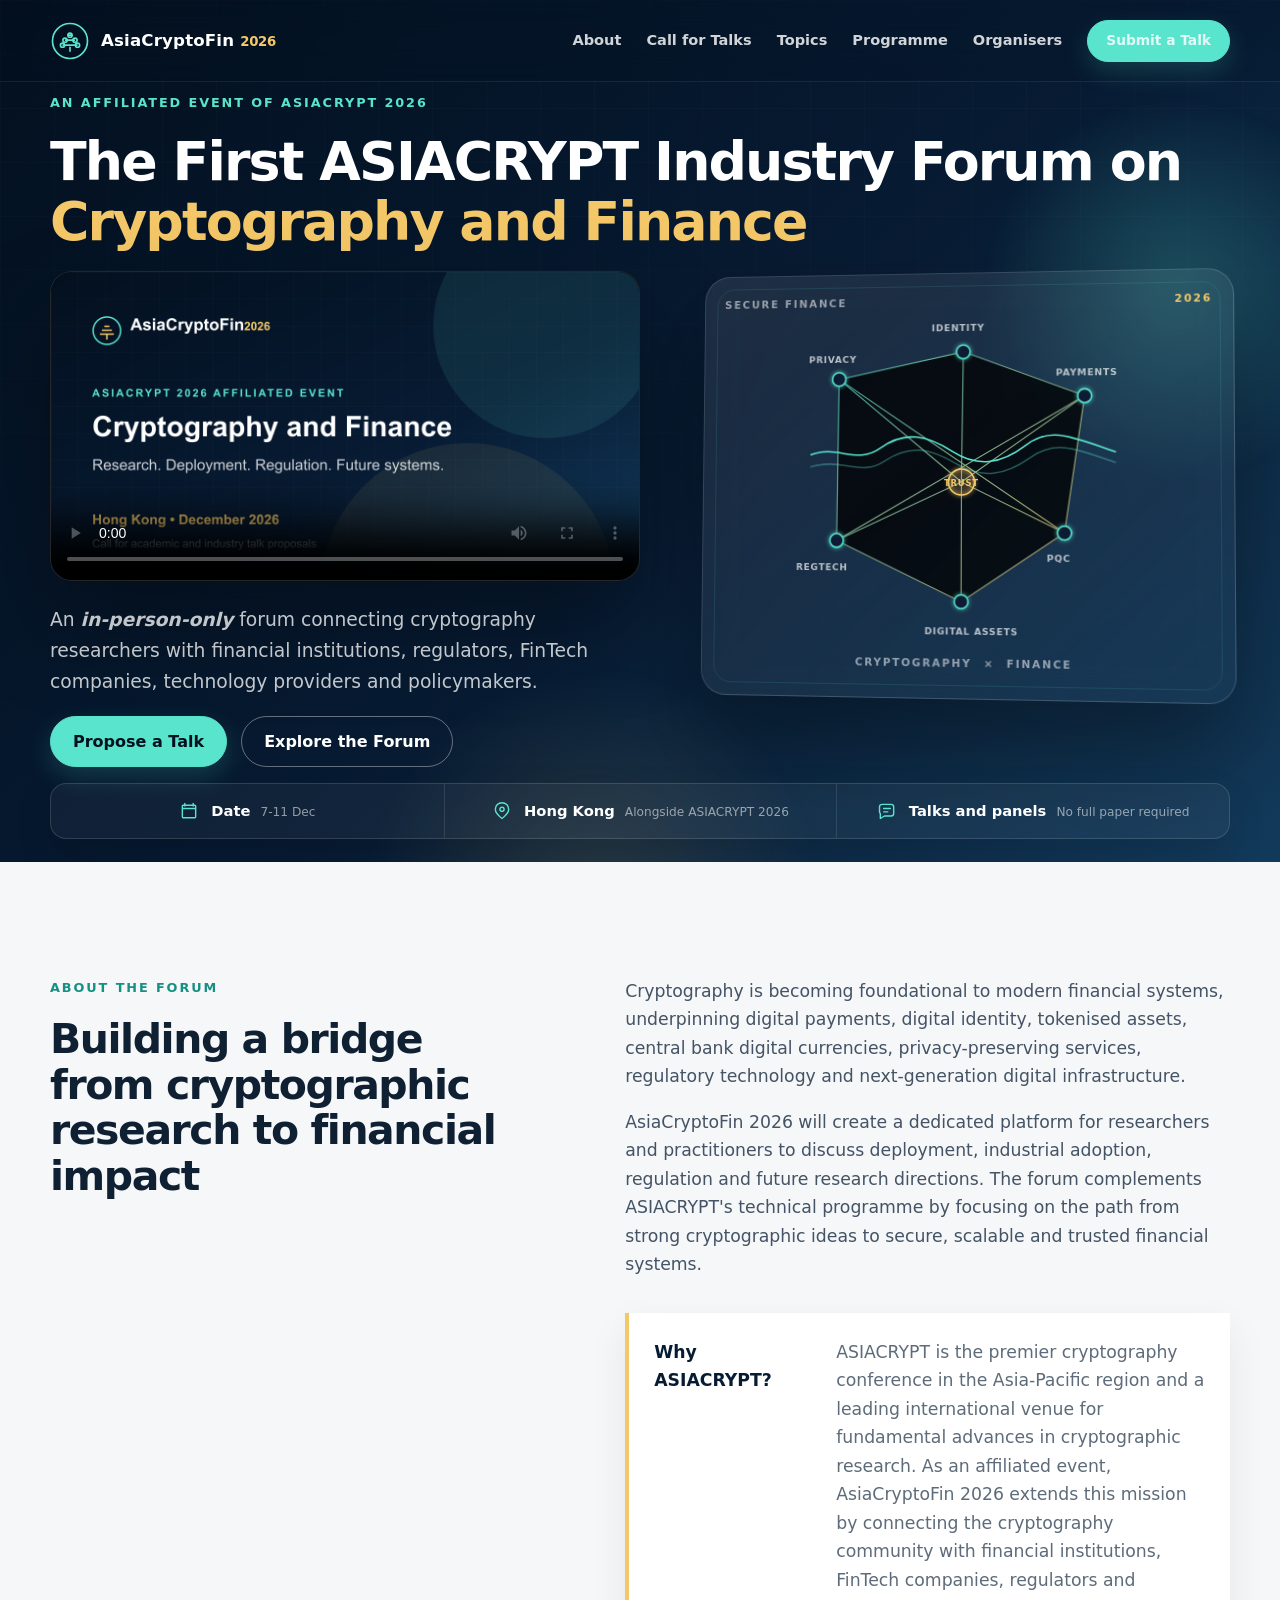
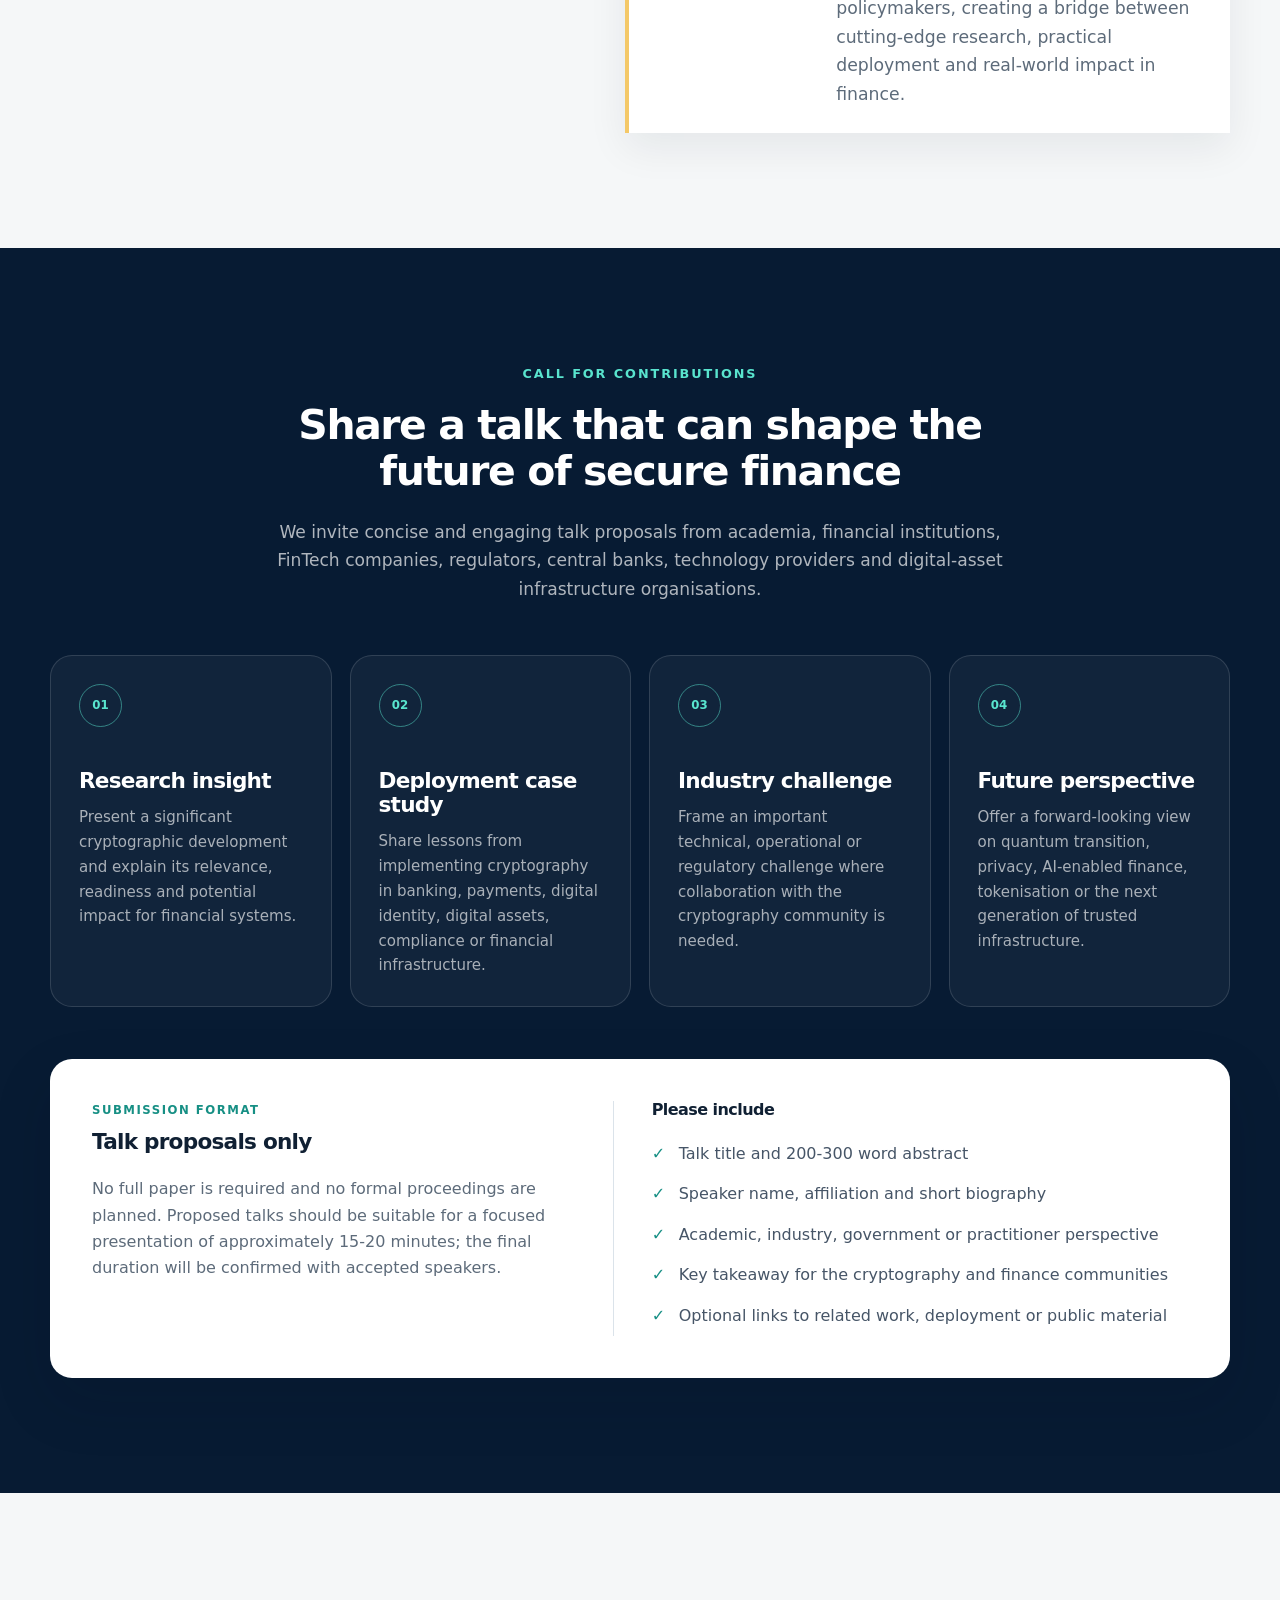
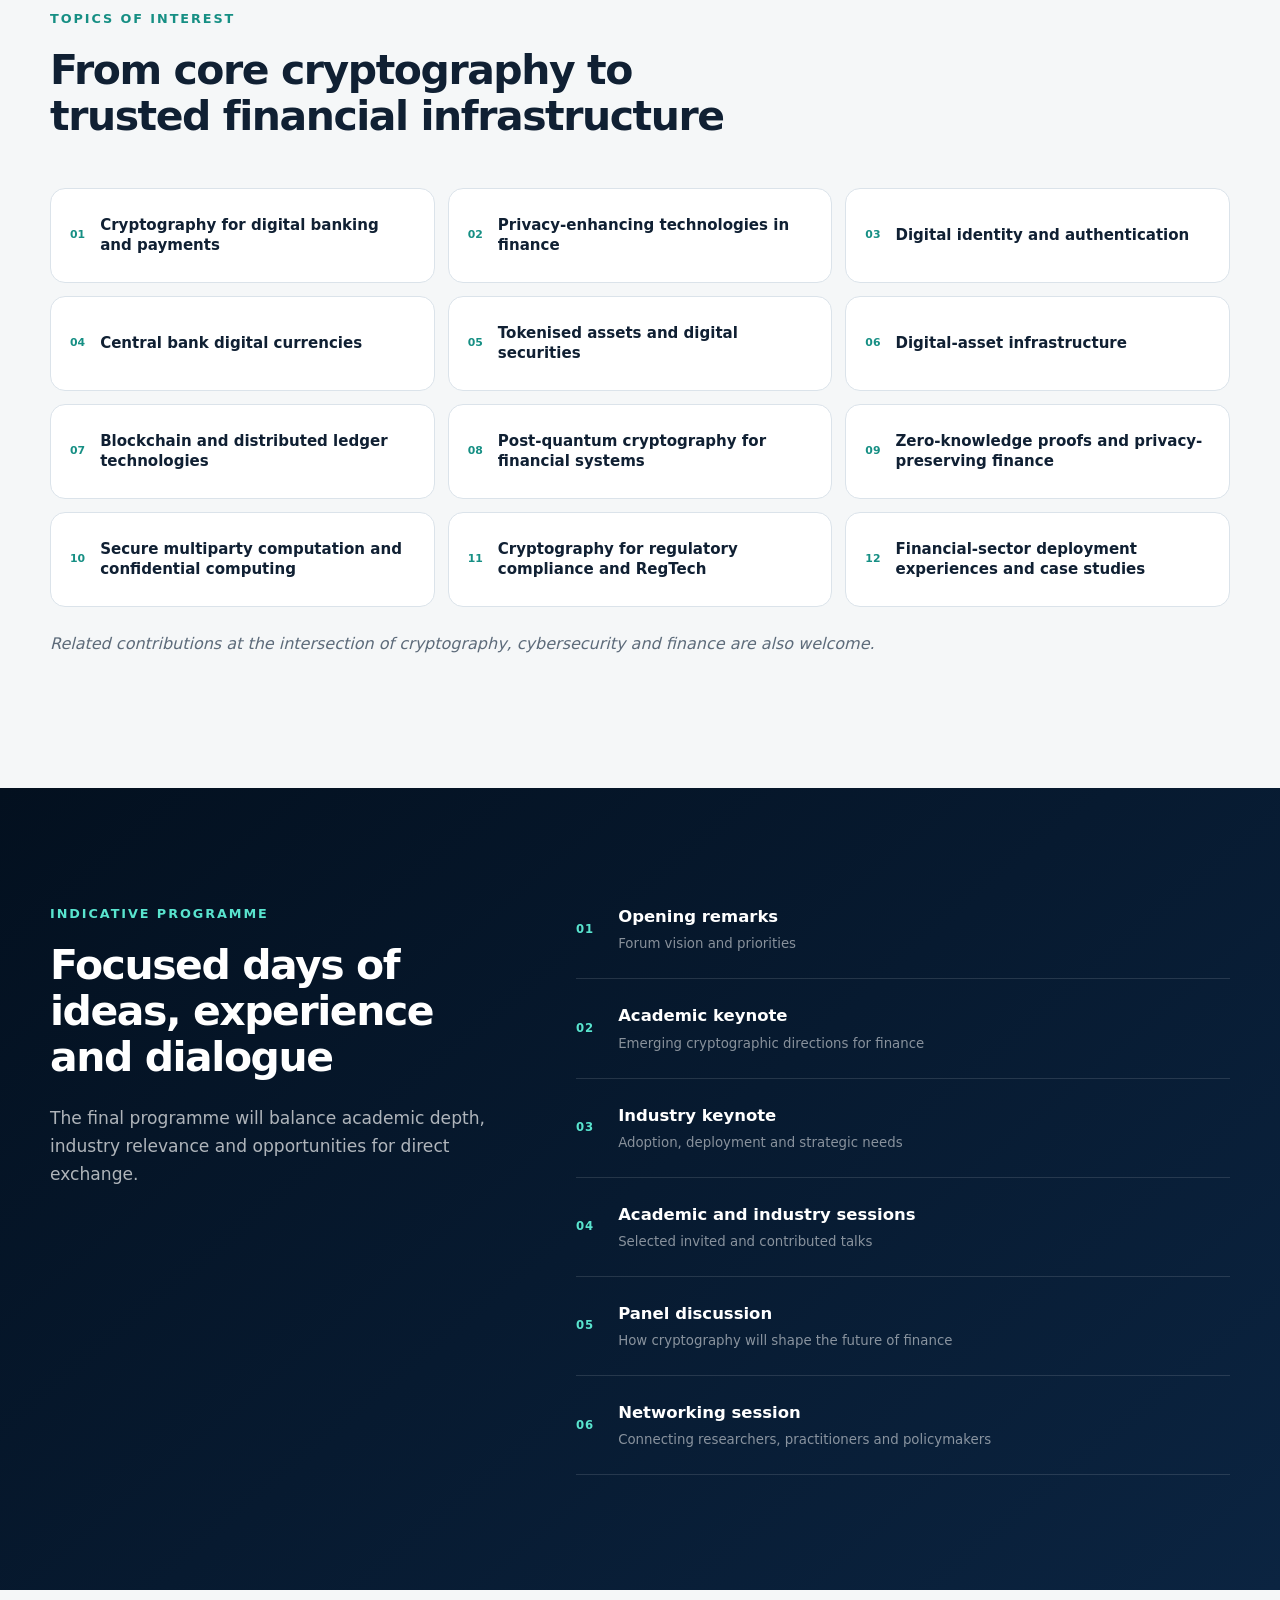
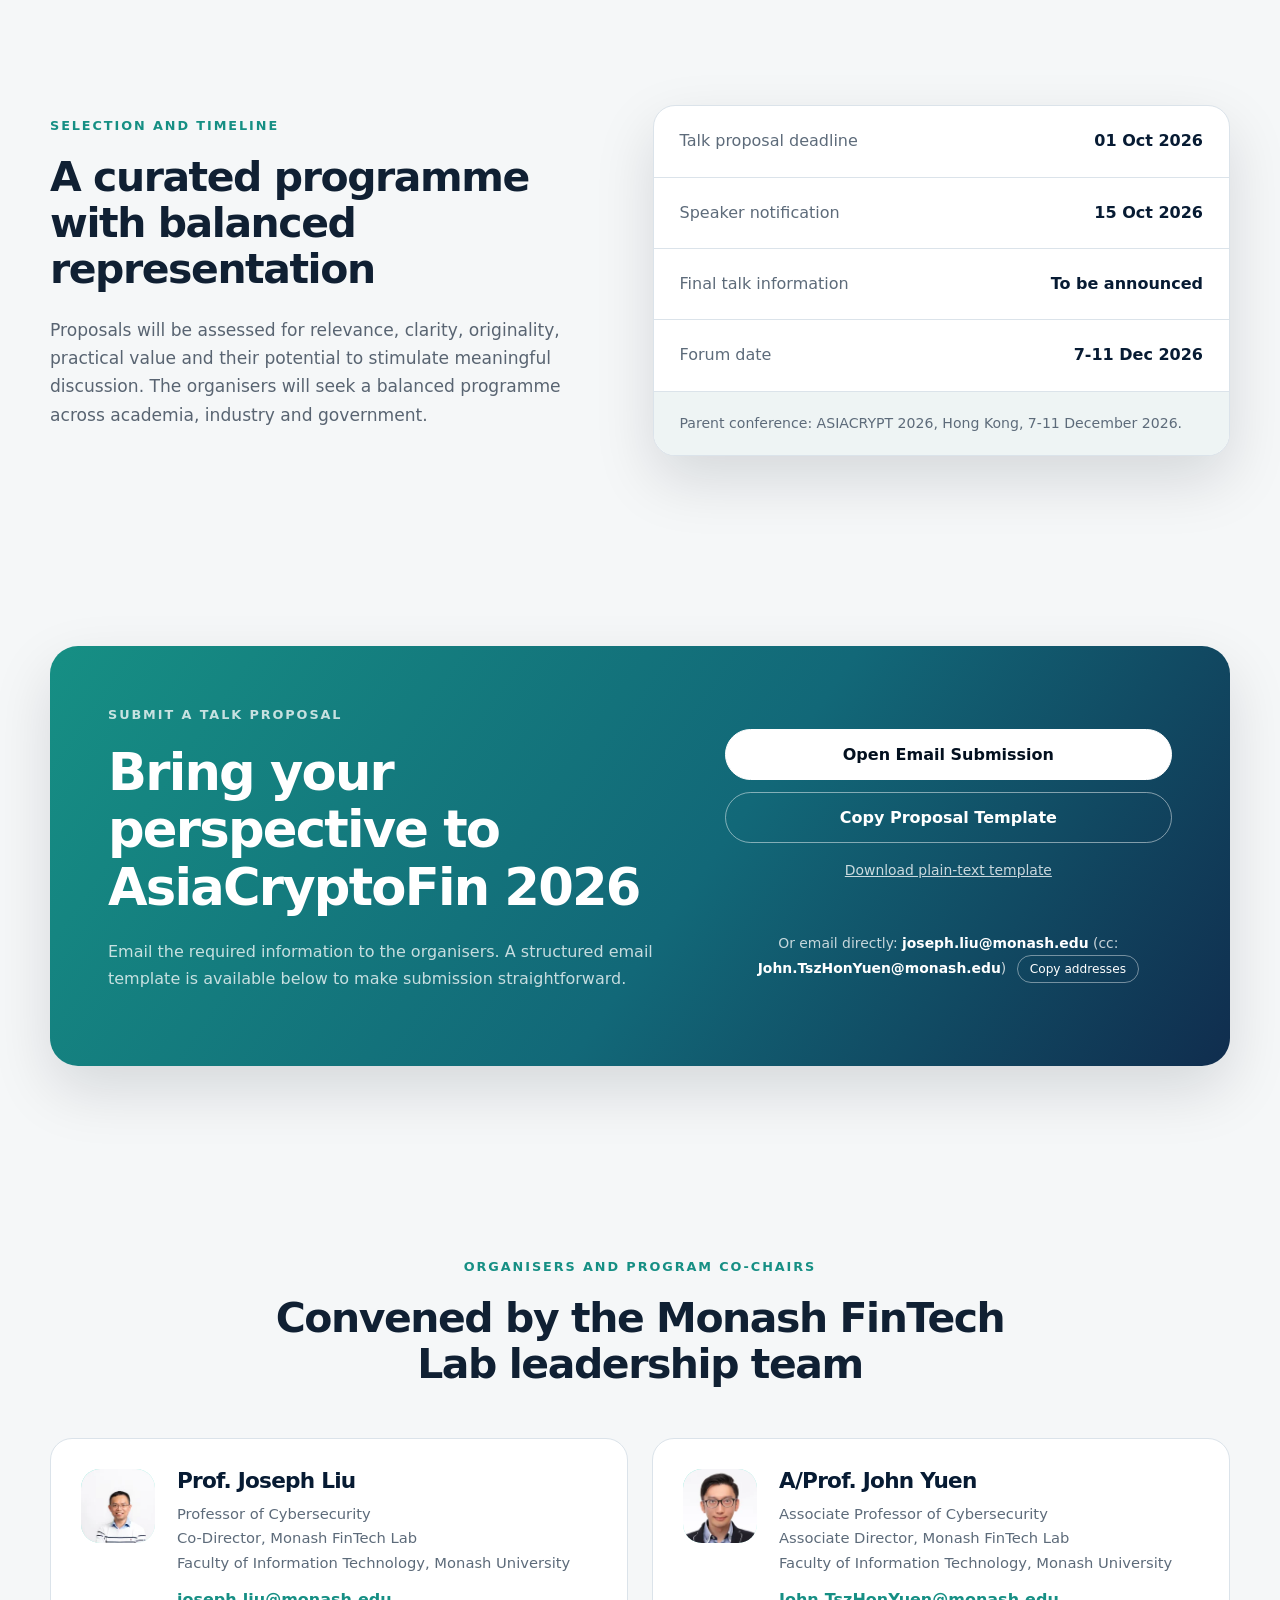
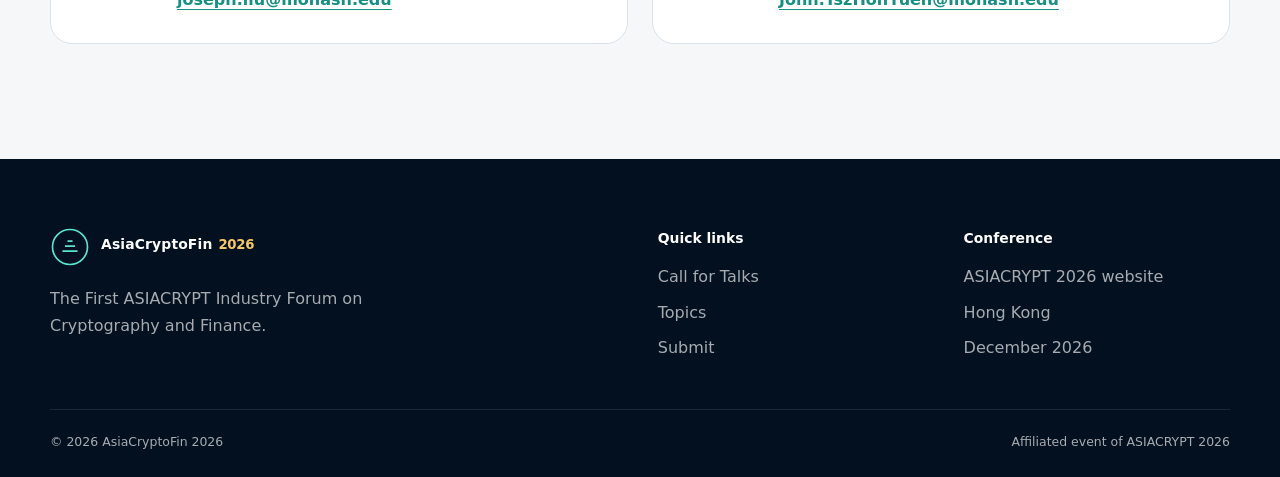
==== index.html @ 9b98428a "update Program" ====
<!doctype html>
<html lang="en">
<head>
  <meta charset="utf-8">
  <meta name="viewport" content="width=device-width, initial-scale=1">
  <meta name="description" content="AsiaCryptoFin 2026 - The First ASIACRYPT Industry Forum on Cryptography and Finance. Call for talk contributions from academia, industry, government and the financial sector.">
  <meta name="theme-color" content="#071b33">
  <meta name="robots" content="index, follow">
  <link rel="canonical" href="https://asiacryptofin.github.io/">
  <meta property="og:site_name" content="AsiaCryptoFin 2026">
  <meta property="og:title" content="AsiaCryptoFin 2026">
  <meta property="og:description" content="The First ASIACRYPT Industry Forum on Cryptography and Finance - Hong Kong, December 2026.">
  <meta property="og:type" content="website">
  <meta property="og:url" content="https://asiacryptofin.github.io/">
  <meta property="og:locale" content="en_US">
  <meta property="og:image" content="https://asiacryptofin.github.io/assets/social-card.png">
  <meta property="og:image:type" content="image/png">
  <meta property="og:image:width" content="1200">
  <meta property="og:image:height" content="630">
  <meta property="og:image:alt" content="AsiaCryptoFin 2026 - ASIACRYPT Industry Forum on Cryptography and Finance, Hong Kong, December 2026">
  <meta name="twitter:card" content="summary_large_image">
  <meta name="twitter:title" content="AsiaCryptoFin 2026">
  <meta name="twitter:description" content="The First ASIACRYPT Industry Forum on Cryptography and Finance - Hong Kong, December 2026.">
  <meta name="twitter:image" content="https://asiacryptofin.github.io/assets/social-card.png">
  <title>AsiaCryptoFin 2026 | ASIACRYPT Industry Forum on Cryptography and Finance</title>
  <link rel="icon" href="assets/favicon.svg" type="image/svg+xml">
  <script>document.documentElement.classList.add('js');</script>
  <link rel="stylesheet" href="assets/styles.css">
  <script defer src="assets/script.js"></script>
  <script type="application/ld+json">
  {
    "@context": "https://schema.org",
    "@type": "Event",
    "name": "The First ASIACRYPT Industry Forum on Cryptography and Finance (AsiaCryptoFin 2026)",
    "description": "A one-day ASIACRYPT 2026 affiliated forum connecting cryptography researchers with financial institutions, regulators, FinTech companies, technology providers and policymakers. Call for talk proposals from academia, industry and government.",
    "startDate": "2026-12-07",
    "endDate": "2026-12-07",
    "eventStatus": "https://schema.org/EventScheduled",
    "eventAttendanceMode": "https://schema.org/OfflineEventAttendanceMode",
    "url": "https://asiacryptofin.github.io/",
    "image": "https://asiacryptofin.github.io/assets/social-card.png",
    "location": {
      "@type": "Place",
      "name": "Hong Kong",
      "address": {
        "@type": "PostalAddress",
        "addressLocality": "Hong Kong",
        "addressCountry": "HK"
      }
    },
    "organizer": [
      {
        "@type": "Person",
        "name": "Prof. Joseph Liu",
        "url": "https://asiacryptofin.github.io/#organisers",
        "email": "joseph.liu@monash.edu",
        "affiliation": {
          "@type": "Organization",
          "name": "Monash FinTech Lab, Monash University"
        }
      },
      {
        "@type": "Person",
        "name": "A/Prof. John Yuen",
        "url": "https://asiacryptofin.github.io/#organisers",
        "email": "John.TszHonYuen@monash.edu",
        "affiliation": {
          "@type": "Organization",
          "name": "Monash FinTech Lab, Monash University"
        }
      }
    ],
    "superEvent": {
      "@type": "Event",
      "name": "ASIACRYPT 2026",
      "description": "The premier cryptography conference in the Asia-Pacific region and a leading international venue for advances in cryptographic research, organized by the International Association for Cryptologic Research (IACR).",
      "startDate": "2026-12-07",
      "endDate": "2026-12-11",
      "eventStatus": "https://schema.org/EventScheduled",
      "eventAttendanceMode": "https://schema.org/OfflineEventAttendanceMode",
      "url": "https://asiacrypt.iacr.org/2026/",
      "organizer": {
        "@type": "Organization",
        "name": "International Association for Cryptologic Research (IACR)",
        "url": "https://iacr.org/"
      },
      "location": {
        "@type": "Place",
        "name": "Hong Kong",
        "address": {
          "@type": "PostalAddress",
          "addressLocality": "Hong Kong",
          "addressCountry": "HK"
        }
      }
    }
  }
  </script>
</head>
<body>
  <a class="skip-link" href="#main">Skip to main content</a>

  <header class="site-header" data-header>
    <div class="container header-inner">
      <a class="brand" href="#top" aria-label="AsiaCryptoFin 2026 home">
        <svg class="brand-mark" viewBox="0 0 48 48" aria-hidden="true">
          <circle cx="24" cy="24" r="21"></circle>
          <path d="M15 29h18M18 23h12M21 17h6"></path>
          <circle cx="15" cy="29" r="2.5"></circle>
          <circle cx="33" cy="29" r="2.5"></circle>
          <circle cx="18" cy="23" r="2.5"></circle>
          <circle cx="30" cy="23" r="2.5"></circle>
          <circle cx="24" cy="17" r="2.5"></circle>
          <path d="M24 31v6"></path>
        </svg>
        <span>
          <strong>AsiaCryptoFin</strong>
          <small>2026</small>
        </span>
      </a>

      <button class="nav-toggle" type="button" aria-expanded="false" aria-controls="primary-nav" data-nav-toggle>
        <span class="sr-only">Toggle navigation</span>
        <span></span><span></span><span></span>
      </button>

      <nav id="primary-nav" class="primary-nav" aria-label="Primary navigation" data-nav>
        <a href="#about">About</a>
        <a href="#call">Call for Talks</a>
        <a href="#topics">Topics</a>
        <a href="#programme">Programme</a>
        <a href="#organisers">Organisers</a>
        <a class="button button-small" href="#submit">Submit a Talk</a>
      </nav>
    </div>
  </header>

  <main id="main">
    <section class="hero" id="top">
      <div class="hero-grid" aria-hidden="true"></div>
      <div class="hero-orb hero-orb-one" aria-hidden="true"></div>
      <div class="hero-orb hero-orb-two" aria-hidden="true"></div>
      <div class="container hero-inner">
        <div class="hero-copy reveal">
          <p class="eyebrow">An affiliated event of ASIACRYPT 2026</p>
          <h1>The First ASIACRYPT Industry Forum on <span>Cryptography and Finance</span></h1>
        </div>

        <div class="hero-columns">
          <div class="hero-main">
            <div class="hero-video reveal">
              <video controls playsinline preload="metadata" poster="assets/social-card.png" aria-label="AsiaCryptoFin 2026 - Where Cryptography Meets the Future of Finance">
                <source src="assets/asiacryptofin-2026-promo.mp4" type="video/mp4">
                Your browser does not support HTML video. You can <a href="assets/asiacryptofin-2026-promo.mp4" download>download the video</a> instead.
              </video>
            </div>
            <div class="hero-copy reveal">
              <p class="hero-lead">An <strong><em>in-person-only</em></strong> forum connecting cryptography researchers with financial institutions, regulators, FinTech companies, technology providers and policymakers.</p>
            </div>
          </div>

          <div class="hero-visual reveal" aria-label="Abstract visual representing cryptography and finance">
            <div class="visual-card">
              <div class="visual-topline">
                <span>SECURE FINANCE</span>
                <span class="live-dot">2026</span>
              </div>
              <svg viewBox="0 0 520 450" role="img" aria-label="Network linking cryptography, finance, privacy and digital assets">
                <defs>
                  <linearGradient id="lineGradient" x1="0" y1="0" x2="1" y2="1">
                    <stop offset="0" stop-color="#59e4ce"></stop>
                    <stop offset="1" stop-color="#f4c868"></stop>
                  </linearGradient>
                  <filter id="glow">
                    <feGaussianBlur stdDeviation="3" result="blur"></feGaussianBlur>
                    <feMerge><feMergeNode in="blur"></feMergeNode><feMergeNode in="SourceGraphic"></feMergeNode></feMerge>
                  </filter>
                </defs>
                <g class="network-lines" stroke="url(#lineGradient)" stroke-width="1.4" opacity=".75">
                  <path d="M95 90L260 55L418 114L392 292L258 382L93 303Z"></path>
                  <path d="M95 90L258 226L418 114M93 303L258 226L392 292M260 55L258 226L258 382"></path>
                  <path d="M95 90L392 292M418 114L93 303"></path>
                </g>
                <g class="network-nodes" filter="url(#glow)">
                  <circle cx="95" cy="90" r="9"></circle><circle cx="260" cy="55" r="9"></circle>
                  <circle cx="418" cy="114" r="9"></circle><circle cx="392" cy="292" r="9"></circle>
                  <circle cx="258" cy="382" r="9"></circle><circle cx="93" cy="303" r="9"></circle>
                  <circle class="core-node" cx="258" cy="226" r="17"></circle>
                </g>
                <g class="node-labels">
                  <text x="54" y="68">PRIVACY</text>
                  <text x="218" y="28">IDENTITY</text>
                  <text x="381" y="87">PAYMENTS</text>
                  <text x="369" y="329">PQC</text>
                  <text x="210" y="425">DIGITAL ASSETS</text>
                  <text x="39" y="342">REGTECH</text>
                  <text class="core-label" x="258" y="231" text-anchor="middle">TRUST</text>
                </g>
                <g class="finance-wave" fill="none" stroke="#59e4ce" stroke-width="2">
                  <path d="M57 190C95 176 118 204 151 181S213 165 246 186 309 203 342 178 402 168 458 187"></path>
                  <path d="M57 206C101 193 124 220 157 198S217 182 251 202 314 218 348 194 409 184 458 201" opacity=".35"></path>
                </g>
              </svg>
              <div class="visual-footer"><span>CRYPTOGRAPHY</span><span>×</span><span>FINANCE</span></div>
            </div>
          </div>
        </div>

        <div class="hero-actions reveal">
          <a class="button" href="#submit">Propose a Talk</a>
          <a class="button button-ghost" href="#about">Explore the Forum</a>
        </div>
        <div class="hero-meta reveal" aria-label="Event summary">
          <div>
            <svg class="meta-icon" viewBox="0 0 24 24" aria-hidden="true" focusable="false">
              <path d="M7 3v3M17 3v3M4 9h16M5 5h14a1 1 0 0 1 1 1v13a1 1 0 0 1-1 1H5a1 1 0 0 1-1-1V6a1 1 0 0 1 1-1Z"></path>
            </svg>
            <span class="meta-copy"><strong>Date</strong><small>7-11 Dec</small></span>
          </div>
          <div>
            <svg class="meta-icon" viewBox="0 0 24 24" aria-hidden="true" focusable="false">
              <path d="M20 10c0 5-8 11-8 11S4 15 4 10a8 8 0 1 1 16 0Z"></path>
              <circle cx="12" cy="10" r="2.5"></circle>
            </svg>
            <span class="meta-copy"><strong>Hong Kong</strong><small>Alongside ASIACRYPT 2026</small></span>
          </div>
          <div>
            <svg class="meta-icon" viewBox="0 0 24 24" aria-hidden="true" focusable="false">
              <path d="M20 15a3 3 0 0 1-3 3H9l-5 3v-6a3 3 0 0 1-1-2.2V7a3 3 0 0 1 3-3h11a3 3 0 0 1 3 3Z"></path>
              <path d="M8 9h8M8 13h5"></path>
            </svg>
            <span class="meta-copy"><strong>Talks and panels</strong><small>No full paper required</small></span>
          </div>
        </div>
      </div>
    </section>

    <section class="section section-light" id="about">
      <div class="container split-layout">
        <div class="section-heading reveal">
          <p class="eyebrow eyebrow-dark">About the forum</p>
          <h2>Building a bridge from cryptographic research to financial impact</h2>
        </div>
        <div class="prose reveal">
          <p>Cryptography is becoming foundational to modern financial systems, underpinning digital payments, digital identity, tokenised assets, central bank digital currencies, privacy-preserving services, regulatory technology and next-generation digital infrastructure.</p>
          <p>AsiaCryptoFin 2026 will create a dedicated platform for researchers and practitioners to discuss deployment, industrial adoption, regulation and future research directions. The forum complements ASIACRYPT's technical programme by focusing on the path from strong cryptographic ideas to secure, scalable and trusted financial systems.</p>
          <div class="highlight-box">
            <strong>Why ASIACRYPT?</strong>
            <span>ASIACRYPT is the premier cryptography conference in the Asia-Pacific region and a leading international venue for fundamental advances in cryptographic research. As an affiliated event, AsiaCryptoFin 2026 extends this mission by connecting the cryptography community with financial institutions, FinTech companies, regulators and policymakers, creating a bridge between cutting-edge research, practical deployment and real-world impact in finance.</span>
          </div>
        </div>
      </div>
    </section>

    <section class="section section-call" id="call">
      <div class="container">
        <div class="section-heading centred reveal">
          <p class="eyebrow">Call for contributions</p>
          <h2>Share a talk that can shape the future of secure finance</h2>
          <p>We invite concise and engaging talk proposals from academia, financial institutions, FinTech companies, regulators, central banks, technology providers and digital-asset infrastructure organisations.</p>
        </div>

        <div class="call-grid">
          <article class="call-card reveal">
            <span class="card-number">01</span>
            <h3>Research insight</h3>
            <p>Present a significant cryptographic development and explain its relevance, readiness and potential impact for financial systems.</p>
          </article>
          <article class="call-card reveal">
            <span class="card-number">02</span>
            <h3>Deployment case study</h3>
            <p>Share lessons from implementing cryptography in banking, payments, digital identity, digital assets, compliance or financial infrastructure.</p>
          </article>
          <article class="call-card reveal">
            <span class="card-number">03</span>
            <h3>Industry challenge</h3>
            <p>Frame an important technical, operational or regulatory challenge where collaboration with the cryptography community is needed.</p>
          </article>
          <article class="call-card reveal">
            <span class="card-number">04</span>
            <h3>Future perspective</h3>
            <p>Offer a forward-looking view on quantum transition, privacy, AI-enabled finance, tokenisation or the next generation of trusted infrastructure.</p>
          </article>
        </div>

        <div class="submission-summary reveal">
          <div>
            <p class="mini-label">Submission format</p>
            <h3>Talk proposals only</h3>
            <p>No full paper is required and no formal proceedings are planned. Proposed talks should be suitable for a focused presentation of approximately 15-20 minutes; the final duration will be confirmed with accepted speakers.</p>
          </div>
          <div class="submission-checklist">
            <h4>Please include</h4>
            <ul>
              <li>Talk title and 200-300 word abstract</li>
              <li>Speaker name, affiliation and short biography</li>
              <li>Academic, industry, government or practitioner perspective</li>
              <li>Key takeaway for the cryptography and finance communities</li>
              <li>Optional links to related work, deployment or public material</li>
            </ul>
          </div>
        </div>
      </div>
    </section>

    <section class="section section-light" id="topics">
      <div class="container">
        <div class="section-heading reveal">
          <p class="eyebrow eyebrow-dark">Topics of interest</p>
          <h2>From core cryptography to trusted financial infrastructure</h2>
        </div>
        <div class="topic-grid">
          <div class="topic reveal"><span>01</span><p>Cryptography for digital banking and payments</p></div>
          <div class="topic reveal"><span>02</span><p>Privacy-enhancing technologies in finance</p></div>
          <div class="topic reveal"><span>03</span><p>Digital identity and authentication</p></div>
          <div class="topic reveal"><span>04</span><p>Central bank digital currencies</p></div>
          <div class="topic reveal"><span>05</span><p>Tokenised assets and digital securities</p></div>
          <div class="topic reveal"><span>06</span><p>Digital-asset infrastructure</p></div>
          <div class="topic reveal"><span>07</span><p>Blockchain and distributed ledger technologies</p></div>
          <div class="topic reveal"><span>08</span><p>Post-quantum cryptography for financial systems</p></div>
          <div class="topic reveal"><span>09</span><p>Zero-knowledge proofs and privacy-preserving finance</p></div>
          <div class="topic reveal"><span>10</span><p>Secure multiparty computation and confidential computing</p></div>
          <div class="topic reveal"><span>11</span><p>Cryptography for regulatory compliance and RegTech</p></div>
          <div class="topic reveal"><span>12</span><p>Financial-sector deployment experiences and case studies</p></div>
        </div>
        <p class="topics-note reveal">Related contributions at the intersection of cryptography, cybersecurity and finance are also welcome.</p>
      </div>
    </section>

    <section class="section section-dark" id="programme">
      <div class="container programme-layout">
        <div class="section-heading reveal">
          <p class="eyebrow">Indicative programme</p>
          <h2>Focused days of ideas, experience and dialogue</h2>
          <p>The final programme will balance academic depth, industry relevance and opportunities for direct exchange.</p>
        </div>
        <ol class="programme-list reveal">
          <li><span>01</span><div><strong>Opening remarks</strong><small>Forum vision and priorities</small></div></li>
          <li><span>02</span><div><strong>Academic keynote</strong><small>Emerging cryptographic directions for finance</small></div></li>
          <li><span>03</span><div><strong>Industry keynote</strong><small>Adoption, deployment and strategic needs</small></div></li>
          <li><span>04</span><div><strong>Academic and industry sessions</strong><small>Selected invited and contributed talks</small></div></li>
          <li><span>05</span><div><strong>Panel discussion</strong><small>How cryptography will shape the future of finance</small></div></li>
          <li><span>06</span><div><strong>Networking session</strong><small>Connecting researchers, practitioners and policymakers</small></div></li>
        </ol>
      </div>
    </section>

    <section class="section section-light" id="selection">
      <div class="container selection-grid">
        <div class="section-heading reveal">
          <p class="eyebrow eyebrow-dark">Selection and timeline</p>
          <h2>A curated programme with balanced representation</h2>
          <p>Proposals will be assessed for relevance, clarity, originality, practical value and their potential to stimulate meaningful discussion. The organisers will seek a balanced programme across academia, industry and government.</p>
        </div>
        <div class="timeline-card reveal">
          <div><span>Talk proposal deadline</span><strong>01 Oct 2026</strong></div>
          <div><span>Speaker notification</span><strong>15 Oct 2026</strong></div>
          <div><span>Final talk information</span><strong>To be announced</strong></div>
          <div><span>Forum date</span><strong>7-11 Dec 2026</strong></div>
          <p>Parent conference: ASIACRYPT 2026, Hong Kong, 7-11 December 2026.</p>
        </div>
      </div>
    </section>

    <section class="section section-submit" id="submit">
      <div class="container submit-panel reveal">
        <div>
          <p class="eyebrow">Submit a talk proposal</p>
          <h2>Bring your perspective to AsiaCryptoFin 2026</h2>
          <p>Email the required information to the organisers. A structured email template is available below to make submission straightforward.</p>
        </div>
        <div class="submit-actions">
          <a class="button button-light" data-mailto href="mailto:joseph.liu@monash.edu?cc=John.TszHonYuen@monash.edu&amp;subject=AsiaCryptoFin%202026%20Talk%20Proposal">Open Email Submission</a>
          <button class="button button-outline-light" type="button" data-copy-template>Copy Proposal Template</button>
          <a class="text-link-light" href="assets/talk-proposal-template.txt" download>Download plain-text template</a>
          <p class="copy-status" aria-live="polite" data-copy-status></p>
          <p class="submit-direct">Or email directly: <strong>joseph.liu@monash.edu</strong> (cc: <strong>John.TszHonYuen@monash.edu</strong>) <button class="copy-address" type="button" data-copy-email>Copy addresses</button></p>
          <div class="mailto-fallback" data-mailto-fallback hidden>
            <p><strong>Email app didn't open?</strong> Your device may not have a mail client configured. Copy the addresses and send manually, or compose in webmail:</p>
            <div class="fallback-actions">
              <button class="button button-outline-light" type="button" data-copy-email>Copy addresses</button>
              <a class="button button-outline-light" data-gmail-compose href="https://mail.google.com/mail/?view=cm&amp;fs=1&amp;to=joseph.liu@monash.edu&amp;cc=John.TszHonYuen@monash.edu&amp;su=AsiaCryptoFin%202026%20Talk%20Proposal" target="_blank" rel="noopener">Open in Gmail</a>
            </div>
          </div>
        </div>
      </div>
    </section>

    <section class="section section-light" id="organisers">
      <div class="container">
        <div class="section-heading centred reveal">
          <p class="eyebrow eyebrow-dark">Organisers and Program Co-Chairs</p>
          <h2>Convened by the Monash FinTech Lab leadership team</h2>
        </div>
        <div class="organiser-grid">
          <article class="organiser-card reveal">
            <div class="organiser-avatar"><img src="assets/joseph-liu.png" alt="Portrait of Prof. Joseph Liu"></div>
            <div>
              <h3>Prof. Joseph Liu</h3>
              <p>Professor of Cybersecurity<br>Co-Director, Monash FinTech Lab<br>Faculty of Information Technology, Monash University</p>
              <a href="mailto:joseph.liu@monash.edu">joseph.liu@monash.edu</a>
            </div>
          </article>
          <article class="organiser-card reveal">
            <div class="organiser-avatar"><img src="assets/john-yuen.png" alt="Portrait of A/Prof. John Yuen"></div>
            <div>
              <h3>A/Prof. John Yuen</h3>
              <p>Associate Professor of Cybersecurity<br>Associate Director, Monash FinTech Lab<br>Faculty of Information Technology, Monash University</p>
              <a href="mailto:John.TszHonYuen@monash.edu">John.TszHonYuen@monash.edu</a>
            </div>
          </article>
        </div>
      </div>
    </section>
  </main>

  <footer class="site-footer">
    <div class="container footer-grid">
      <div>
        <a class="brand brand-footer" href="#top" aria-label="AsiaCryptoFin 2026 home">
          <svg class="brand-mark" viewBox="0 0 48 48" aria-hidden="true">
            <circle cx="24" cy="24" r="21"></circle><path d="M15 29h18M18 23h12M21 17h6"></path>
          </svg>
          <span><strong>AsiaCryptoFin</strong><small>2026</small></span>
        </a>
        <p>The First ASIACRYPT Industry Forum on Cryptography and Finance.</p>
      </div>
      <div>
        <strong>Quick links</strong>
        <a href="#call">Call for Talks</a>
        <a href="#topics">Topics</a>
        <a href="#submit">Submit</a>
      </div>
      <div>
        <strong>Conference</strong>
        <a href="https://asiacrypt.iacr.org/2026/" target="_blank" rel="noopener">ASIACRYPT 2026 website</a>
        <span>Hong Kong</span>
        <span>December 2026</span>
      </div>
    </div>
    <div class="container footer-bottom">
      <span>© <span data-year></span> AsiaCryptoFin 2026</span>
      <span>Affiliated event of ASIACRYPT 2026</span>
    </div>
  </footer>

  <noscript><div class="noscript">This website works without JavaScript; interactive copy and mobile-menu enhancements will be unavailable.</div></noscript>
</body>
</html>
---- assets/styles.css ----
:root {
  --navy-950: #03101f;
  --navy-900: #071b33;
  --navy-850: #0b2441;
  --navy-800: #102d4e;
  --ink: #102033;
  --muted: #5d6b7a;
  --line: #dbe3ea;
  --paper: #f5f7f8;
  --white: #ffffff;
  --teal: #59e4ce;
  --teal-dark: #168f84;
  --gold: #f4c868;
  --shadow: 0 24px 60px rgba(3, 16, 31, .13);
  --radius: 22px;
  --container: 1180px;
}

* { box-sizing: border-box; }
html { scroll-behavior: smooth; }
body {
  margin: 0;
  color: var(--ink);
  background: var(--paper);
  font-family: Inter, ui-sans-serif, system-ui, -apple-system, BlinkMacSystemFont, "Segoe UI", sans-serif;
  line-height: 1.65;
  -webkit-font-smoothing: antialiased;
}
body.nav-open { overflow: hidden; }
a { color: inherit; }
img, svg { display: block; max-width: 100%; }
button, input, textarea { font: inherit; }
button { cursor: pointer; }
.container { width: min(calc(100% - 40px), var(--container)); margin-inline: auto; }
.sr-only { position: absolute; width: 1px; height: 1px; padding: 0; margin: -1px; overflow: hidden; clip: rect(0, 0, 0, 0); white-space: nowrap; border: 0; }
.skip-link { position: fixed; z-index: 1000; left: 16px; top: -60px; padding: 10px 16px; color: var(--navy-950); background: var(--teal); border-radius: 8px; font-weight: 800; transition: top .2s; }
.skip-link:focus { top: 16px; }

.site-header {
  position: fixed;
  z-index: 100;
  inset: 0 0 auto;
  height: 82px;
  color: var(--white);
  background: rgba(3, 16, 31, .15);
  border-bottom: 1px solid rgba(255, 255, 255, .08);
  backdrop-filter: blur(16px);
  transition: background .25s, box-shadow .25s;
}
.site-header.scrolled { background: rgba(3, 16, 31, .96); box-shadow: 0 10px 32px rgba(0, 0, 0, .18); }
.header-inner { height: 100%; display: flex; align-items: center; justify-content: space-between; gap: 28px; }
.brand { display: inline-flex; align-items: center; gap: 11px; text-decoration: none; letter-spacing: -.02em; }
.brand-mark { width: 40px; height: 40px; fill: none; stroke: var(--teal); stroke-width: 2; }
.brand span { display: flex; align-items: baseline; gap: 6px; }
.brand strong { font-size: 1.04rem; letter-spacing: .01em; }
.brand small { color: var(--gold); font-size: .83rem; font-weight: 800; }
.primary-nav { display: flex; align-items: center; gap: 25px; }
.primary-nav a { position: relative; color: rgba(255,255,255,.82); font-size: .91rem; font-weight: 650; text-decoration: none; }
.primary-nav > a:not(.button)::after { content: ""; position: absolute; left: 0; right: 100%; bottom: -7px; height: 2px; background: var(--teal); transition: right .2s; }
.primary-nav > a:not(.button):hover::after, .primary-nav > a:not(.button):focus-visible::after { right: 0; }
.primary-nav a:hover, .primary-nav a:focus-visible { color: var(--white); }
.nav-toggle { display: none; width: 44px; height: 44px; padding: 11px; border: 1px solid rgba(255,255,255,.22); border-radius: 12px; background: transparent; }
.nav-toggle span:not(.sr-only) { display: block; height: 2px; margin: 5px 0; background: var(--white); transition: .2s; }

.button { display: inline-flex; align-items: center; justify-content: center; min-height: 51px; padding: 0 22px; border: 1px solid var(--teal); border-radius: 999px; color: var(--navy-950); background: var(--teal); box-shadow: 0 10px 26px rgba(89, 228, 206, .18); font-weight: 800; line-height: 1.1; text-decoration: none; transition: transform .2s, box-shadow .2s, background .2s; }
.button:hover, .button:focus-visible { transform: translateY(-2px); box-shadow: 0 14px 34px rgba(89, 228, 206, .26); }
.button-small { min-height: 42px; padding-inline: 18px; font-size: .86rem !important; }
.button-ghost { color: var(--white); background: transparent; border-color: rgba(255,255,255,.38); box-shadow: none; }
.button-ghost:hover { border-color: var(--teal); background: rgba(89,228,206,.08); box-shadow: none; }
.button-light { color: var(--navy-950); background: var(--white); border-color: var(--white); box-shadow: none; }
.button-outline-light { color: var(--white); background: transparent; border-color: rgba(255,255,255,.48); box-shadow: none; }
.button-outline-light:hover { background: rgba(255,255,255,.08); box-shadow: none; }

.hero { position: relative; padding: clamp(92px, 10vh, 124px) 0 clamp(22px, 2.5vh, 34px); overflow: hidden; color: var(--white); background: linear-gradient(135deg, var(--navy-950) 0%, var(--navy-900) 55%, #123a5b 100%); }
.hero-grid { position: absolute; inset: 0; opacity: .16; background-image: linear-gradient(rgba(255,255,255,.12) 1px, transparent 1px), linear-gradient(90deg, rgba(255,255,255,.12) 1px, transparent 1px); background-size: 54px 54px; mask-image: linear-gradient(to bottom, black 0%, transparent 92%); }
.hero-orb { position: absolute; border-radius: 50%; filter: blur(4px); pointer-events: none; }
.hero-orb-one { width: 390px; height: 390px; right: -90px; top: 95px; background: radial-gradient(circle, rgba(89,228,206,.23), rgba(89,228,206,0) 70%); }
.hero-orb-two { width: 470px; height: 470px; left: 28%; bottom: -270px; background: radial-gradient(circle, rgba(244,200,104,.13), rgba(244,200,104,0) 70%); }
.hero-inner { position: relative; }
.eyebrow { margin: 0 0 19px; color: var(--teal); font-size: clamp(.8rem, .95vw, .95rem); font-weight: 900; letter-spacing: .15em; text-transform: uppercase; }
.eyebrow-dark { color: var(--teal-dark); }
h1, h2, h3, h4 { margin-top: 0; line-height: 1.12; letter-spacing: -.035em; }
h1 { margin-bottom: 18px; font-size: clamp(2.4rem, 4.2vw, 3.4rem); font-weight: 800; }
h1 span { color: var(--gold); }
h2 { margin-bottom: 23px; font-size: clamp(2.05rem, 3.2vw, 3.1rem); font-weight: 790; }
h3 { font-size: 1.35rem; }
.hero-lead { max-width: 720px; margin: 0; color: rgba(255,255,255,.76); font-size: 1.17rem; }
.hero-actions { display: flex; flex-wrap: wrap; gap: 14px; margin-top: clamp(16px, 2vh, 24px); }
.hero-meta { display: grid; grid-template-columns: repeat(3, 1fr); gap: 0; margin-top: clamp(14px, 1.8vh, 22px); overflow: hidden; border: 1px solid rgba(255,255,255,.13); border-radius: 16px; background: rgba(255,255,255,.045); box-shadow: 0 16px 38px rgba(0,0,0,.12); }
.hero-meta > div { display: flex; align-items: center; justify-content: center; gap: 12px; min-width: 0; min-height: 54px; padding: 7px 18px; text-align: center; }
.hero-meta > div + div { border-left: 1px solid rgba(255,255,255,.11); }
.meta-icon { flex: 0 0 auto; width: 20px; height: 20px; color: var(--teal); fill: none; stroke: currentColor; stroke-width: 1.7; stroke-linecap: round; stroke-linejoin: round; }
.meta-copy { display: flex; flex-wrap: wrap; align-items: baseline; justify-content: center; gap: 2px 10px; min-width: 0; }
.hero-meta strong, .hero-meta small { display: inline; }
.hero-meta strong { margin: 0; font-size: .92rem; line-height: 1.35; }
.hero-meta small { color: rgba(255,255,255,.55); font-size: .76rem; line-height: 1.4; }
.hero-meta .meta-note { margin-top: 7px; color: rgba(255,255,255,.4); font-size: .68rem; }
.hero-columns { display: grid; grid-template-columns: 1.05fr .95fr; gap: 56px; align-items: stretch; }
.hero-main { display: grid; gap: 24px; align-content: start; }
.hero-video { overflow: hidden; border: 1px solid rgba(255,255,255,.15); border-radius: 22px; background: #000; box-shadow: 0 45px 90px rgba(0,0,0,.35); }
.hero-video video { display: block; width: 100%; height: auto; }
.hero-visual { position: relative; }
.visual-card { position: absolute; inset: 0; display: flex; flex-direction: column; padding: 20px; border: 1px solid rgba(255,255,255,.15); border-radius: 26px; background: linear-gradient(145deg, rgba(255,255,255,.09), rgba(255,255,255,.025)); box-shadow: 0 45px 90px rgba(0,0,0,.35); backdrop-filter: blur(16px); transform: perspective(1000px) rotateY(-5deg) rotateX(2deg); }
.visual-card::before { content: ""; position: absolute; inset: 12px; border: 1px solid rgba(89,228,206,.12); border-radius: 18px; pointer-events: none; }
.visual-topline, .visual-footer { position: relative; z-index: 1; display: flex; justify-content: space-between; color: rgba(255,255,255,.55); font-size: .66rem; font-weight: 900; letter-spacing: .17em; }
.visual-footer { justify-content: center; gap: 12px; padding-bottom: 6px; }
.live-dot { color: var(--gold); }
.visual-card svg { width: 100%; flex: 1 1 auto; min-height: 0; }
.network-nodes circle { fill: var(--navy-900); stroke: var(--teal); stroke-width: 2; }
.network-nodes .core-node { fill: rgba(244,200,104,.12); stroke: var(--gold); }
.node-labels text { fill: rgba(255,255,255,.7); font-size: 12px; font-weight: 800; letter-spacing: 1px; }
.node-labels .core-label { fill: var(--gold); font-size: 11px; }

.section { padding: 115px 0; }
.section-light { background: var(--paper); }
.section-dark { color: var(--white); background: linear-gradient(140deg, var(--navy-950), var(--navy-850)); }
.section-call { color: var(--white); background: var(--navy-900); }
.section-heading { max-width: 730px; }
.section-heading.centred { margin-inline: auto; text-align: center; }
.section-heading > p:last-child { color: inherit; opacity: .68; font-size: 1.07rem; }
.split-layout { display: grid; grid-template-columns: .88fr 1.12fr; gap: 100px; align-items: start; }
.prose { font-size: 1.08rem; }
.prose p { margin-top: 0; color: #445365; }
.highlight-box { display: grid; grid-template-columns: 160px 1fr; gap: 22px; margin-top: 34px; padding: 25px; border-left: 4px solid var(--gold); background: var(--white); box-shadow: 0 15px 38px rgba(8, 28, 49, .07); }
.highlight-box strong { color: var(--navy-900); }
.highlight-box span { color: var(--muted); }

.call-grid { display: grid; grid-template-columns: repeat(4, 1fr); gap: 18px; margin-top: 52px; }
.call-card { min-height: 286px; padding: 28px; border: 1px solid rgba(255,255,255,.13); border-radius: var(--radius); background: rgba(255,255,255,.045); transition: transform .25s, border-color .25s, background .25s; }
.call-card:hover { transform: translateY(-6px); border-color: rgba(89,228,206,.5); background: rgba(255,255,255,.065); }
.card-number { display: inline-grid; place-items: center; width: 43px; height: 43px; margin-bottom: 42px; border: 1px solid rgba(89,228,206,.5); border-radius: 50%; color: var(--teal); font-size: .74rem; font-weight: 900; }
.call-card h3 { margin-bottom: 12px; }
.call-card p { margin: 0; color: rgba(255,255,255,.64); font-size: .94rem; }
.submission-summary { display: grid; grid-template-columns: .9fr 1.1fr; gap: 50px; margin-top: 52px; padding: 42px; border-radius: var(--radius); color: var(--ink); background: var(--white); box-shadow: var(--shadow); }
.mini-label { margin: 0 0 10px !important; color: var(--teal-dark) !important; font-size: .73rem !important; font-weight: 900; letter-spacing: .13em; text-transform: uppercase; }
.submission-summary p { color: var(--muted); }
.submission-checklist { padding-left: 38px; border-left: 1px solid var(--line); }
.submission-checklist h4 { margin-bottom: 15px; font-size: 1rem; }
.submission-checklist ul { margin: 0; padding: 0; list-style: none; }
.submission-checklist li { position: relative; padding: 7px 0 7px 27px; color: #465567; }
.submission-checklist li::before { content: "✓"; position: absolute; left: 0; color: var(--teal-dark); font-weight: 900; }

.topic-grid { display: grid; grid-template-columns: repeat(3, 1fr); gap: 13px; margin-top: 48px; }
.topic { display: flex; gap: 15px; align-items: center; min-height: 95px; padding: 19px; border: 1px solid var(--line); border-radius: 15px; background: var(--white); transition: border-color .2s, transform .2s, box-shadow .2s; }
.topic:hover { transform: translateY(-3px); border-color: #a9d9d1; box-shadow: 0 12px 28px rgba(8, 28, 49, .08); }
.topic span { flex: 0 0 auto; color: var(--teal-dark); font-size: .68rem; font-weight: 900; }
.topic p { margin: 0; font-size: .94rem; font-weight: 700; line-height: 1.35; }
.topics-note { margin-top: 24px; color: var(--muted); font-style: italic; }

.programme-layout { display: grid; grid-template-columns: .8fr 1.2fr; gap: 90px; align-items: start; }
.programme-list { margin: 0; padding: 0; list-style: none; }
.programme-list li { display: flex; gap: 24px; align-items: center; padding: 23px 0; border-bottom: 1px solid rgba(255,255,255,.12); }
.programme-list > li:first-child { padding-top: 0; }
.programme-list li > span { color: var(--teal); font-size: .73rem; font-weight: 900; letter-spacing: .08em; }
.programme-list strong, .programme-list small { display: block; }
.programme-list strong { font-size: 1.03rem; }
.programme-list small { margin-top: 3px; color: rgba(255,255,255,.52); }

.selection-grid { display: grid; grid-template-columns: .95fr 1.05fr; gap: 80px; align-items: center; }
.timeline-card { overflow: hidden; border: 1px solid var(--line); border-radius: var(--radius); background: var(--white); box-shadow: var(--shadow); }
.timeline-card > div { display: flex; justify-content: space-between; gap: 30px; padding: 22px 26px; border-bottom: 1px solid var(--line); }
.timeline-card span { color: var(--muted); }
.timeline-card strong { color: var(--navy-900); text-align: right; }
.timeline-card p { margin: 0; padding: 20px 26px; color: var(--muted); background: #eef4f4; font-size: .88rem; }

.section-submit { padding: 75px 0; background: var(--paper); }
.submit-panel { display: grid; grid-template-columns: 1.1fr .9fr; gap: 70px; align-items: center; padding: 58px; border-radius: 28px; color: var(--white); background: linear-gradient(125deg, var(--teal-dark), #126878 55%, var(--navy-800)); box-shadow: var(--shadow); }
.submit-panel h2 { max-width: 680px; font-size: clamp(2.25rem, 4vw, 3.6rem); }
.submit-panel p { color: rgba(255,255,255,.76); }
.submit-actions { display: flex; flex-direction: column; align-items: stretch; gap: 12px; }
.text-link-light { margin-top: 4px; color: rgba(255,255,255,.78); text-align: center; font-size: .87rem; }
.copy-status { min-height: 24px; margin: 0 !important; text-align: center; font-size: .82rem; }
.submit-direct { margin: 2px 0 0; text-align: center; font-size: .87rem; }
.submit-direct strong { color: var(--white); font-weight: 700; }
.copy-address { margin-left: 6px; padding: 3px 12px; border: 1px solid rgba(255,255,255,.42); border-radius: 999px; background: transparent; color: var(--white); font: inherit; font-size: .76rem; cursor: pointer; }
.copy-address:hover { background: rgba(255,255,255,.1); }
.mailto-fallback { margin-top: 8px; padding: 16px 18px; border: 1px solid rgba(244,200,104,.5); border-radius: 14px; background: rgba(244,200,104,.1); }
.mailto-fallback p { margin: 0 0 12px; font-size: .89rem; }
.mailto-fallback strong { color: var(--gold); }
.fallback-actions { display: flex; flex-wrap: wrap; gap: 10px; }
.fallback-actions .button { padding: 10px 16px; font-size: .85rem; }

.organiser-grid { display: grid; grid-template-columns: repeat(2, 1fr); gap: 24px; margin-top: 50px; }
.organiser-card { display: grid; grid-template-columns: auto 1fr; gap: 22px; padding: 30px; border: 1px solid var(--line); border-radius: var(--radius); background: var(--white); }
.organiser-avatar { display: grid; place-items: center; width: 74px; height: 74px; border-radius: 19px; color: var(--navy-950); background: linear-gradient(145deg, var(--teal), #c4f6ee); font-size: 1.2rem; font-weight: 900; overflow: hidden; }
.organiser-avatar img { width: 100%; height: 100%; object-fit: cover; object-position: center 18%; display: block; }
.organiser-card h3 { margin-bottom: 9px; color: var(--navy-900); }
.organiser-card p { margin: 0 0 12px; color: var(--muted); font-size: .92rem; }
.organiser-card a { color: var(--teal-dark); font-weight: 800; text-decoration-thickness: 1px; text-underline-offset: 4px; }

.site-footer { padding: 68px 0 24px; color: rgba(255,255,255,.65); background: var(--navy-950); }
.footer-grid { display: grid; grid-template-columns: 1.5fr .65fr .75fr; gap: 75px; }
.brand-footer { color: var(--white); }
.footer-grid > div { display: flex; flex-direction: column; align-items: flex-start; gap: 9px; }
.footer-grid p { max-width: 390px; margin: 10px 0 0; }
.footer-grid strong { margin-bottom: 5px; color: var(--white); font-size: .87rem; }
.footer-grid a { color: rgba(255,255,255,.65); text-decoration: none; }
.footer-grid a:hover { color: var(--teal); }
.footer-bottom { display: flex; justify-content: space-between; gap: 20px; margin-top: 48px; padding-top: 22px; border-top: 1px solid rgba(255,255,255,.1); font-size: .78rem; }
.noscript { position: fixed; z-index: 999; left: 16px; right: 16px; bottom: 16px; padding: 12px 16px; color: var(--navy-950); background: var(--gold); border-radius: 10px; text-align: center; font-weight: 700; }

.reveal { opacity: 1; transform: none; }
.js .reveal { opacity: 0; transform: translateY(20px); transition: opacity .7s ease, transform .7s ease; }
.js .reveal.is-visible { opacity: 1; transform: translateY(0); }

:focus-visible { outline: 3px solid var(--gold); outline-offset: 4px; }

@media (max-width: 1040px) {
  .primary-nav { gap: 17px; }
  .primary-nav a { font-size: .84rem; }
  .hero-columns { gap: 38px; }
  .call-grid { grid-template-columns: repeat(2, 1fr); }
  .topic-grid { grid-template-columns: repeat(2, 1fr); }
}

@media (max-width: 860px) {
  .site-header { height: 72px; }
  .nav-toggle { display: block; }
  .primary-nav { position: fixed; inset: 72px 0 auto; display: flex; flex-direction: column; align-items: stretch; gap: 0; padding: 18px 20px 28px; background: rgba(3,16,31,.98); border-bottom: 1px solid rgba(255,255,255,.12); transform: translateY(-130%); visibility: hidden; transition: transform .25s, visibility .25s; }
  .primary-nav.open { transform: translateY(0); visibility: visible; }
  .primary-nav a { padding: 13px 6px; font-size: 1rem; }
  .primary-nav .button { margin-top: 10px; }
  .hero { padding-top: clamp(104px, 14vh, 140px); }
  .hero-columns, .split-layout, .programme-layout, .selection-grid, .submit-panel { grid-template-columns: 1fr; }
  .hero-inner { display: flex; flex-direction: column; }
  .hero-columns { display: contents; }
  .hero-visual { order: 5; max-width: 600px; margin: 45px auto 0; }
  .visual-card { position: relative; inset: auto; transform: none; }
  .split-layout, .programme-layout, .selection-grid, .submit-panel { gap: 45px; }
  .highlight-box { grid-template-columns: 1fr; }
  .submission-summary { grid-template-columns: 1fr; }
  .submission-checklist { padding: 28px 0 0; border-top: 1px solid var(--line); border-left: 0; }
  .organiser-grid { grid-template-columns: 1fr; }
  .footer-grid { grid-template-columns: 1fr 1fr; }
  .footer-grid > div:first-child { grid-column: 1 / -1; }
}

@media (max-width: 620px) {
  .container { width: min(calc(100% - 28px), var(--container)); }
  .section { padding: 82px 0; }
  .hero { padding: clamp(100px, 13vh, 128px) 0 clamp(44px, 6vh, 72px); }
  h1 { font-size: clamp(2.05rem, 8.6vw, 2.6rem); }
  h2 { font-size: 2.25rem; }
  .hero-actions { flex-direction: column; align-items: stretch; }
  .hero-meta { grid-template-columns: 1fr; }
  .hero-meta > div { justify-content: flex-start; min-height: 52px; padding: 8px 16px; text-align: left; }
  .meta-copy { justify-content: flex-start; }
  .hero-meta > div + div { border-top: 1px solid rgba(255,255,255,.11); border-left: 0; }
  .call-grid, .topic-grid { grid-template-columns: 1fr; }
  .call-card { min-height: 235px; }
  .submission-summary, .submit-panel { padding: 28px; }
  .timeline-card > div { flex-direction: column; gap: 5px; }
  .timeline-card strong { text-align: left; }
  .organiser-card { grid-template-columns: 1fr; }
  .footer-grid { grid-template-columns: 1fr; gap: 34px; }
  .footer-grid > div:first-child { grid-column: auto; }
  .footer-bottom { flex-direction: column; }
}

@media (prefers-reduced-motion: reduce) {
  html { scroll-behavior: auto; }
  *, *::before, *::after { animation-duration: .01ms !important; animation-iteration-count: 1 !important; transition-duration: .01ms !important; }
  .reveal { opacity: 1; transform: none; }
}

section[id] { scroll-margin-top: 92px; }
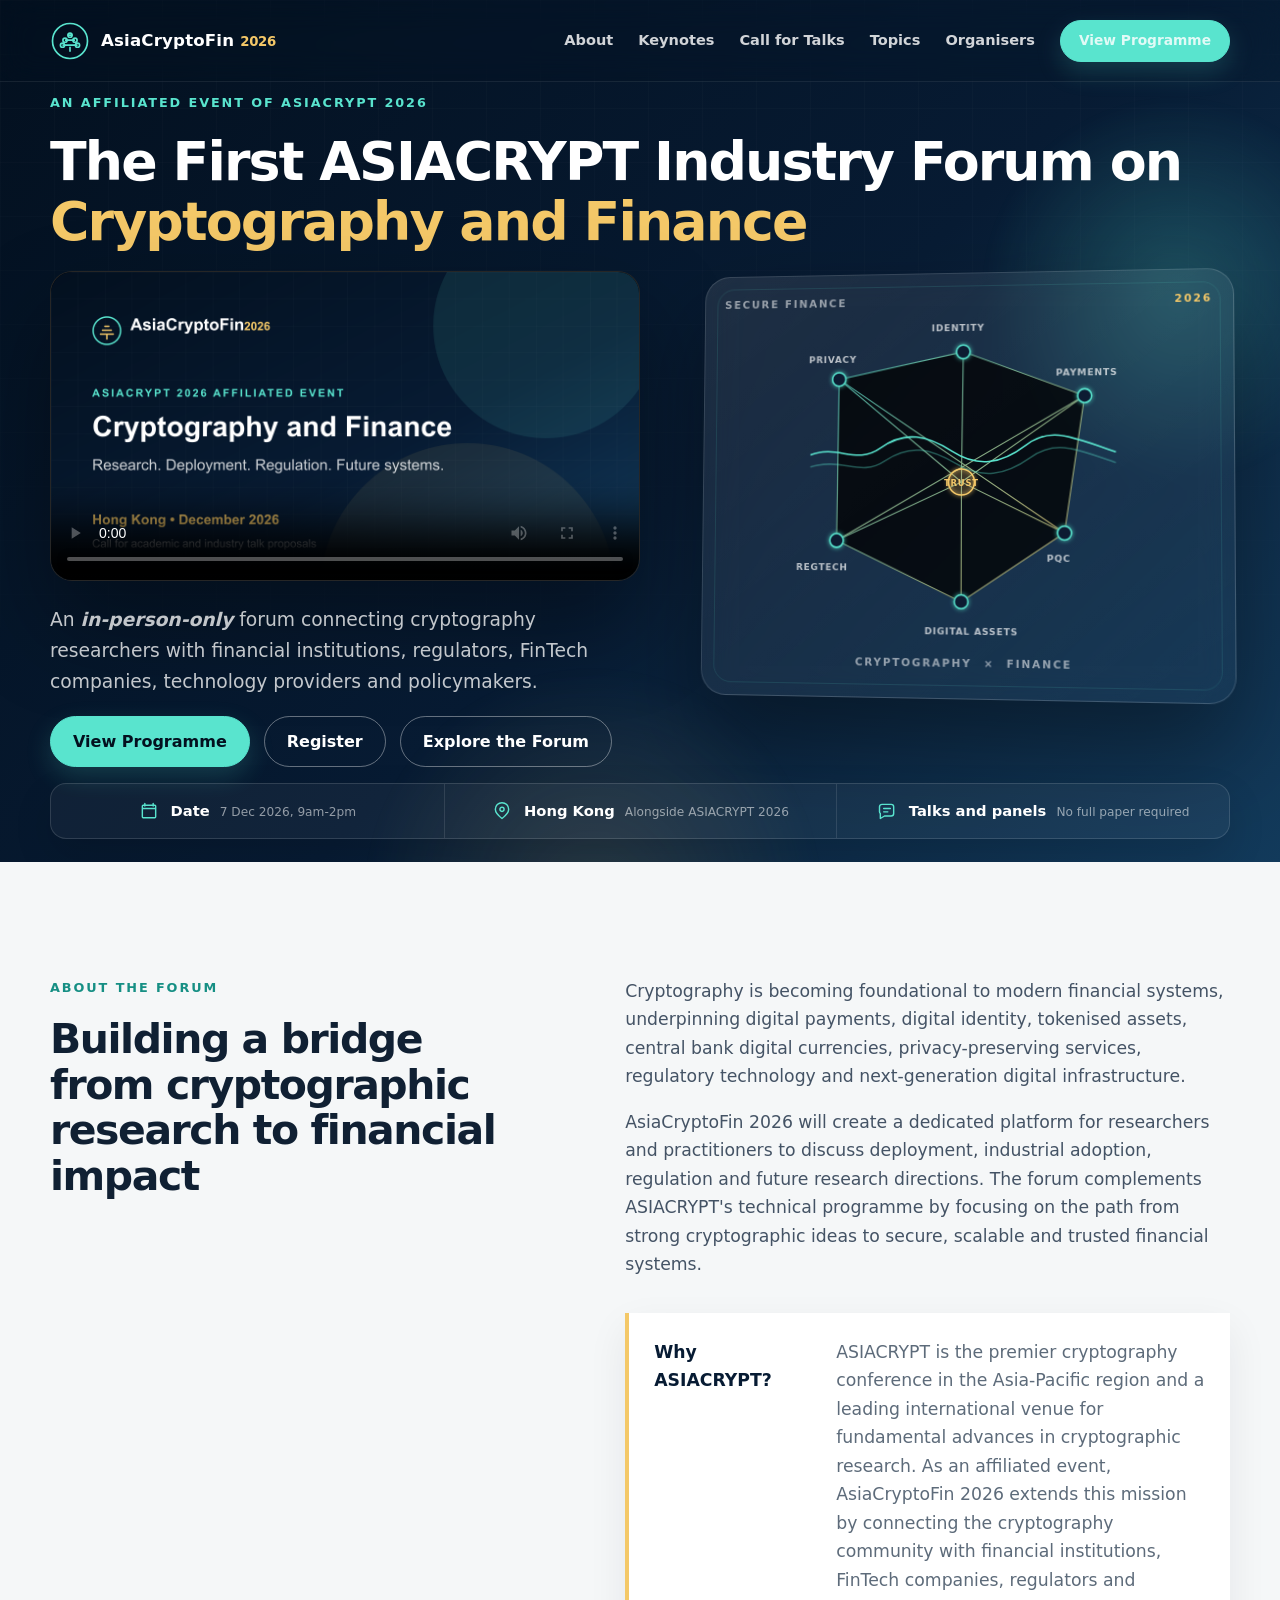
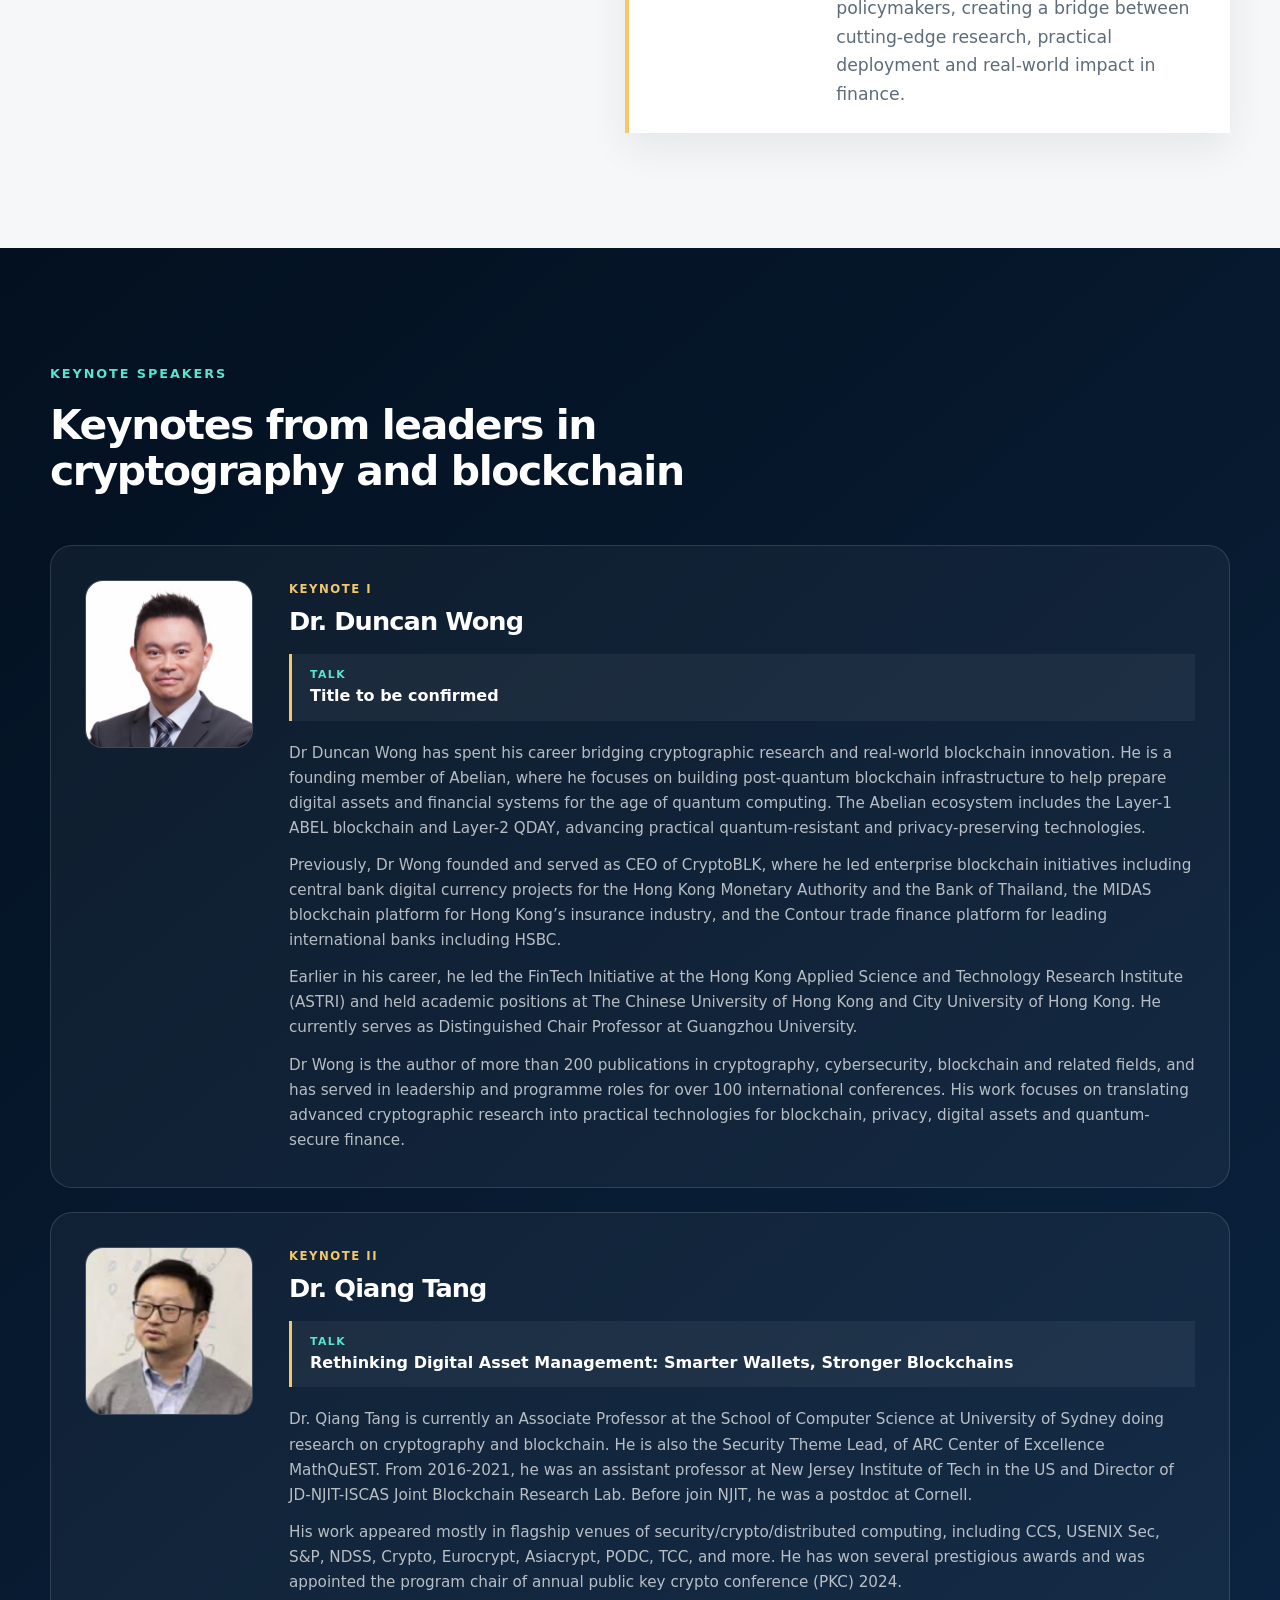
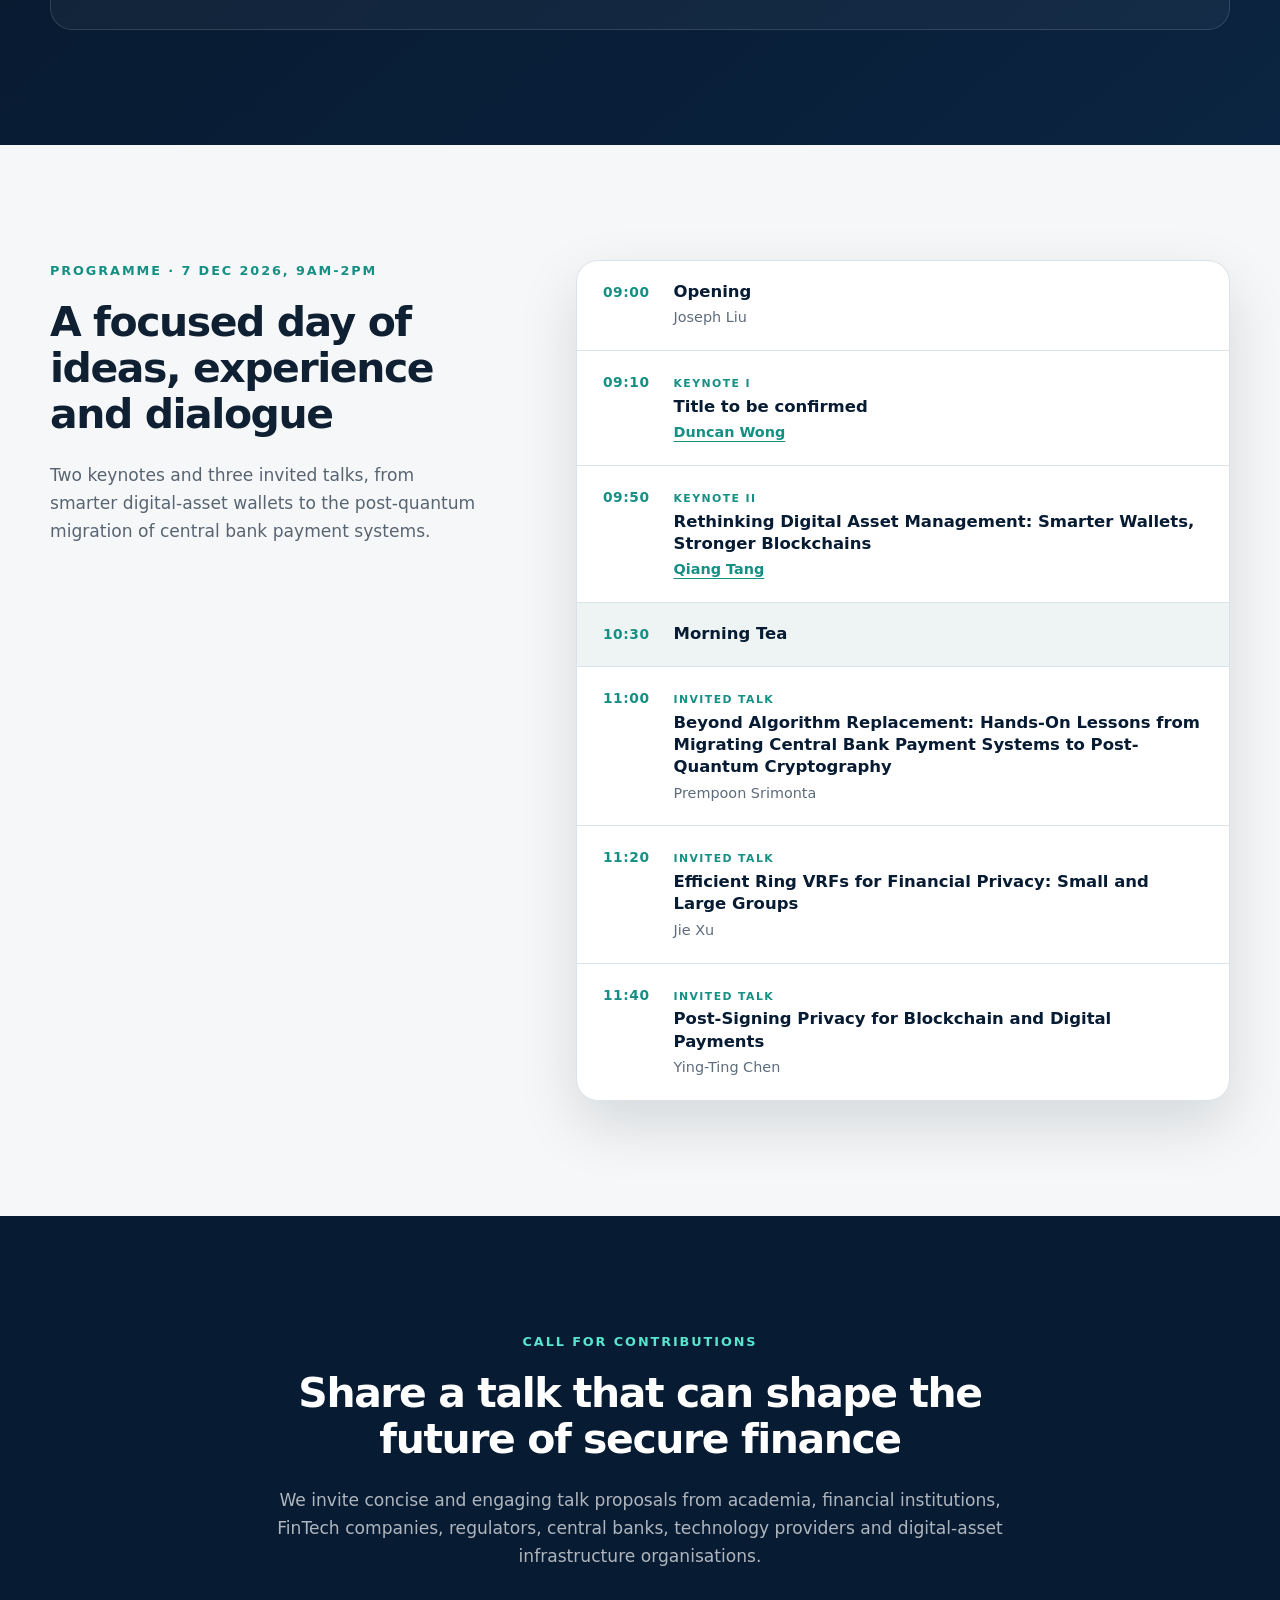
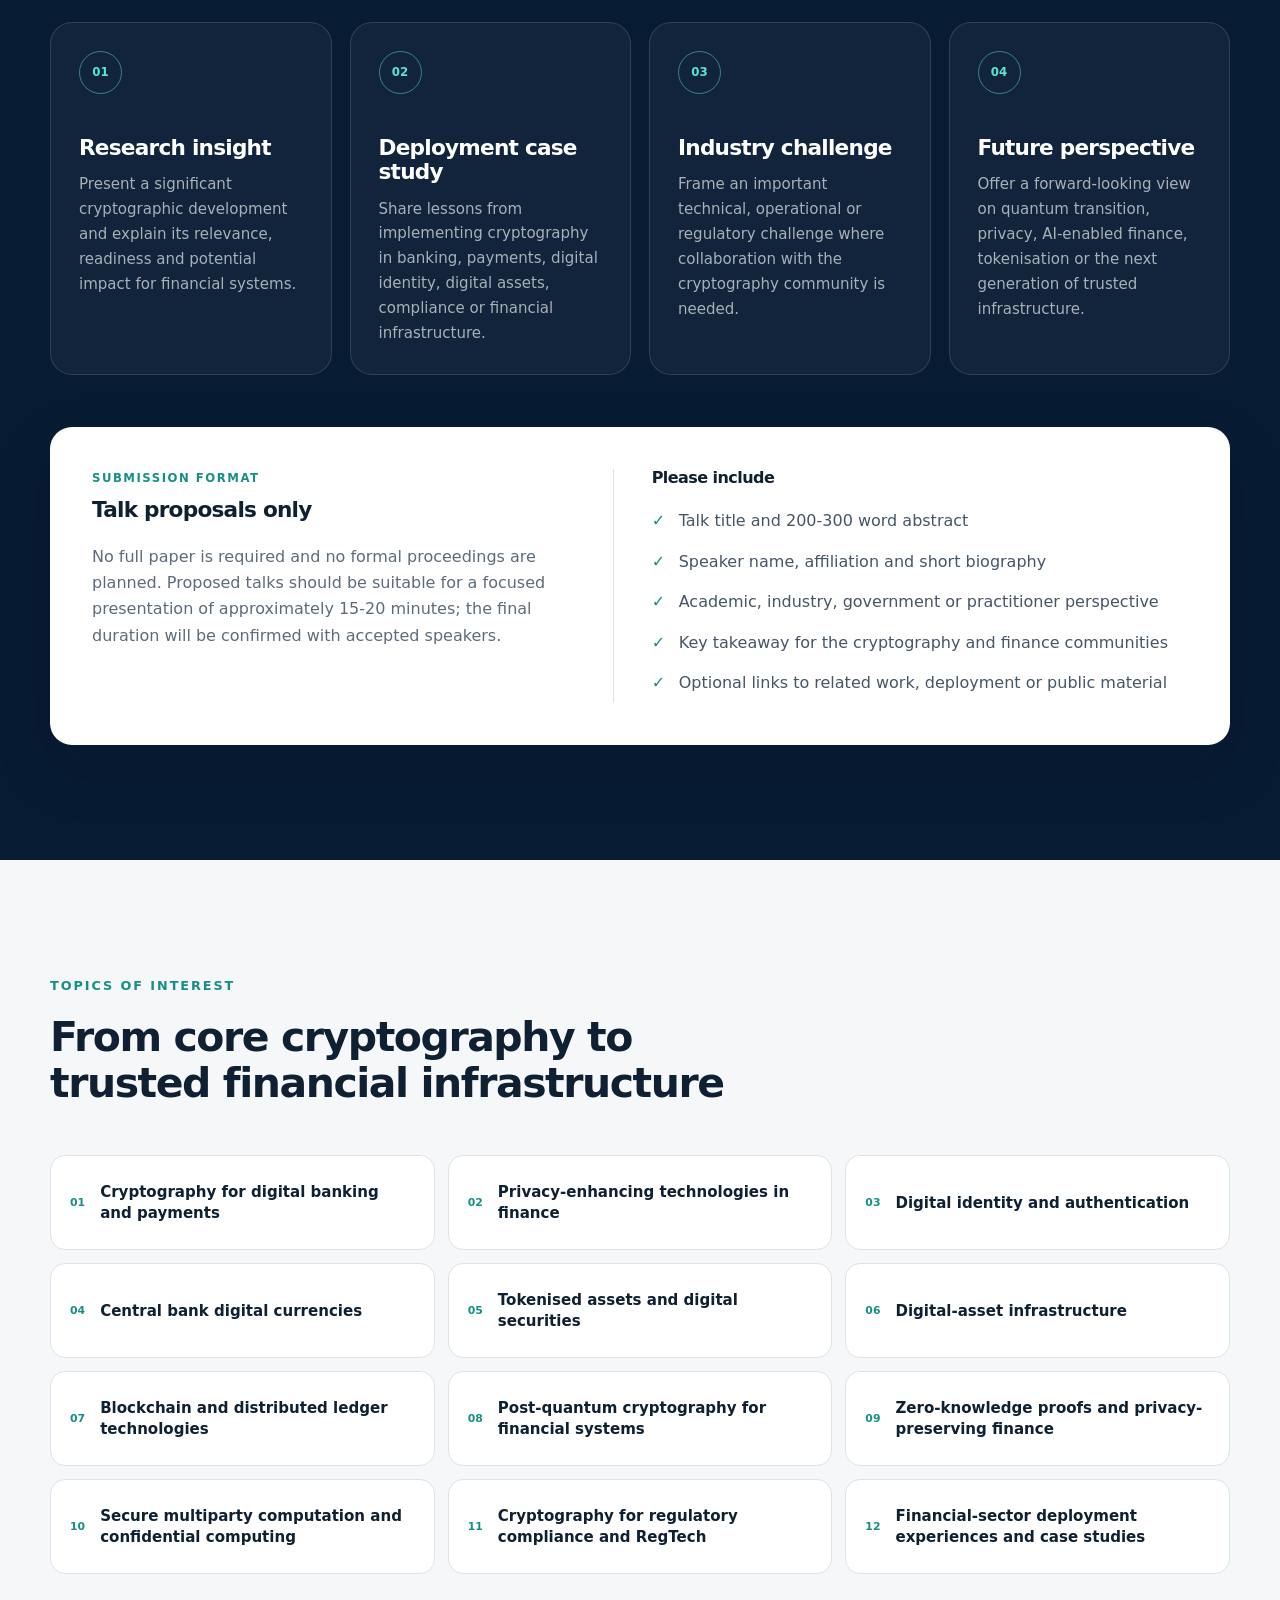
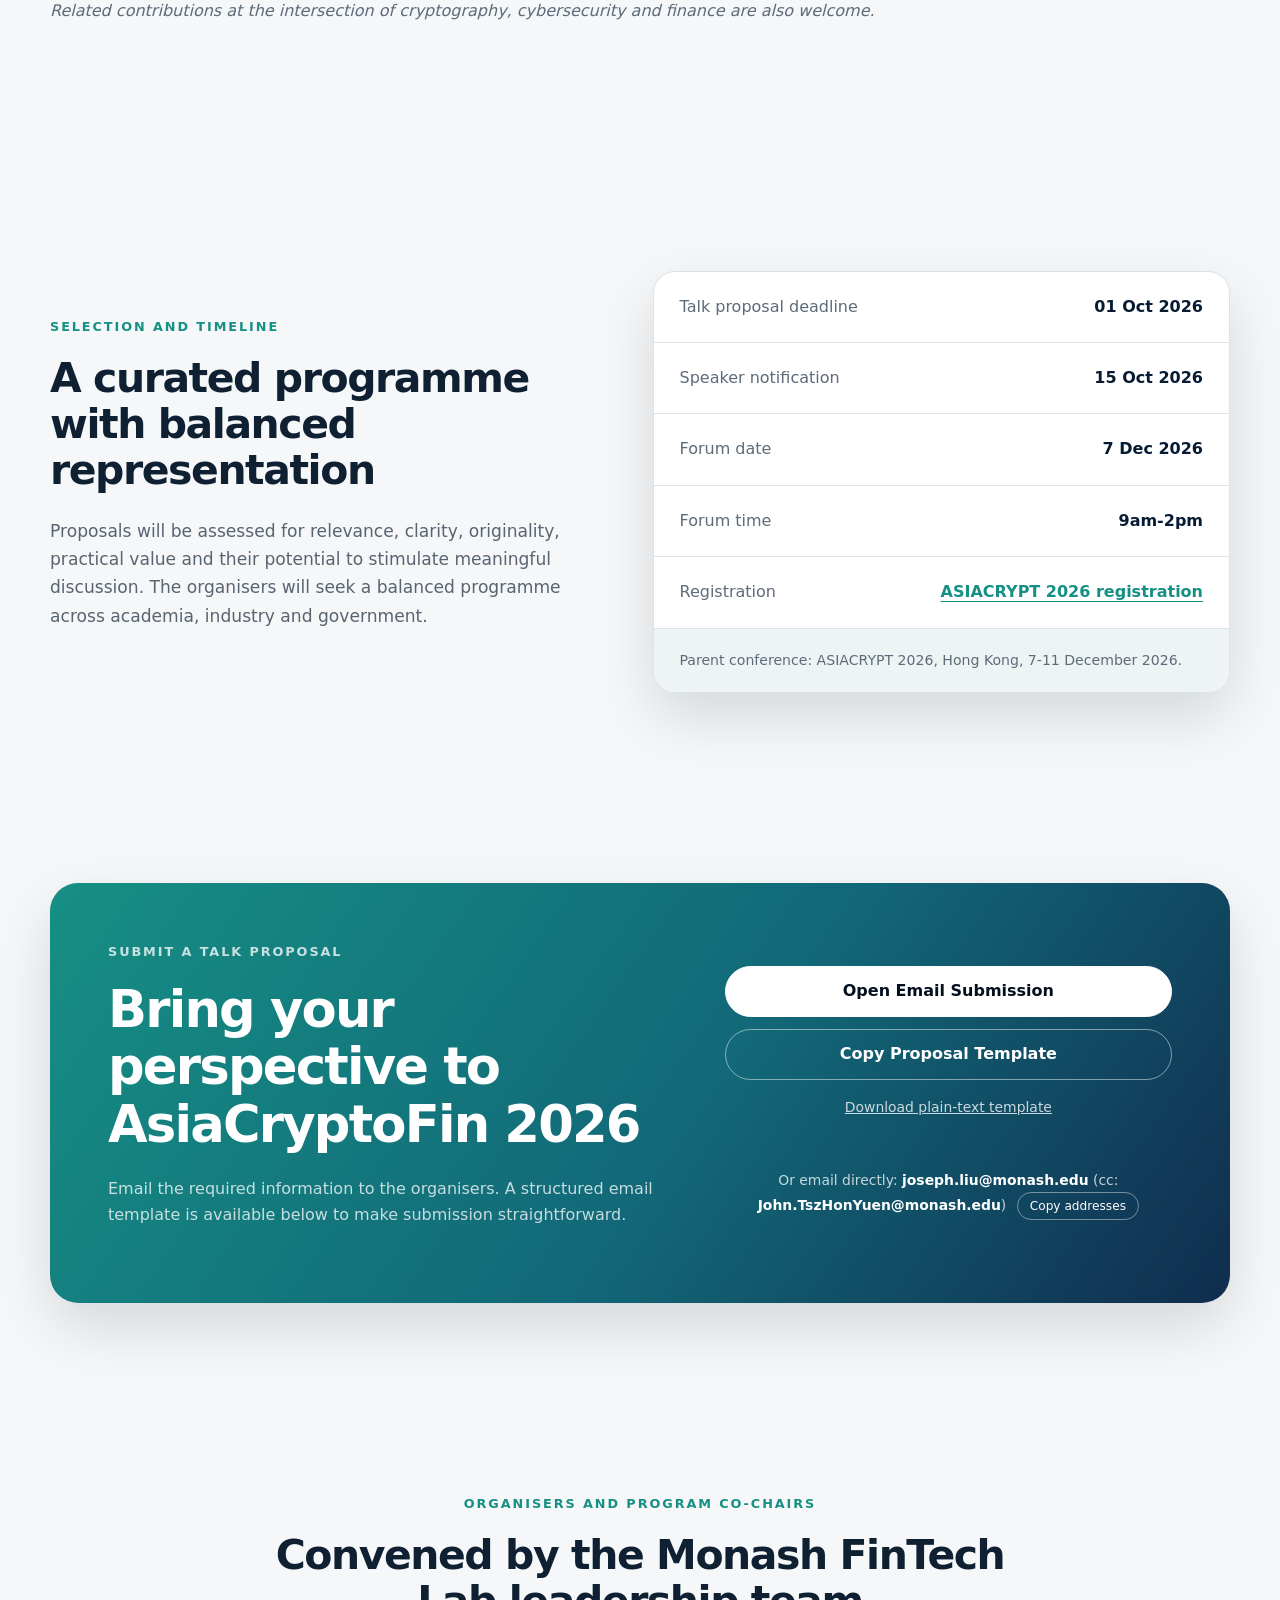
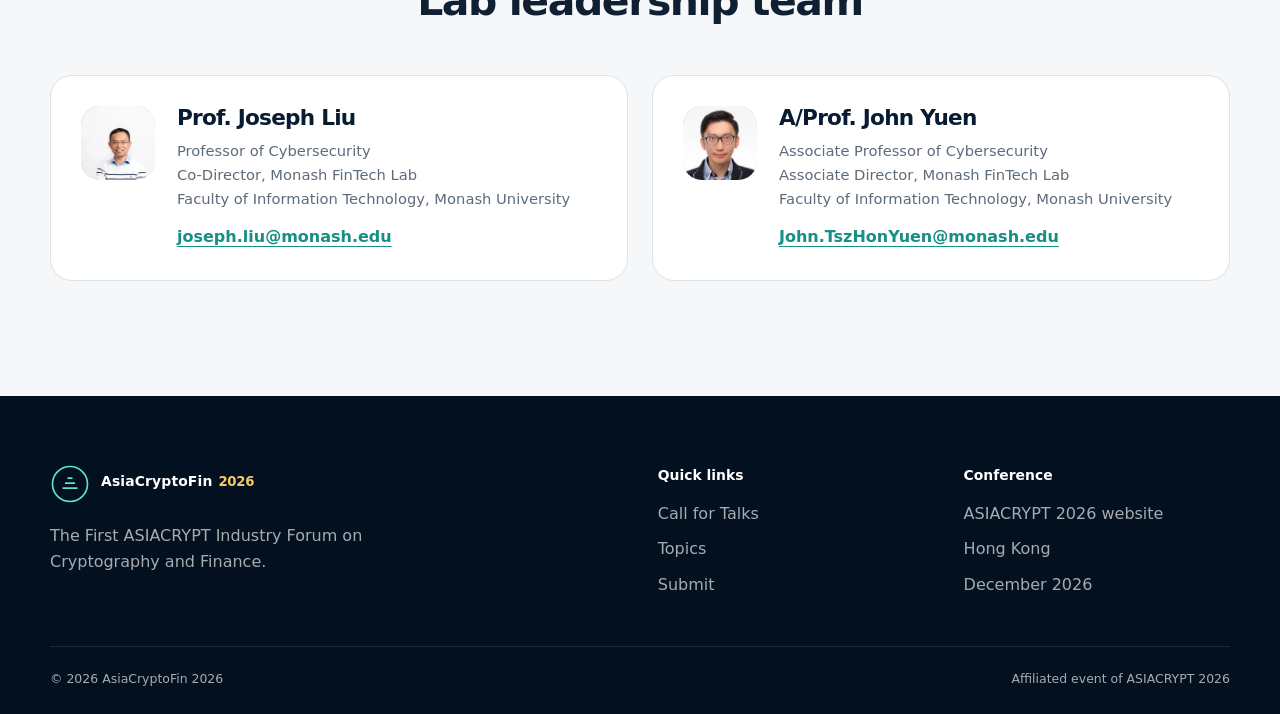
==== commit 58e1f7ad: "Add keynote speakers and programme, confirm forum date - Add Keynotes section with photos and bios f" ====
--- a/index.html
+++ b/index.html
@@ -9,7 +9,7 @@
   <link rel="canonical" href="https://asiacryptofin.github.io/">
   <meta property="og:site_name" content="AsiaCryptoFin 2026">
   <meta property="og:title" content="AsiaCryptoFin 2026">
-  <meta property="og:description" content="The First ASIACRYPT Industry Forum on Cryptography and Finance - Hong Kong, December 2026.">
+  <meta property="og:description" content="The First ASIACRYPT Industry Forum on Cryptography and Finance - Hong Kong, 7 December 2026.">
   <meta property="og:type" content="website">
   <meta property="og:url" content="https://asiacryptofin.github.io/">
   <meta property="og:locale" content="en_US">
@@ -20,7 +20,7 @@
   <meta property="og:image:alt" content="AsiaCryptoFin 2026 - ASIACRYPT Industry Forum on Cryptography and Finance, Hong Kong, December 2026">
   <meta name="twitter:card" content="summary_large_image">
   <meta name="twitter:title" content="AsiaCryptoFin 2026">
-  <meta name="twitter:description" content="The First ASIACRYPT Industry Forum on Cryptography and Finance - Hong Kong, December 2026.">
+  <meta name="twitter:description" content="The First ASIACRYPT Industry Forum on Cryptography and Finance - Hong Kong, 7 December 2026.">
   <meta name="twitter:image" content="https://asiacryptofin.github.io/assets/social-card.png">
   <title>AsiaCryptoFin 2026 | ASIACRYPT Industry Forum on Cryptography and Finance</title>
   <link rel="icon" href="assets/favicon.svg" type="image/svg+xml">
@@ -33,8 +33,8 @@
     "@type": "Event",
     "name": "The First ASIACRYPT Industry Forum on Cryptography and Finance (AsiaCryptoFin 2026)",
     "description": "A one-day ASIACRYPT 2026 affiliated forum connecting cryptography researchers with financial institutions, regulators, FinTech companies, technology providers and policymakers. Call for talk proposals from academia, industry and government.",
-    "startDate": "2026-12-07",
-    "endDate": "2026-12-07",
+    "startDate": "2026-12-07T09:00:00+08:00",
+    "endDate": "2026-12-07T14:00:00+08:00",
     "eventStatus": "https://schema.org/EventScheduled",
     "eventAttendanceMode": "https://schema.org/OfflineEventAttendanceMode",
     "url": "https://asiacryptofin.github.io/",
@@ -126,11 +126,11 @@
 
       <nav id="primary-nav" class="primary-nav" aria-label="Primary navigation" data-nav>
         <a href="#about">About</a>
+        <a href="#keynotes">Keynotes</a>
         <a href="#call">Call for Talks</a>
         <a href="#topics">Topics</a>
-        <a href="#programme">Programme</a>
         <a href="#organisers">Organisers</a>
-        <a class="button button-small" href="#submit">Submit a Talk</a>
+        <a class="button button-small" href="#programme">View Programme</a>
       </nav>
     </div>
   </header>
@@ -207,7 +207,8 @@
         </div>
 
         <div class="hero-actions reveal">
-          <a class="button" href="#submit">Propose a Talk</a>
+          <a class="button" href="#programme">View Programme</a>
+          <a class="button button-ghost" href="https://asiacrypt.iacr.org/2026/registration.php" target="_blank" rel="noopener">Register</a>
           <a class="button button-ghost" href="#about">Explore the Forum</a>
         </div>
         <div class="hero-meta reveal" aria-label="Event summary">
@@ -215,7 +216,7 @@
             <svg class="meta-icon" viewBox="0 0 24 24" aria-hidden="true" focusable="false">
               <path d="M7 3v3M17 3v3M4 9h16M5 5h14a1 1 0 0 1 1 1v13a1 1 0 0 1-1 1H5a1 1 0 0 1-1-1V6a1 1 0 0 1 1-1Z"></path>
             </svg>
-            <span class="meta-copy"><strong>Date</strong><small>7-11 Dec</small></span>
+            <span class="meta-copy"><strong>Date</strong><small>7 Dec 2026, 9am-2pm</small></span>
           </div>
           <div>
             <svg class="meta-icon" viewBox="0 0 24 24" aria-hidden="true" focusable="false">
@@ -249,6 +250,62 @@
             <span>ASIACRYPT is the premier cryptography conference in the Asia-Pacific region and a leading international venue for fundamental advances in cryptographic research. As an affiliated event, AsiaCryptoFin 2026 extends this mission by connecting the cryptography community with financial institutions, FinTech companies, regulators and policymakers, creating a bridge between cutting-edge research, practical deployment and real-world impact in finance.</span>
           </div>
         </div>
+      </div>
+    </section>
+
+    <section class="section section-dark" id="keynotes">
+      <div class="container">
+        <div class="section-heading reveal">
+          <p class="eyebrow">Keynote speakers</p>
+          <h2>Keynotes from leaders in cryptography and blockchain</h2>
+        </div>
+        <div class="keynote-list">
+          <article class="keynote-card reveal" id="keynote-duncan-wong">
+            <div class="keynote-photo"><img src="assets/duncan-wong.jpg" alt="Portrait of Dr. Duncan Wong"></div>
+            <div>
+              <p class="keynote-label">Keynote I</p>
+              <h3>Dr. Duncan Wong</h3>
+              <p class="keynote-talk"><span>Talk</span>Title to be confirmed</p>
+              <div class="keynote-bio">
+                <p>Dr Duncan Wong has spent his career bridging cryptographic research and real-world blockchain innovation. He is a founding member of Abelian, where he focuses on building post-quantum blockchain infrastructure to help prepare digital assets and financial systems for the age of quantum computing. The Abelian ecosystem includes the Layer-1 ABEL blockchain and Layer-2 QDAY, advancing practical quantum-resistant and privacy-preserving technologies.</p>
+                <p>Previously, Dr Wong founded and served as CEO of CryptoBLK, where he led enterprise blockchain initiatives including central bank digital currency projects for the Hong Kong Monetary Authority and the Bank of Thailand, the MIDAS blockchain platform for Hong Kong’s insurance industry, and the Contour trade finance platform for leading international banks including HSBC.</p>
+                <p>Earlier in his career, he led the FinTech Initiative at the Hong Kong Applied Science and Technology Research Institute (ASTRI) and held academic positions at The Chinese University of Hong Kong and City University of Hong Kong. He currently serves as Distinguished Chair Professor at Guangzhou University.</p>
+                <p>Dr Wong is the author of more than 200 publications in cryptography, cybersecurity, blockchain and related fields, and has served in leadership and programme roles for over 100 international conferences. His work focuses on translating advanced cryptographic research into practical technologies for blockchain, privacy, digital assets and quantum-secure finance.</p>
+              </div>
+            </div>
+          </article>
+          <article class="keynote-card reveal" id="keynote-qiang-tang">
+            <div class="keynote-photo"><img src="assets/qiang-tang.jpg" alt="Portrait of Dr. Qiang Tang"></div>
+            <div>
+              <p class="keynote-label">Keynote II</p>
+              <h3>Dr. Qiang Tang</h3>
+              <p class="keynote-talk"><span>Talk</span>Rethinking Digital Asset Management: Smarter Wallets, Stronger Blockchains</p>
+              <div class="keynote-bio">
+                <p>Dr. Qiang Tang is currently an Associate Professor at the School of Computer Science at University of Sydney doing research on cryptography and blockchain. He is also the Security Theme Lead, of ARC Center of Excellence MathQuEST. From 2016-2021, he was an assistant professor at New Jersey Institute of Tech in the US and Director of JD-NJIT-ISCAS Joint Blockchain Research Lab. Before join NJIT, he was a postdoc at Cornell.</p>
+                <p>His work appeared mostly in flagship venues of security/crypto/distributed computing, including CCS, USENIX Sec, S&amp;P, NDSS, Crypto, Eurocrypt, Asiacrypt, PODC, TCC, and more. He has won several prestigious awards and was appointed the program chair of annual public key crypto conference (PKC) 2024.</p>
+              </div>
+            </div>
+          </article>
+        </div>
+      </div>
+    </section>
+
+    <section class="section section-light" id="programme">
+      <div class="container programme-layout">
+        <div class="section-heading reveal">
+          <p class="eyebrow eyebrow-dark">Programme · 7 Dec 2026, 9am-2pm</p>
+          <h2>A focused day of ideas, experience and dialogue</h2>
+          <p>Two keynotes and three invited talks, from smarter digital-asset wallets to the post-quantum migration of central bank payment systems.</p>
+        </div>
+        <ol class="programme-list reveal">
+          <li><span>09:00</span><div><strong>Opening</strong><small>Joseph Liu</small></div></li>
+          <li><span>09:10</span><div><em>Keynote I</em><strong>Title to be confirmed</strong><small><a href="#keynote-duncan-wong">Duncan Wong</a></small></div></li>
+          <li><span>09:50</span><div><em>Keynote II</em><strong>Rethinking Digital Asset Management: Smarter Wallets, Stronger Blockchains</strong><small><a href="#keynote-qiang-tang">Qiang Tang</a></small></div></li>
+          <li class="programme-break"><span>10:30</span><div><strong>Morning Tea</strong></div></li>
+          <li><span>11:00</span><div><em>Invited Talk</em><strong>Beyond Algorithm Replacement: Hands-On Lessons from Migrating Central Bank Payment Systems to Post-Quantum Cryptography</strong><small>Prempoon Srimonta</small></div></li>
+          <li><span>11:20</span><div><em>Invited Talk</em><strong>Efficient Ring VRFs for Financial Privacy: Small and Large Groups</strong><small>Jie Xu</small></div></li>
+          <li><span>11:40</span><div><em>Invited Talk</em><strong>Post-Signing Privacy for Blockchain and Digital Payments</strong><small>Ying-Ting Chen</small></div></li>
+        </ol>
       </div>
     </section>
 
@@ -327,24 +384,6 @@
       </div>
     </section>
 
-    <section class="section section-dark" id="programme">
-      <div class="container programme-layout">
-        <div class="section-heading reveal">
-          <p class="eyebrow">Indicative programme</p>
-          <h2>Focused days of ideas, experience and dialogue</h2>
-          <p>The final programme will balance academic depth, industry relevance and opportunities for direct exchange.</p>
-        </div>
-        <ol class="programme-list reveal">
-          <li><span>01</span><div><strong>Opening remarks</strong><small>Forum vision and priorities</small></div></li>
-          <li><span>02</span><div><strong>Academic keynote</strong><small>Emerging cryptographic directions for finance</small></div></li>
-          <li><span>03</span><div><strong>Industry keynote</strong><small>Adoption, deployment and strategic needs</small></div></li>
-          <li><span>04</span><div><strong>Academic and industry sessions</strong><small>Selected invited and contributed talks</small></div></li>
-          <li><span>05</span><div><strong>Panel discussion</strong><small>How cryptography will shape the future of finance</small></div></li>
-          <li><span>06</span><div><strong>Networking session</strong><small>Connecting researchers, practitioners and policymakers</small></div></li>
-        </ol>
-      </div>
-    </section>
-
     <section class="section section-light" id="selection">
       <div class="container selection-grid">
         <div class="section-heading reveal">
@@ -355,8 +394,9 @@
         <div class="timeline-card reveal">
           <div><span>Talk proposal deadline</span><strong>01 Oct 2026</strong></div>
           <div><span>Speaker notification</span><strong>15 Oct 2026</strong></div>
-          <div><span>Final talk information</span><strong>To be announced</strong></div>
-          <div><span>Forum date</span><strong>7-11 Dec 2026</strong></div>
+          <div><span>Forum date</span><strong>7 Dec 2026</strong></div>
+          <div><span>Forum time</span><strong>9am-2pm</strong></div>
+          <div><span>Registration</span><strong><a href="https://asiacrypt.iacr.org/2026/registration.php" target="_blank" rel="noopener">ASIACRYPT 2026 registration</a></strong></div>
           <p>Parent conference: ASIACRYPT 2026, Hong Kong, 7-11 December 2026.</p>
         </div>
       </div>
--- a/assets/styles.css
+++ b/assets/styles.css
@@ -148,19 +148,34 @@
 .topics-note { margin-top: 24px; color: var(--muted); font-style: italic; }
 
 .programme-layout { display: grid; grid-template-columns: .8fr 1.2fr; gap: 90px; align-items: start; }
-.programme-list { margin: 0; padding: 0; list-style: none; }
-.programme-list li { display: flex; gap: 24px; align-items: center; padding: 23px 0; border-bottom: 1px solid rgba(255,255,255,.12); }
-.programme-list > li:first-child { padding-top: 0; }
-.programme-list li > span { color: var(--teal); font-size: .73rem; font-weight: 900; letter-spacing: .08em; }
-.programme-list strong, .programme-list small { display: block; }
-.programme-list strong { font-size: 1.03rem; }
-.programme-list small { margin-top: 3px; color: rgba(255,255,255,.52); }
+.programme-list { margin: 0; padding: 0; list-style: none; overflow: hidden; border: 1px solid var(--line); border-radius: var(--radius); background: var(--white); box-shadow: var(--shadow); }
+.programme-list li { display: flex; gap: 24px; align-items: baseline; padding: 20px 26px; border-bottom: 1px solid var(--line); }
+.programme-list li:last-child { border-bottom: 0; }
+.programme-list .programme-break { background: #eef4f4; }
+.programme-list li > span { flex: 0 0 auto; color: var(--teal-dark); font-size: .86rem; font-weight: 900; letter-spacing: .04em; font-variant-numeric: tabular-nums; }
+.programme-list em, .programme-list strong, .programme-list small { display: block; }
+.programme-list em { margin-bottom: 3px; color: var(--teal-dark); font-size: .68rem; font-style: normal; font-weight: 900; letter-spacing: .13em; text-transform: uppercase; }
+.programme-list strong { color: var(--navy-900); font-size: 1.03rem; line-height: 1.35; }
+.programme-list small { margin-top: 3px; color: var(--muted); font-size: .9rem; }
+.programme-list a { color: var(--teal-dark); font-weight: 700; text-decoration-thickness: 1px; text-underline-offset: 4px; }
+
+.keynote-list { display: grid; gap: 24px; margin-top: 50px; }
+.keynote-card { display: grid; grid-template-columns: 168px 1fr; gap: 36px; align-items: start; padding: 34px; border: 1px solid rgba(255,255,255,.13); border-radius: var(--radius); background: rgba(255,255,255,.045); scroll-margin-top: 104px; }
+.keynote-photo { aspect-ratio: 1; overflow: hidden; border: 1px solid rgba(255,255,255,.15); border-radius: 18px; background: rgba(255,255,255,.06); }
+.keynote-photo img { width: 100%; height: 100%; object-fit: cover; object-position: center 18%; }
+.keynote-label { margin: 0 0 8px; color: var(--gold); font-size: .73rem; font-weight: 900; letter-spacing: .13em; text-transform: uppercase; }
+.keynote-card h3 { margin-bottom: 18px; font-size: 1.6rem; }
+.keynote-talk { margin: 0 0 20px; padding: 13px 18px; border-left: 3px solid var(--gold); background: rgba(255,255,255,.05); font-weight: 700; line-height: 1.4; }
+.keynote-talk span { display: block; margin-bottom: 3px; color: var(--teal); font-size: .68rem; font-weight: 900; letter-spacing: .13em; text-transform: uppercase; }
+.keynote-bio p { margin: 0 0 12px; color: rgba(255,255,255,.7); font-size: .95rem; }
+.keynote-bio p:last-child { margin-bottom: 0; }
 
 .selection-grid { display: grid; grid-template-columns: .95fr 1.05fr; gap: 80px; align-items: center; }
 .timeline-card { overflow: hidden; border: 1px solid var(--line); border-radius: var(--radius); background: var(--white); box-shadow: var(--shadow); }
 .timeline-card > div { display: flex; justify-content: space-between; gap: 30px; padding: 22px 26px; border-bottom: 1px solid var(--line); }
 .timeline-card span { color: var(--muted); }
 .timeline-card strong { color: var(--navy-900); text-align: right; }
+.timeline-card a { color: var(--teal-dark); text-decoration-thickness: 1px; text-underline-offset: 4px; }
 .timeline-card p { margin: 0; padding: 20px 26px; color: var(--muted); background: #eef4f4; font-size: .88rem; }
 
 .section-submit { padding: 75px 0; background: var(--paper); }
@@ -252,6 +267,9 @@
   .timeline-card > div { flex-direction: column; gap: 5px; }
   .timeline-card strong { text-align: left; }
   .organiser-card { grid-template-columns: 1fr; }
+  .keynote-card { grid-template-columns: 1fr; gap: 22px; padding: 24px; }
+  .keynote-photo { width: 128px; }
+  .programme-list li { gap: 16px; padding: 18px 18px; }
   .footer-grid { grid-template-columns: 1fr; gap: 34px; }
   .footer-grid > div:first-child { grid-column: auto; }
   .footer-bottom { flex-direction: column; }
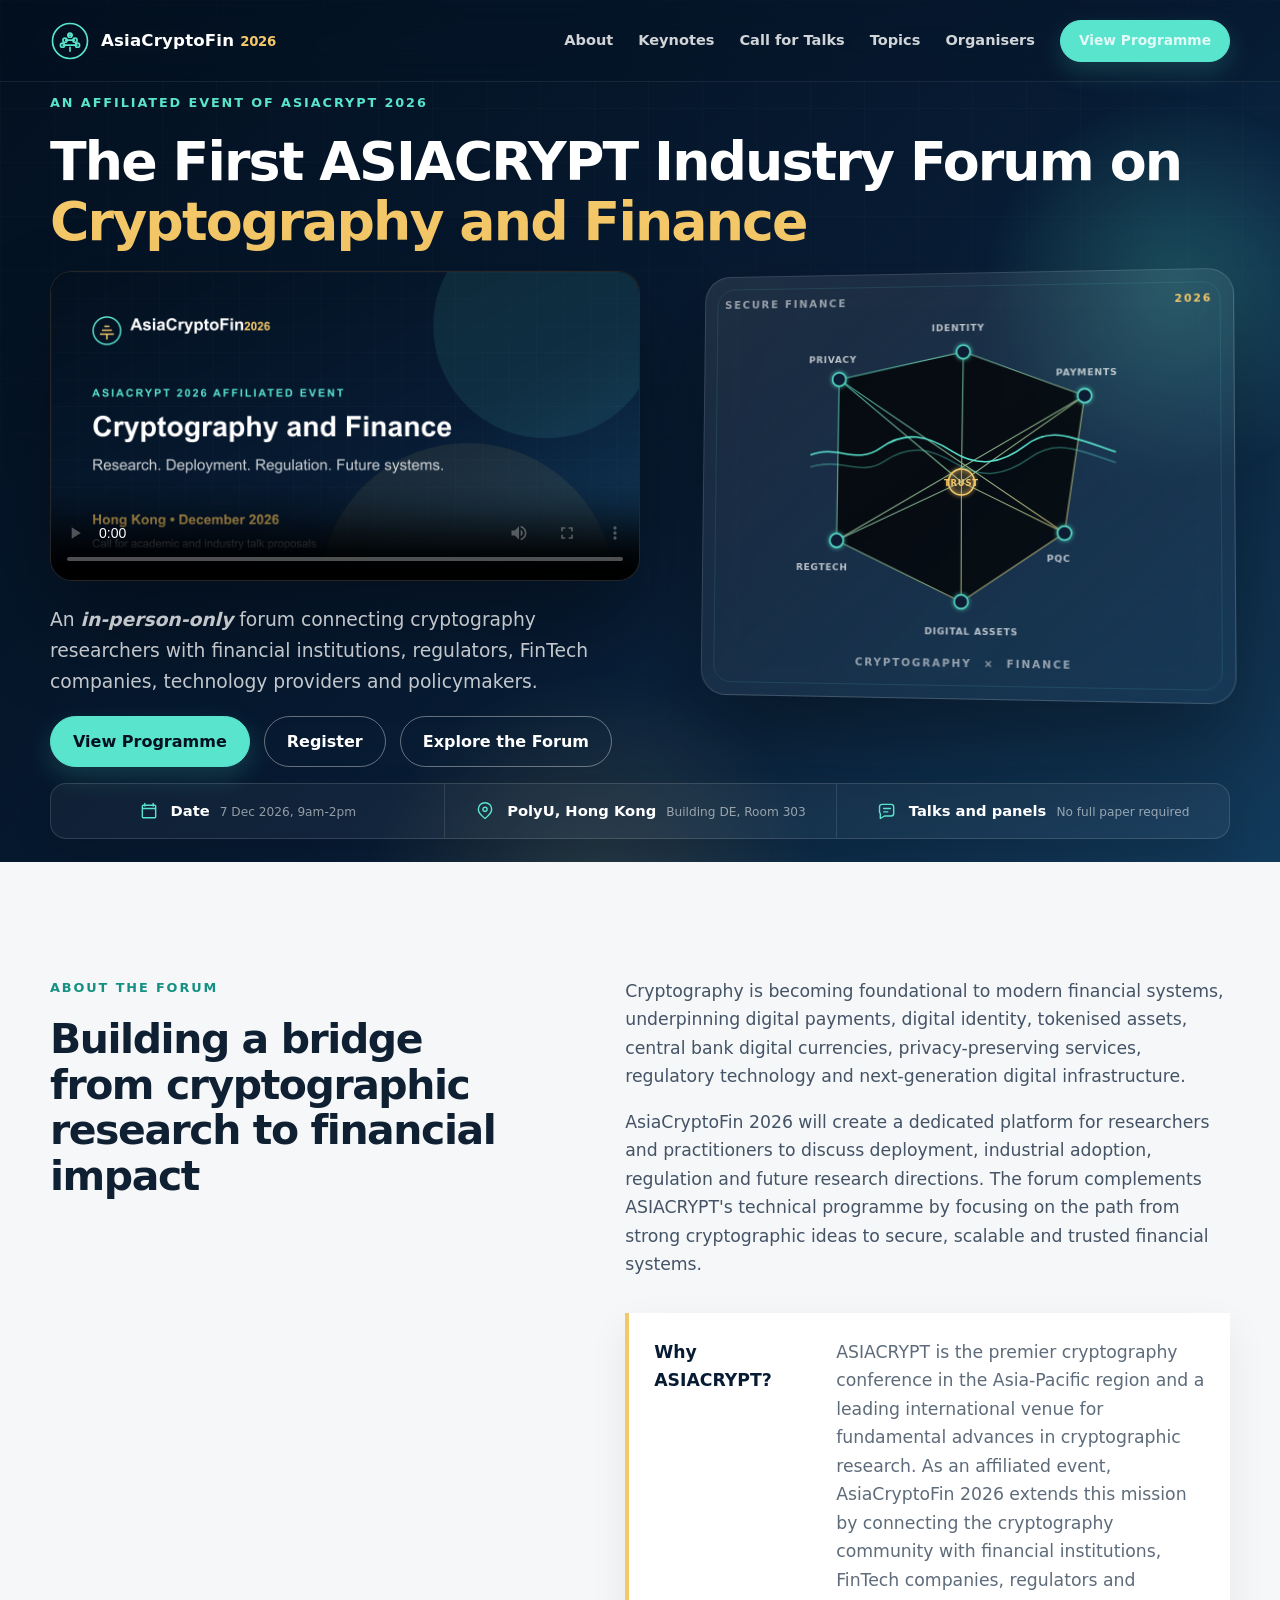
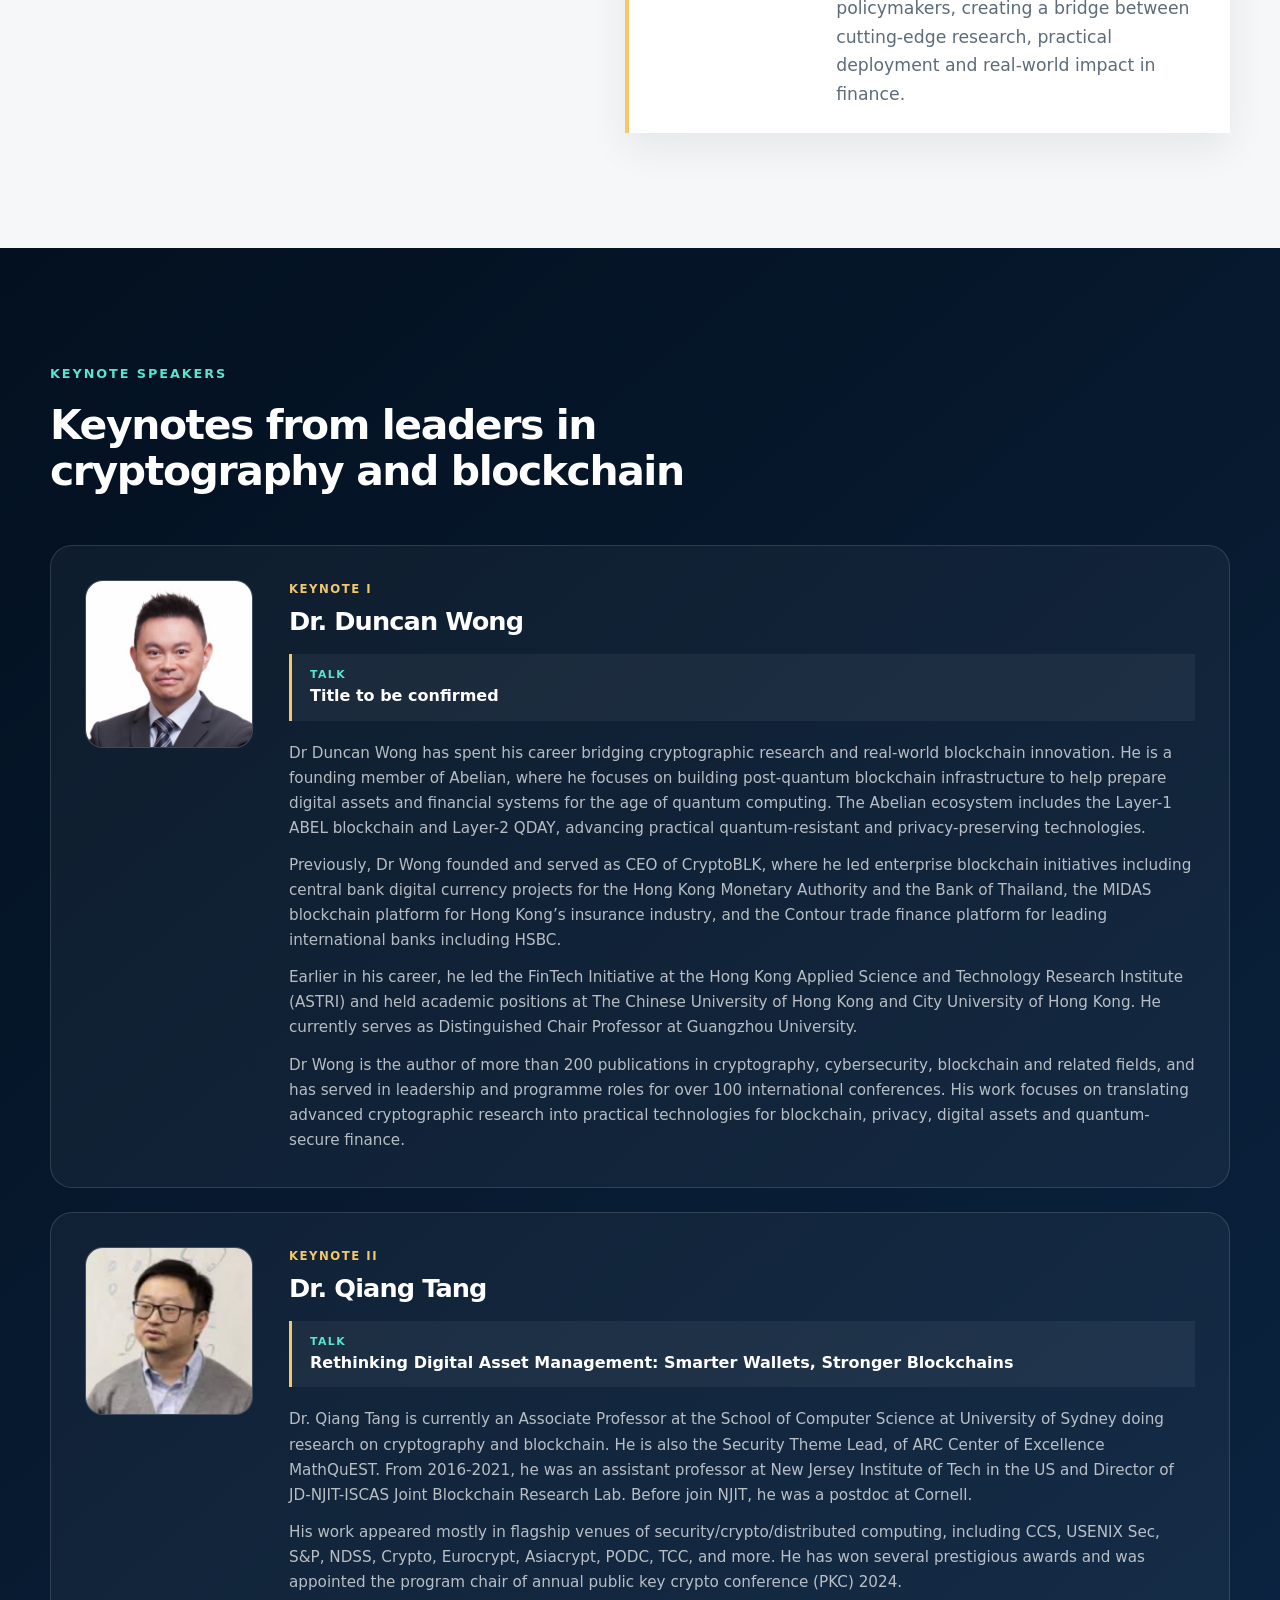
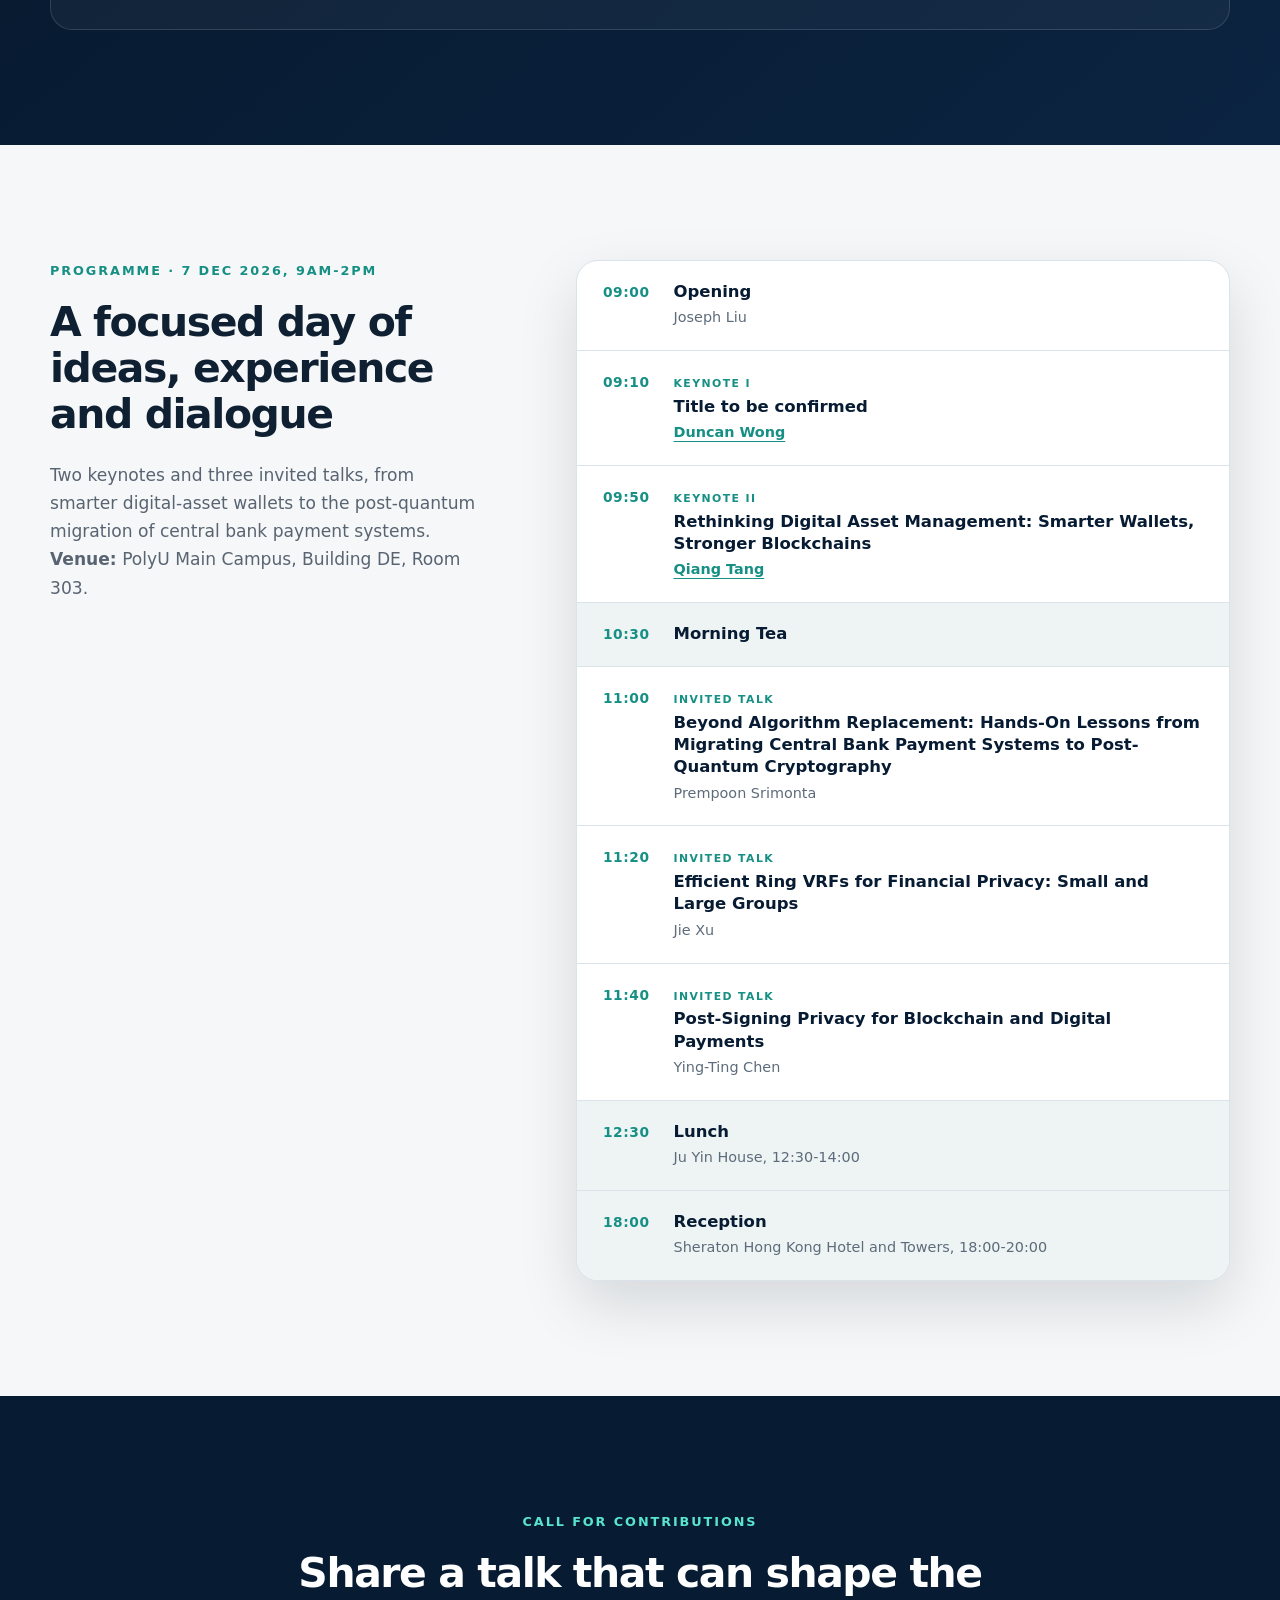
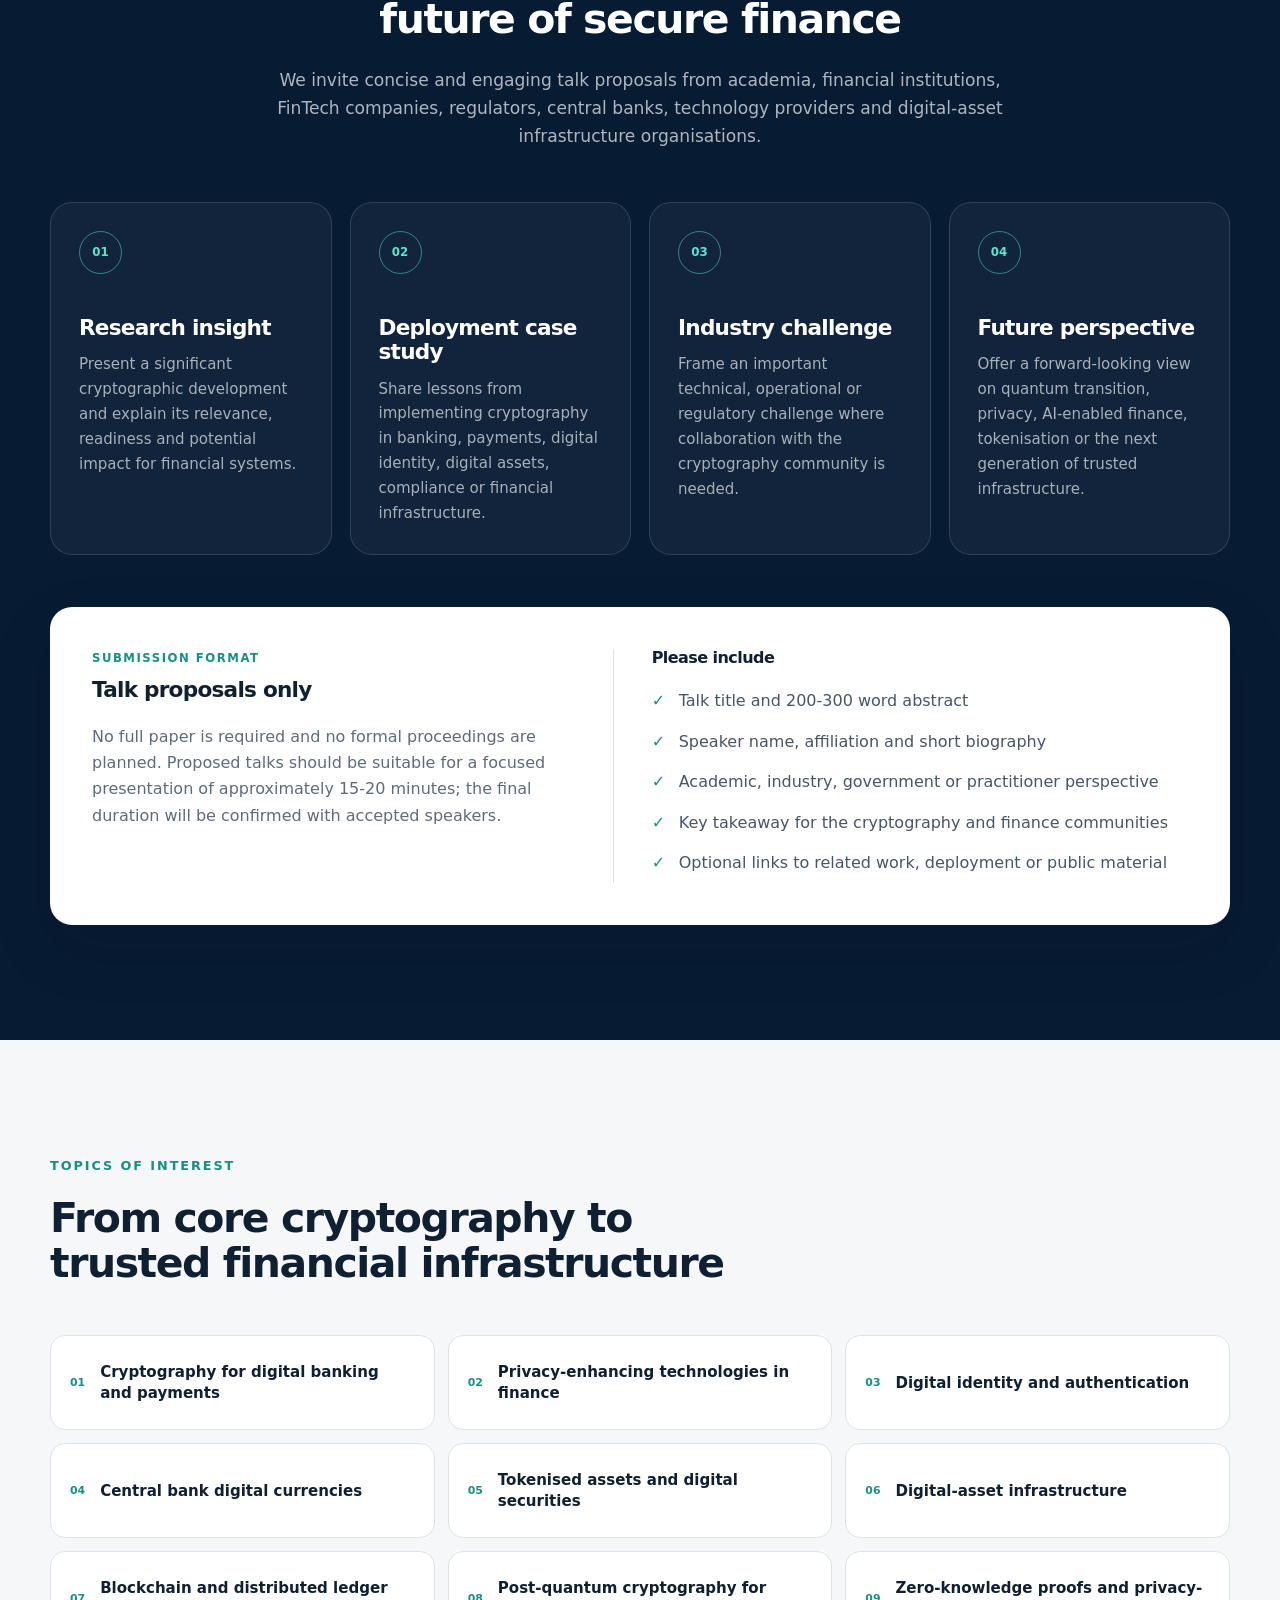
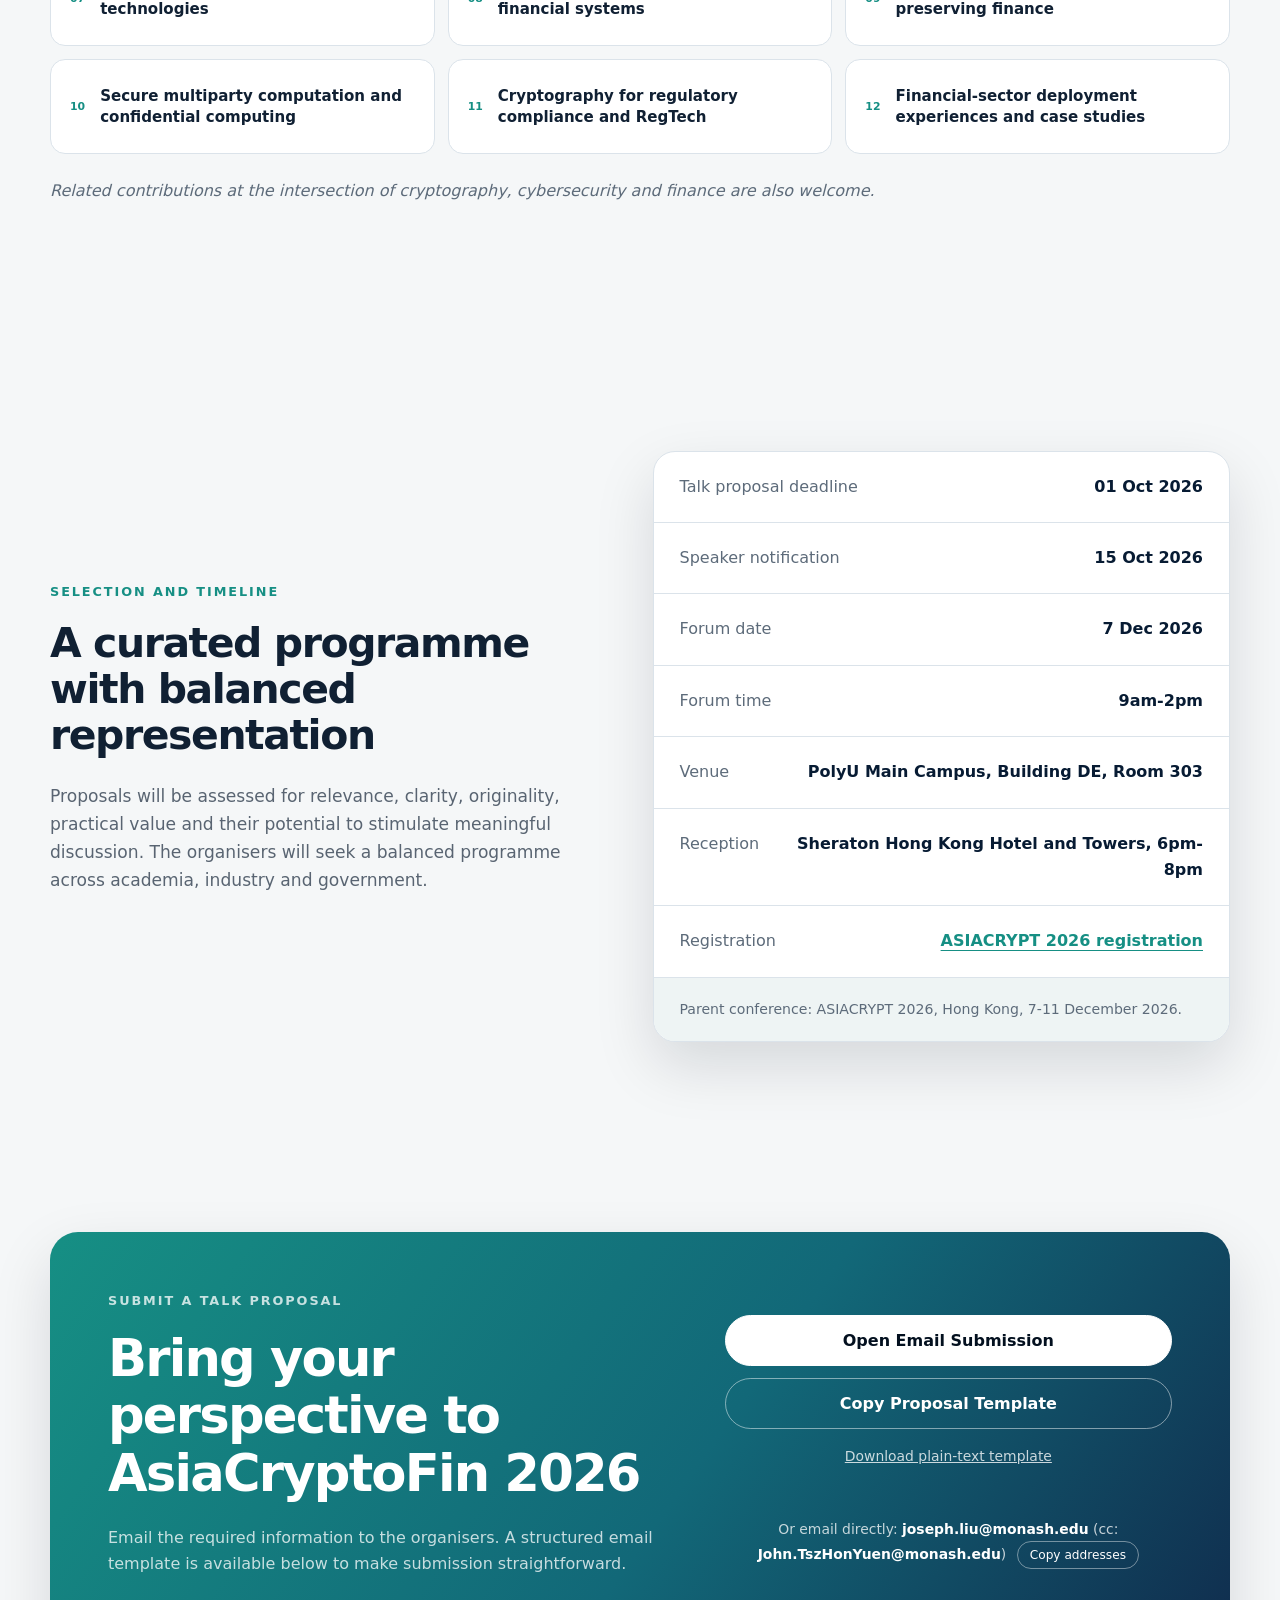
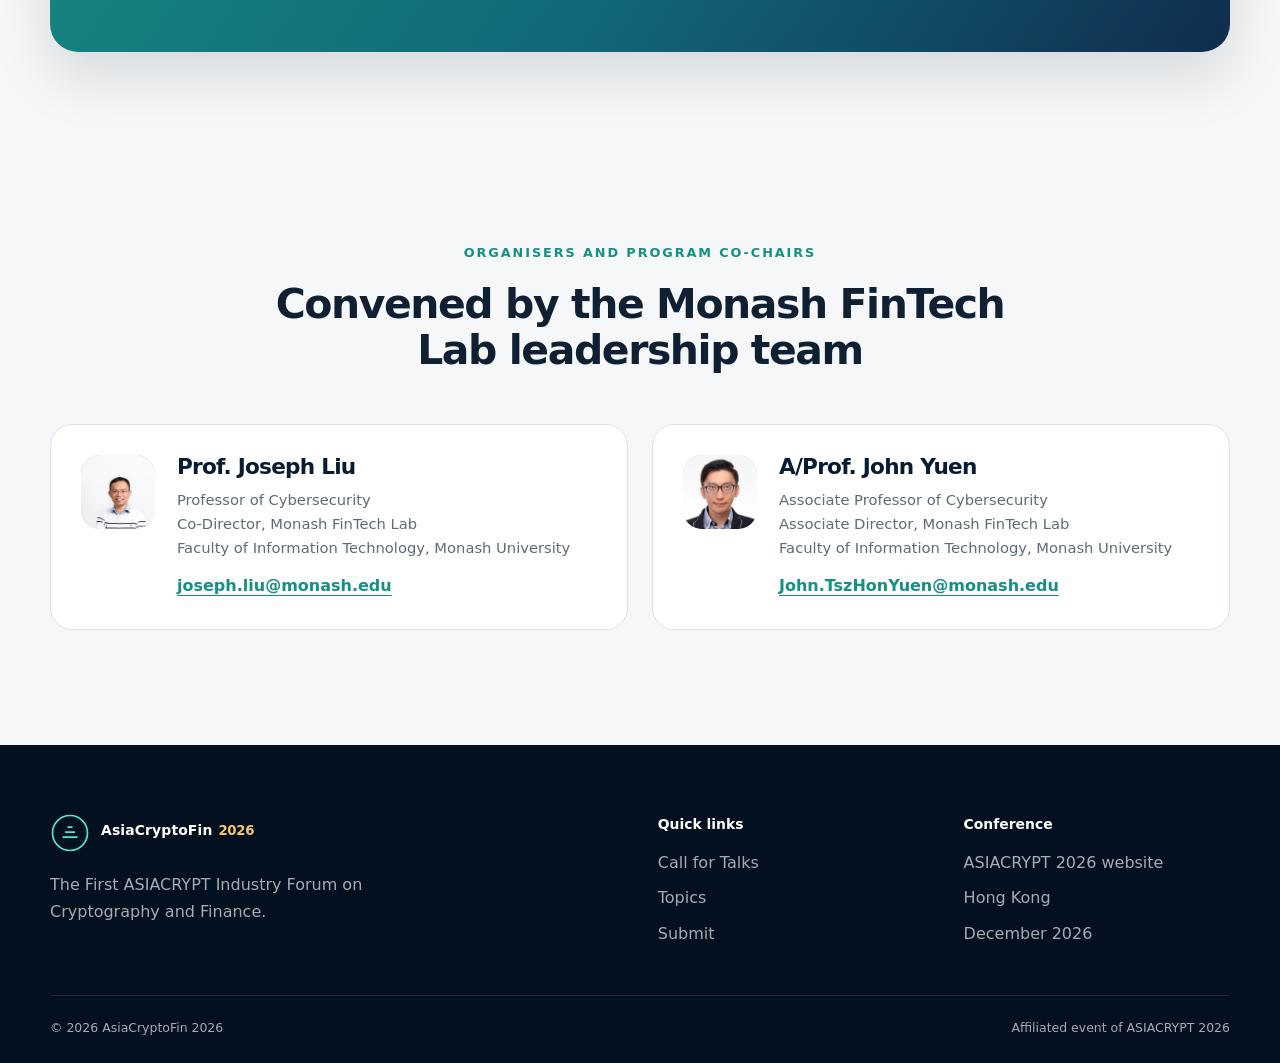
==== commit 214c8627: "Add venue, lunch and reception details - Add lunch (Ju Yin House) and reception (Sheraton Hong Kong " ====
--- a/index.html
+++ b/index.html
@@ -41,7 +41,7 @@
     "image": "https://asiacryptofin.github.io/assets/social-card.png",
     "location": {
       "@type": "Place",
-      "name": "Hong Kong",
+      "name": "PolyU Main Campus, Building DE, Room 303",
       "address": {
         "@type": "PostalAddress",
         "addressLocality": "Hong Kong",
@@ -223,7 +223,7 @@
               <path d="M20 10c0 5-8 11-8 11S4 15 4 10a8 8 0 1 1 16 0Z"></path>
               <circle cx="12" cy="10" r="2.5"></circle>
             </svg>
-            <span class="meta-copy"><strong>Hong Kong</strong><small>Alongside ASIACRYPT 2026</small></span>
+            <span class="meta-copy"><strong>PolyU, Hong Kong</strong><small>Building DE, Room 303</small></span>
           </div>
           <div>
             <svg class="meta-icon" viewBox="0 0 24 24" aria-hidden="true" focusable="false">
@@ -295,7 +295,7 @@
         <div class="section-heading reveal">
           <p class="eyebrow eyebrow-dark">Programme · 7 Dec 2026, 9am-2pm</p>
           <h2>A focused day of ideas, experience and dialogue</h2>
-          <p>Two keynotes and three invited talks, from smarter digital-asset wallets to the post-quantum migration of central bank payment systems.</p>
+          <p>Two keynotes and three invited talks, from smarter digital-asset wallets to the post-quantum migration of central bank payment systems.<br><strong>Venue:</strong> PolyU Main Campus, Building DE, Room 303.</p>
         </div>
         <ol class="programme-list reveal">
           <li><span>09:00</span><div><strong>Opening</strong><small>Joseph Liu</small></div></li>
@@ -305,6 +305,8 @@
           <li><span>11:00</span><div><em>Invited Talk</em><strong>Beyond Algorithm Replacement: Hands-On Lessons from Migrating Central Bank Payment Systems to Post-Quantum Cryptography</strong><small>Prempoon Srimonta</small></div></li>
           <li><span>11:20</span><div><em>Invited Talk</em><strong>Efficient Ring VRFs for Financial Privacy: Small and Large Groups</strong><small>Jie Xu</small></div></li>
           <li><span>11:40</span><div><em>Invited Talk</em><strong>Post-Signing Privacy for Blockchain and Digital Payments</strong><small>Ying-Ting Chen</small></div></li>
+          <li class="programme-break"><span>12:30</span><div><strong>Lunch</strong><small>Ju Yin House, 12:30-14:00</small></div></li>
+          <li class="programme-break"><span>18:00</span><div><strong>Reception</strong><small>Sheraton Hong Kong Hotel and Towers, 18:00-20:00</small></div></li>
         </ol>
       </div>
     </section>
@@ -396,6 +398,8 @@
           <div><span>Speaker notification</span><strong>15 Oct 2026</strong></div>
           <div><span>Forum date</span><strong>7 Dec 2026</strong></div>
           <div><span>Forum time</span><strong>9am-2pm</strong></div>
+          <div><span>Venue</span><strong>PolyU Main Campus, Building DE, Room 303</strong></div>
+          <div><span>Reception</span><strong>Sheraton Hong Kong Hotel and Towers, 6pm-8pm</strong></div>
           <div><span>Registration</span><strong><a href="https://asiacrypt.iacr.org/2026/registration.php" target="_blank" rel="noopener">ASIACRYPT 2026 registration</a></strong></div>
           <p>Parent conference: ASIACRYPT 2026, Hong Kong, 7-11 December 2026.</p>
         </div>
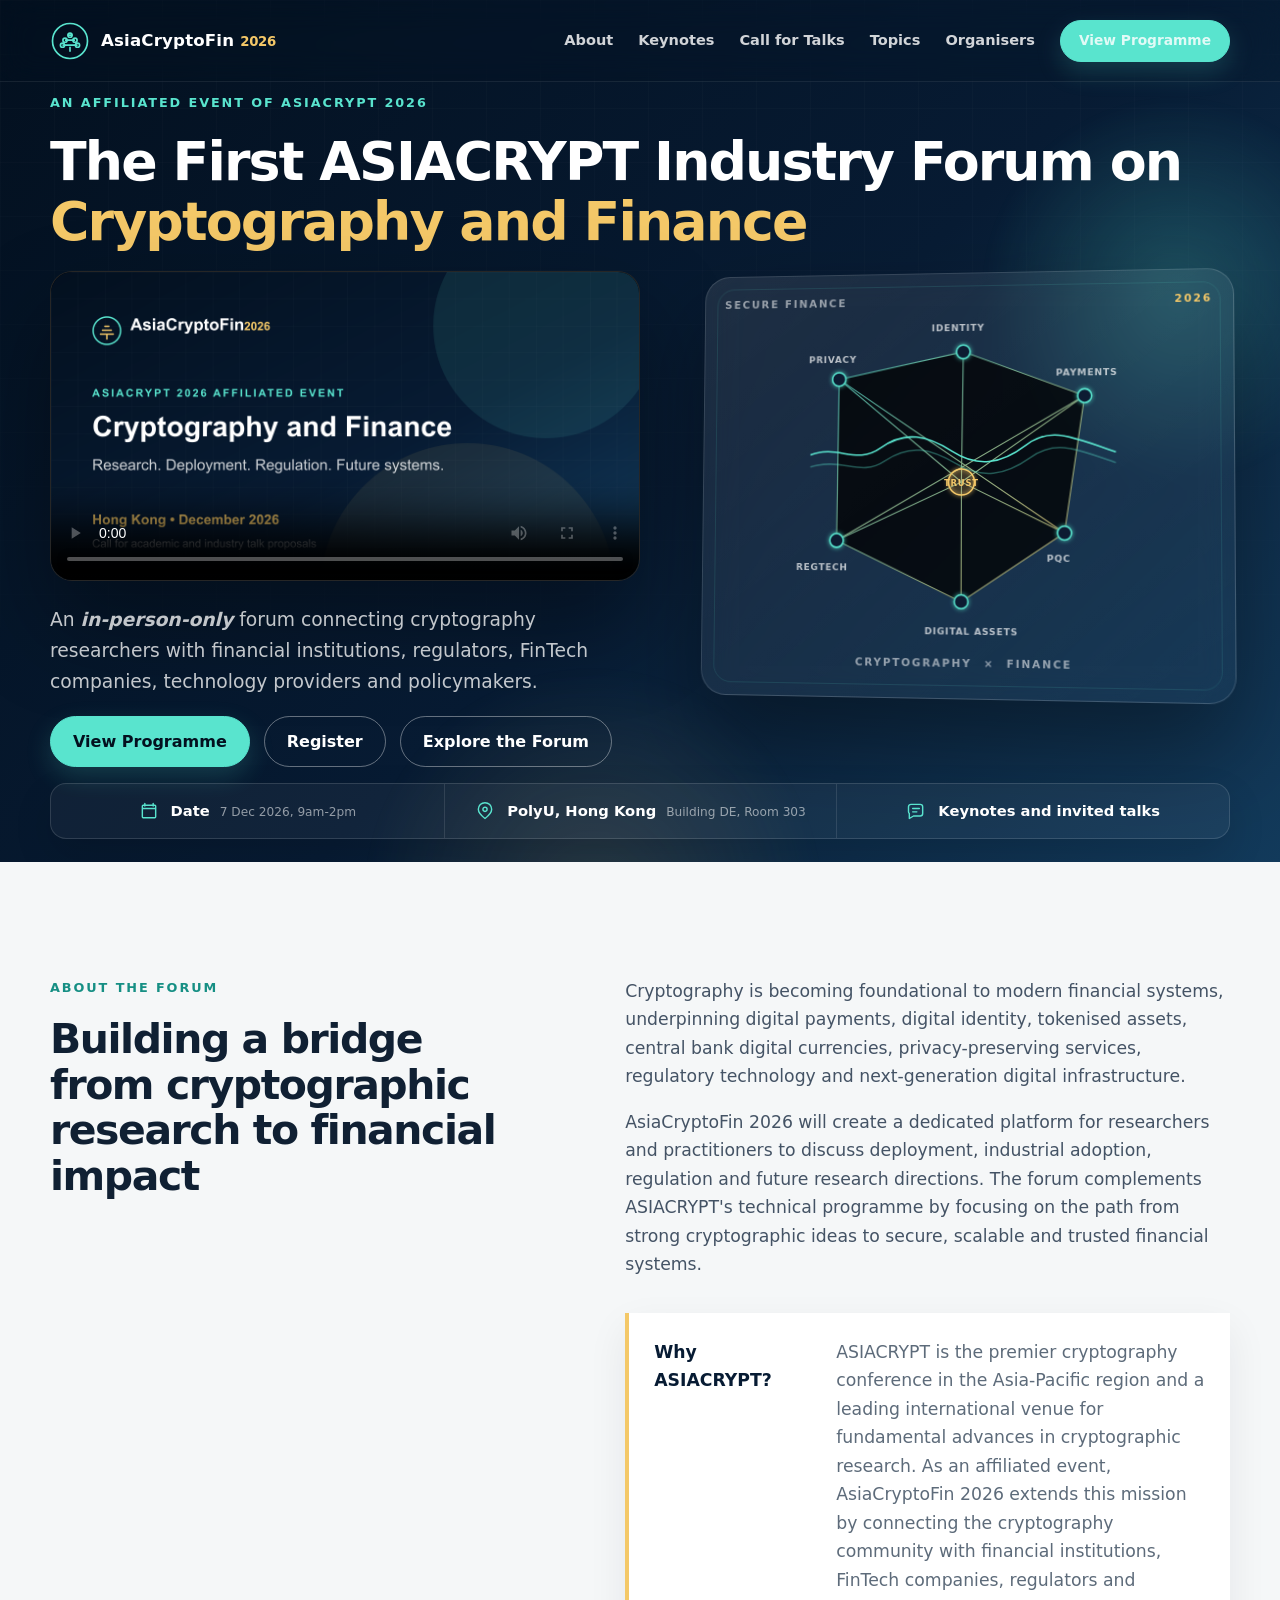
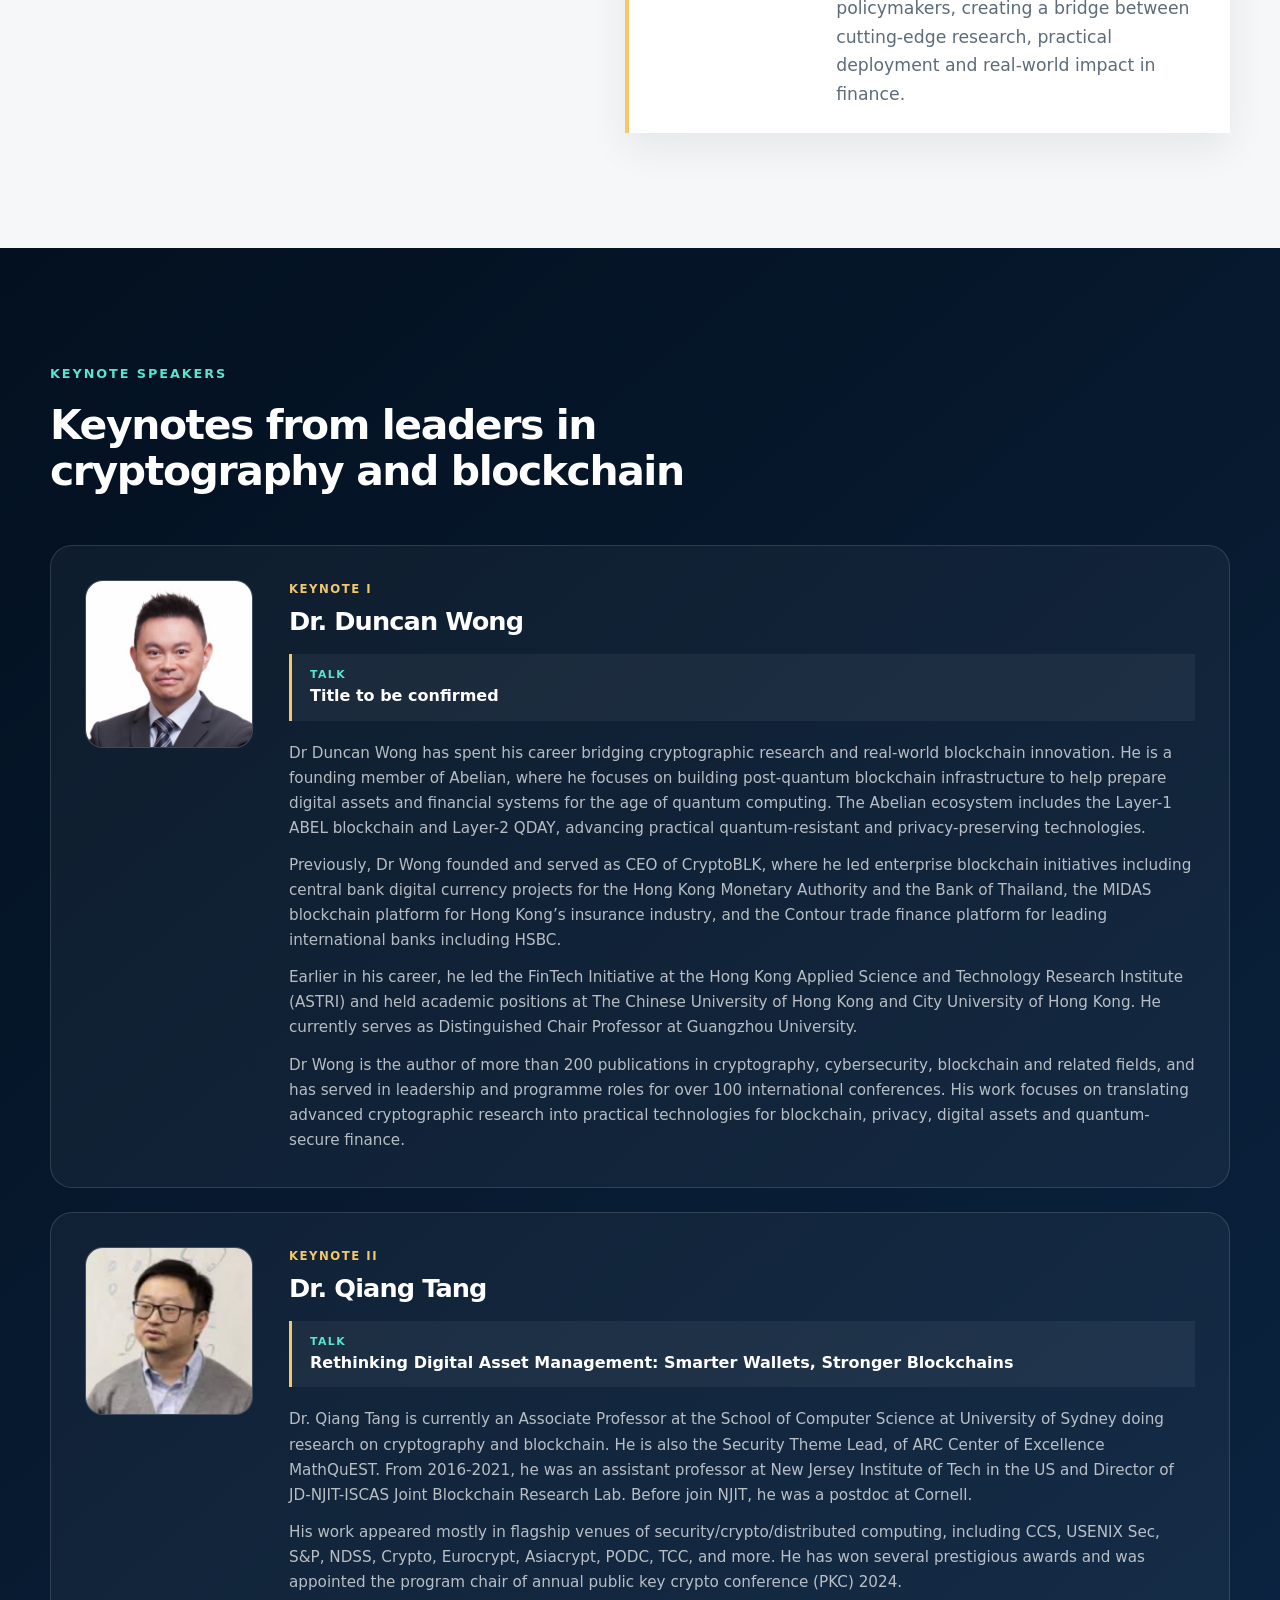
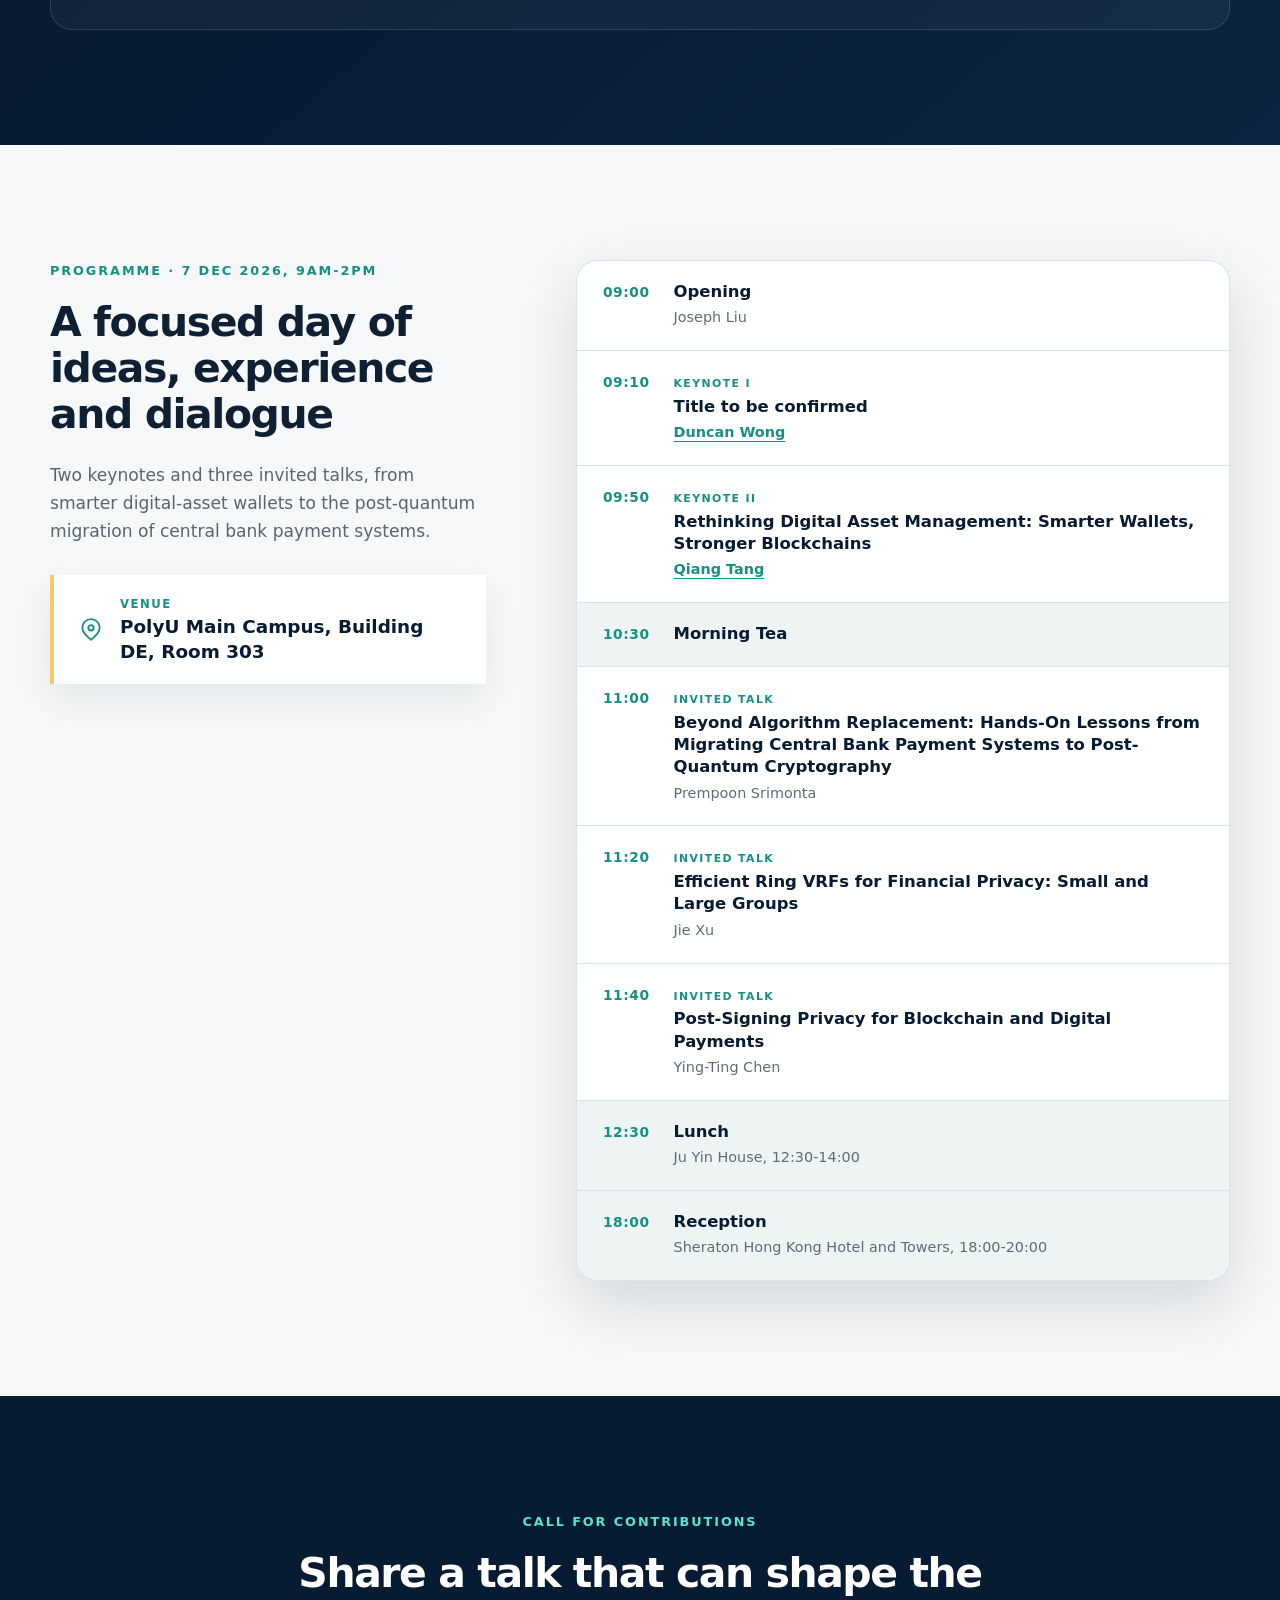
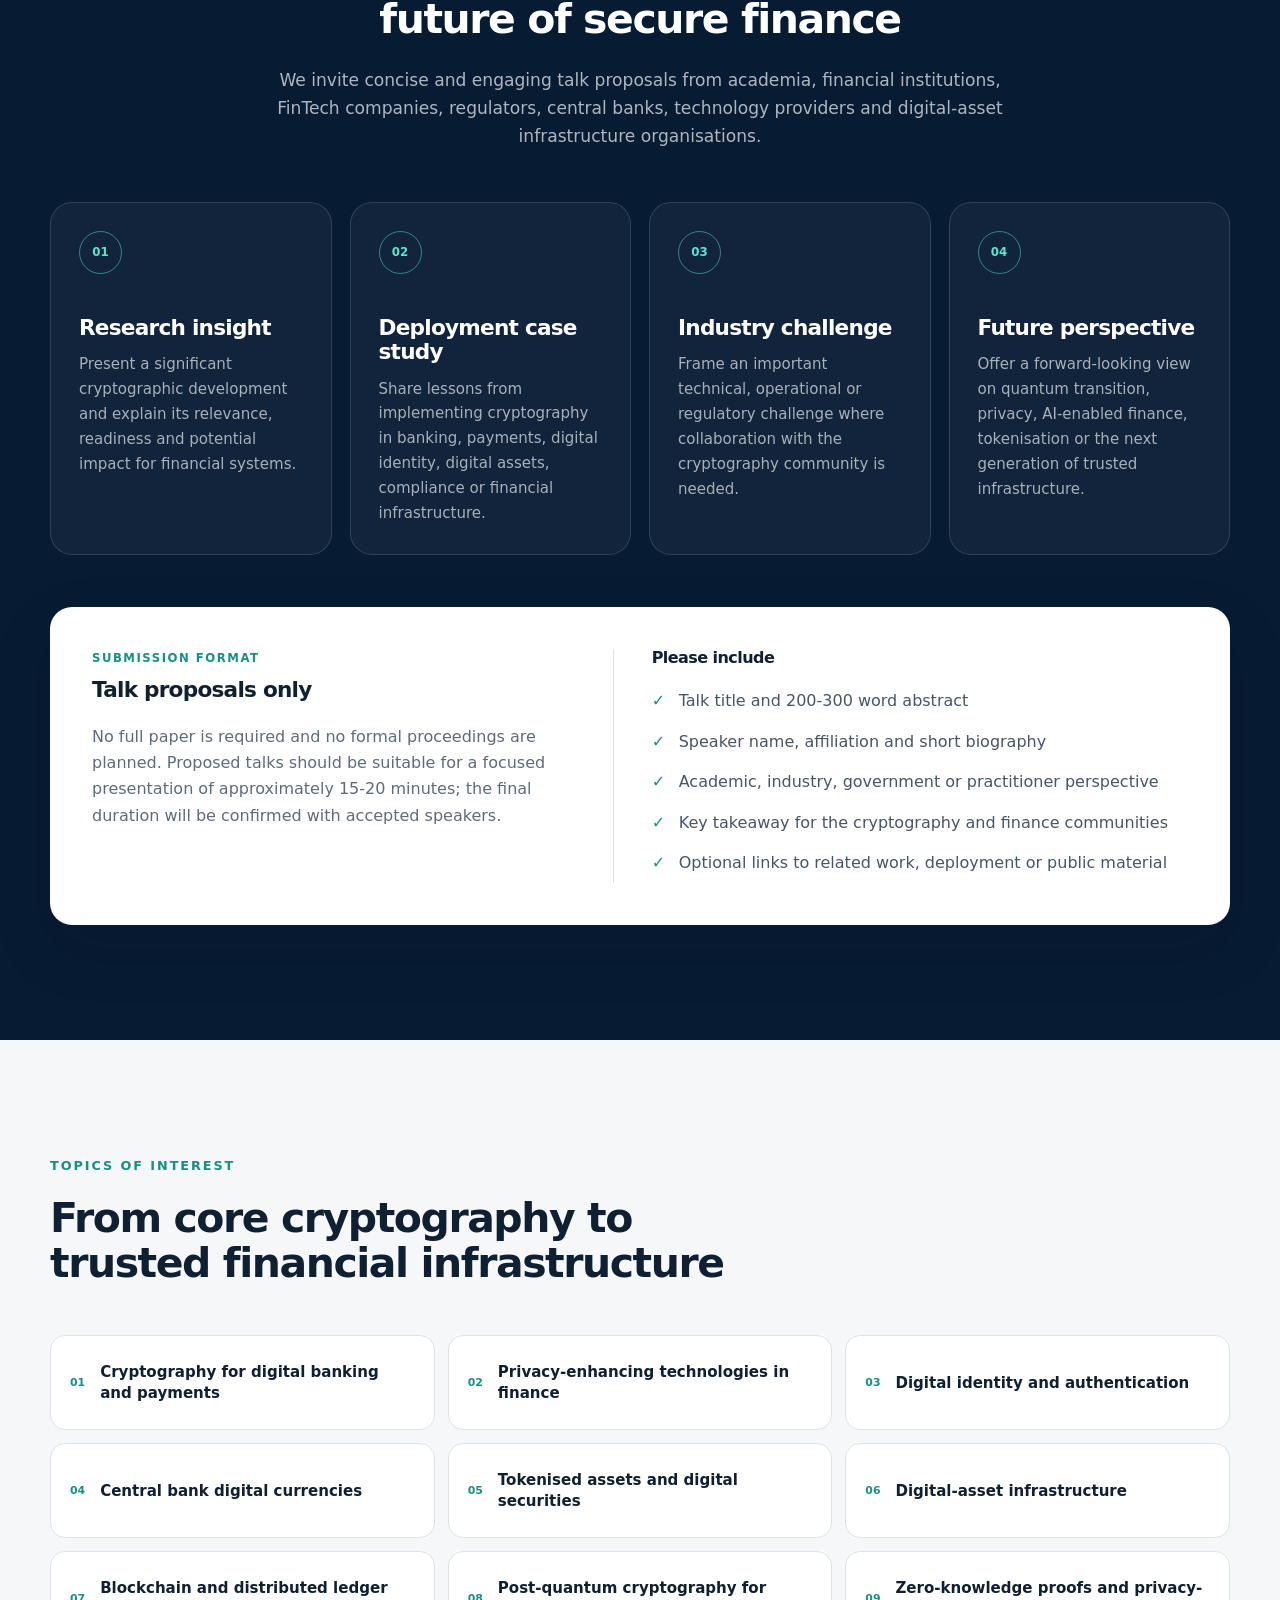
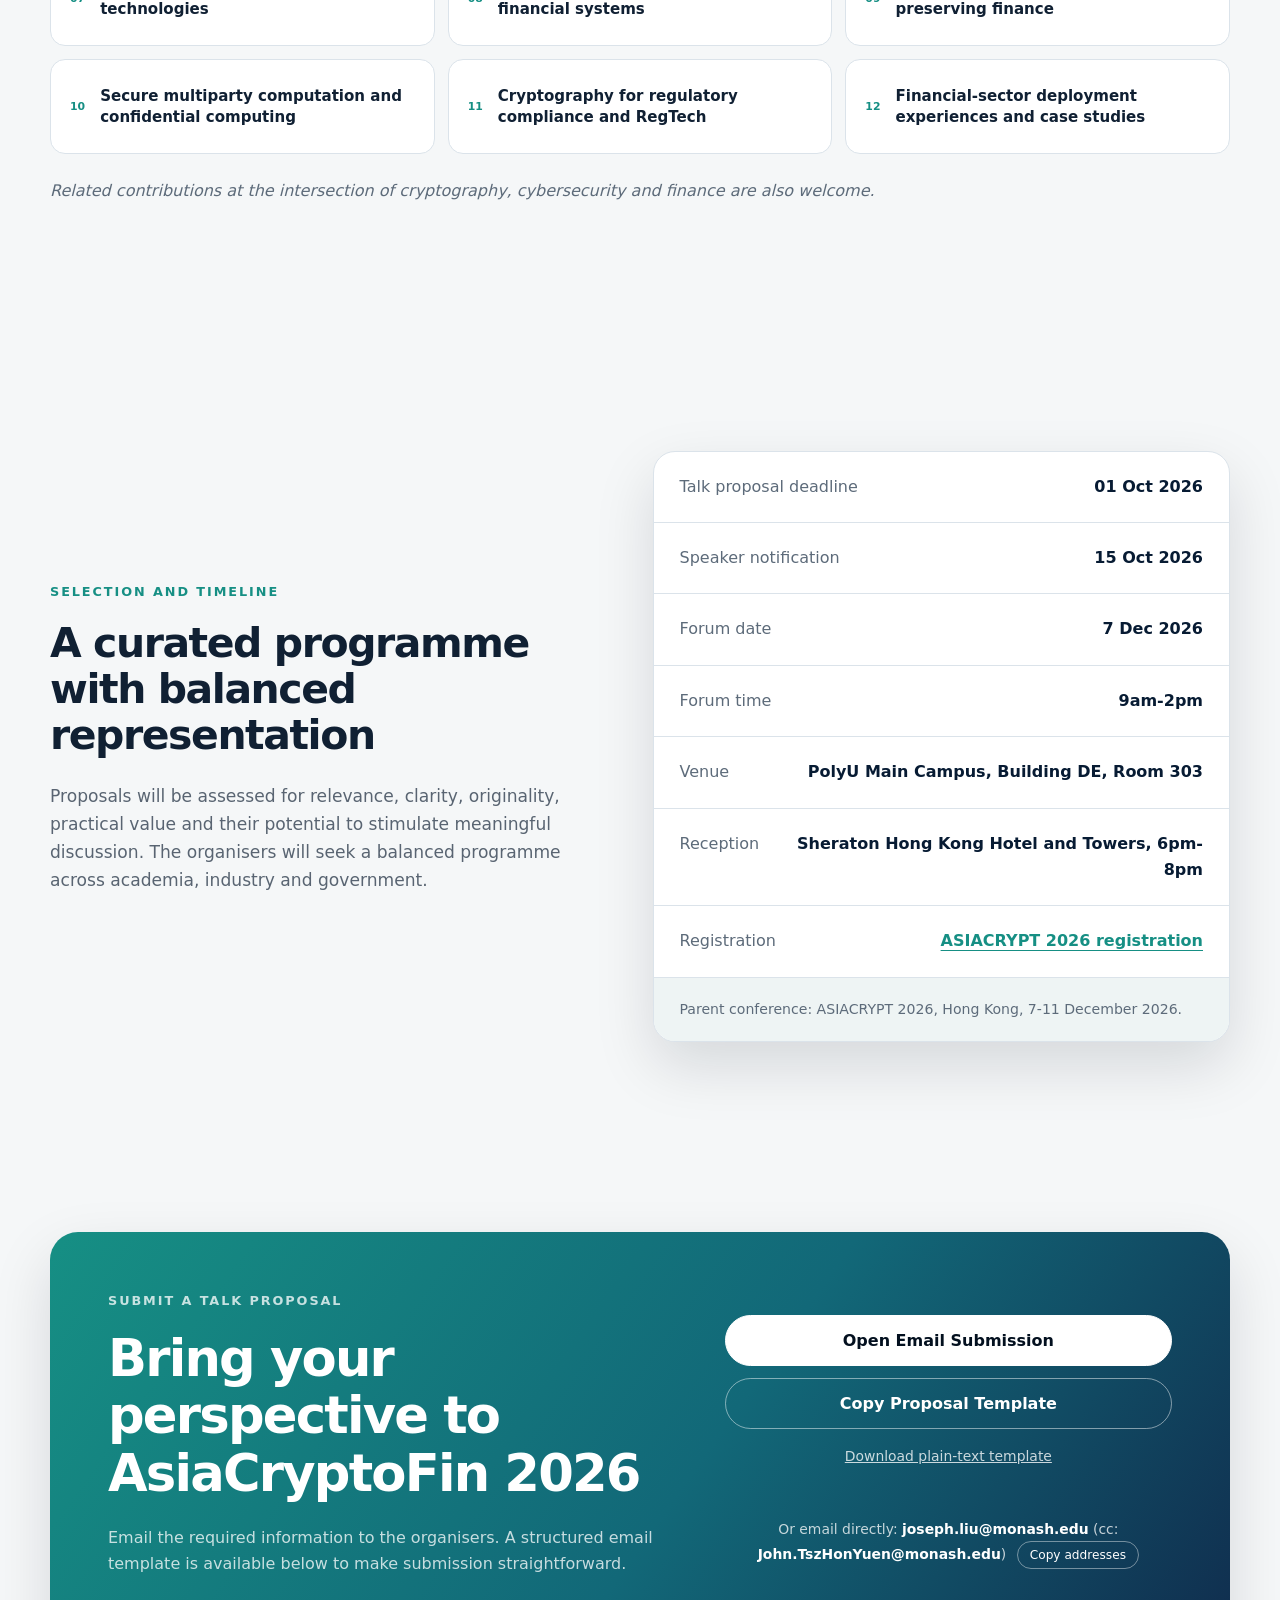
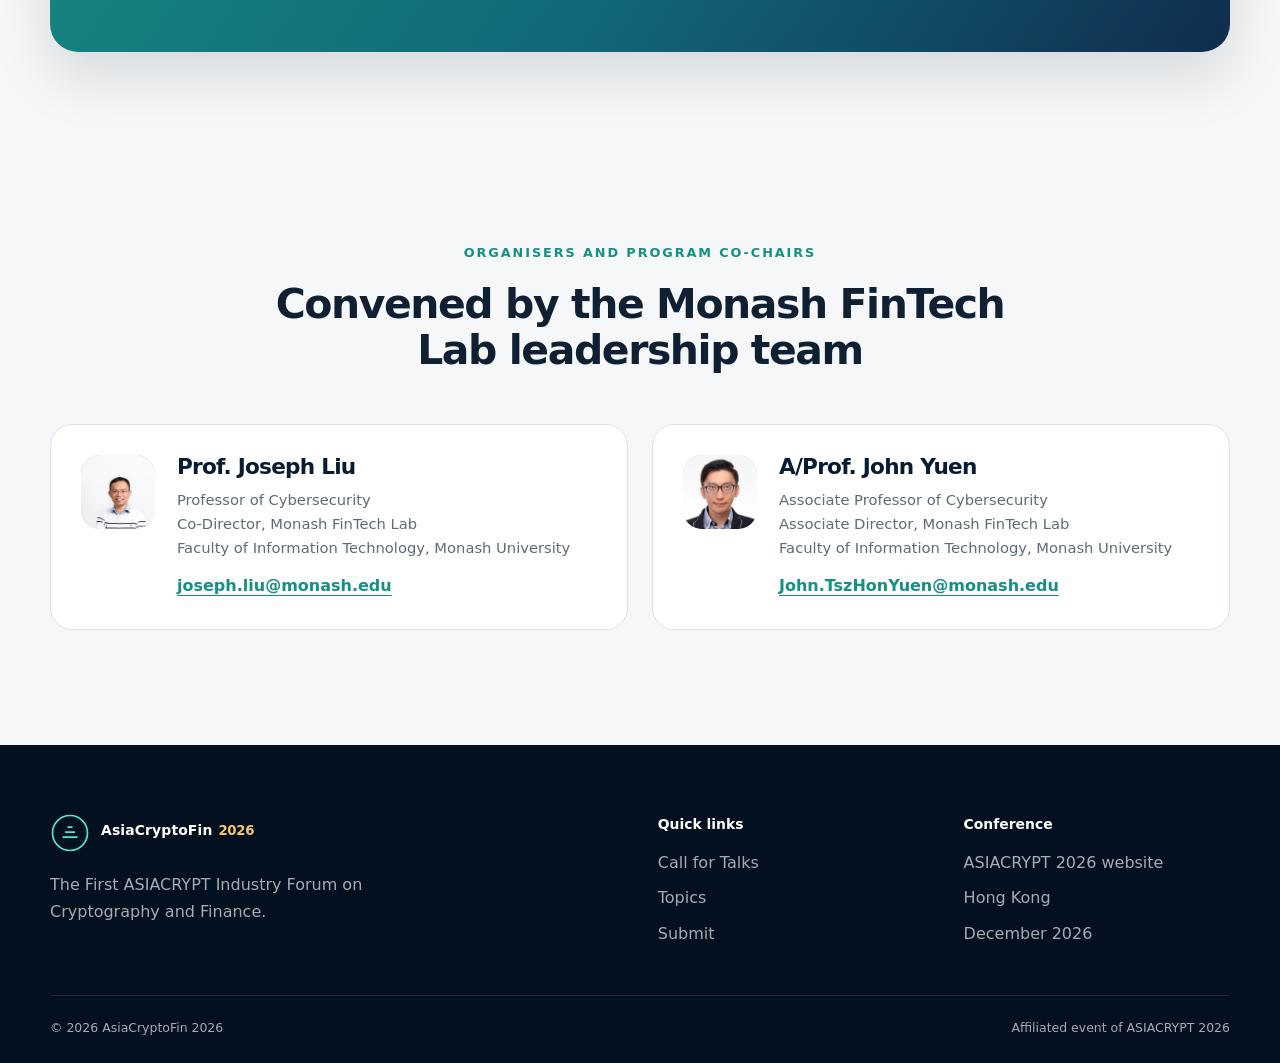
==== commit 90c2b97d: "Make the venue prominent in the programme section - Show the venue as a highlighted callout beside t" ====
--- a/index.html
+++ b/index.html
@@ -230,7 +230,7 @@
               <path d="M20 15a3 3 0 0 1-3 3H9l-5 3v-6a3 3 0 0 1-1-2.2V7a3 3 0 0 1 3-3h11a3 3 0 0 1 3 3Z"></path>
               <path d="M8 9h8M8 13h5"></path>
             </svg>
-            <span class="meta-copy"><strong>Talks and panels</strong><small>No full paper required</small></span>
+            <span class="meta-copy"><strong>Keynotes and invited talks</strong></span>
           </div>
         </div>
       </div>
@@ -292,10 +292,19 @@
 
     <section class="section section-light" id="programme">
       <div class="container programme-layout">
-        <div class="section-heading reveal">
-          <p class="eyebrow eyebrow-dark">Programme · 7 Dec 2026, 9am-2pm</p>
-          <h2>A focused day of ideas, experience and dialogue</h2>
-          <p>Two keynotes and three invited talks, from smarter digital-asset wallets to the post-quantum migration of central bank payment systems.<br><strong>Venue:</strong> PolyU Main Campus, Building DE, Room 303.</p>
+        <div>
+          <div class="section-heading reveal">
+            <p class="eyebrow eyebrow-dark">Programme · 7 Dec 2026, 9am-2pm</p>
+            <h2>A focused day of ideas, experience and dialogue</h2>
+            <p>Two keynotes and three invited talks, from smarter digital-asset wallets to the post-quantum migration of central bank payment systems.</p>
+          </div>
+          <div class="programme-venue reveal">
+            <svg class="meta-icon" viewBox="0 0 24 24" aria-hidden="true" focusable="false">
+              <path d="M20 10c0 5-8 11-8 11S4 15 4 10a8 8 0 1 1 16 0Z"></path>
+              <circle cx="12" cy="10" r="2.5"></circle>
+            </svg>
+            <p><span>Venue</span><strong>PolyU Main Campus, Building DE, Room 303</strong></p>
+          </div>
         </div>
         <ol class="programme-list reveal">
           <li><span>09:00</span><div><strong>Opening</strong><small>Joseph Liu</small></div></li>
--- a/assets/styles.css
+++ b/assets/styles.css
@@ -148,6 +148,12 @@
 .topics-note { margin-top: 24px; color: var(--muted); font-style: italic; }
 
 .programme-layout { display: grid; grid-template-columns: .8fr 1.2fr; gap: 90px; align-items: start; }
+.programme-venue { display: flex; align-items: center; gap: 16px; margin-top: 30px; padding: 20px 24px; border-left: 4px solid var(--gold); background: var(--white); box-shadow: 0 15px 38px rgba(8, 28, 49, .07); }
+.programme-venue .meta-icon { width: 26px; height: 26px; color: var(--teal-dark); }
+.programme-venue p { margin: 0; }
+.programme-venue span, .programme-venue strong { display: block; }
+.programme-venue span { color: var(--teal-dark); font-size: .73rem; font-weight: 900; letter-spacing: .13em; text-transform: uppercase; }
+.programme-venue strong { color: var(--navy-900); font-size: 1.15rem; line-height: 1.35; }
 .programme-list { margin: 0; padding: 0; list-style: none; overflow: hidden; border: 1px solid var(--line); border-radius: var(--radius); background: var(--white); box-shadow: var(--shadow); }
 .programme-list li { display: flex; gap: 24px; align-items: baseline; padding: 20px 26px; border-bottom: 1px solid var(--line); }
 .programme-list li:last-child { border-bottom: 0; }
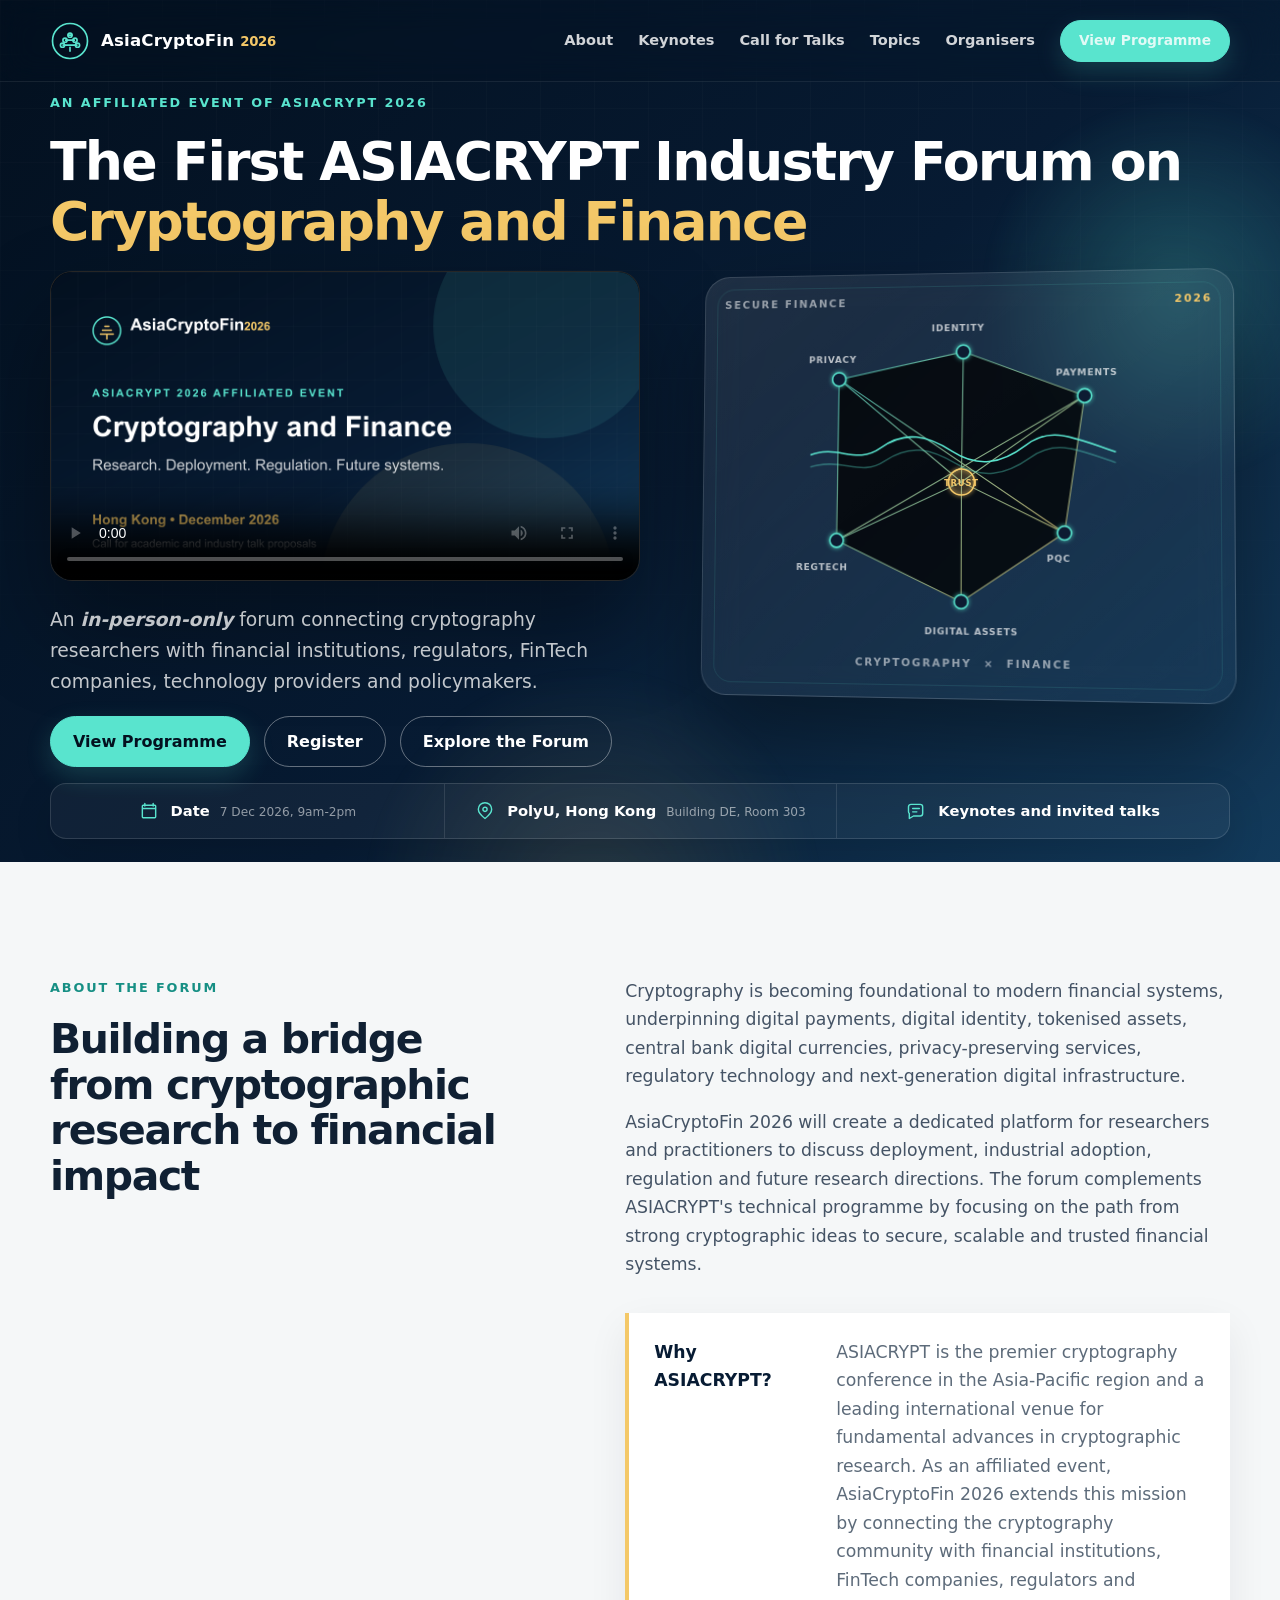
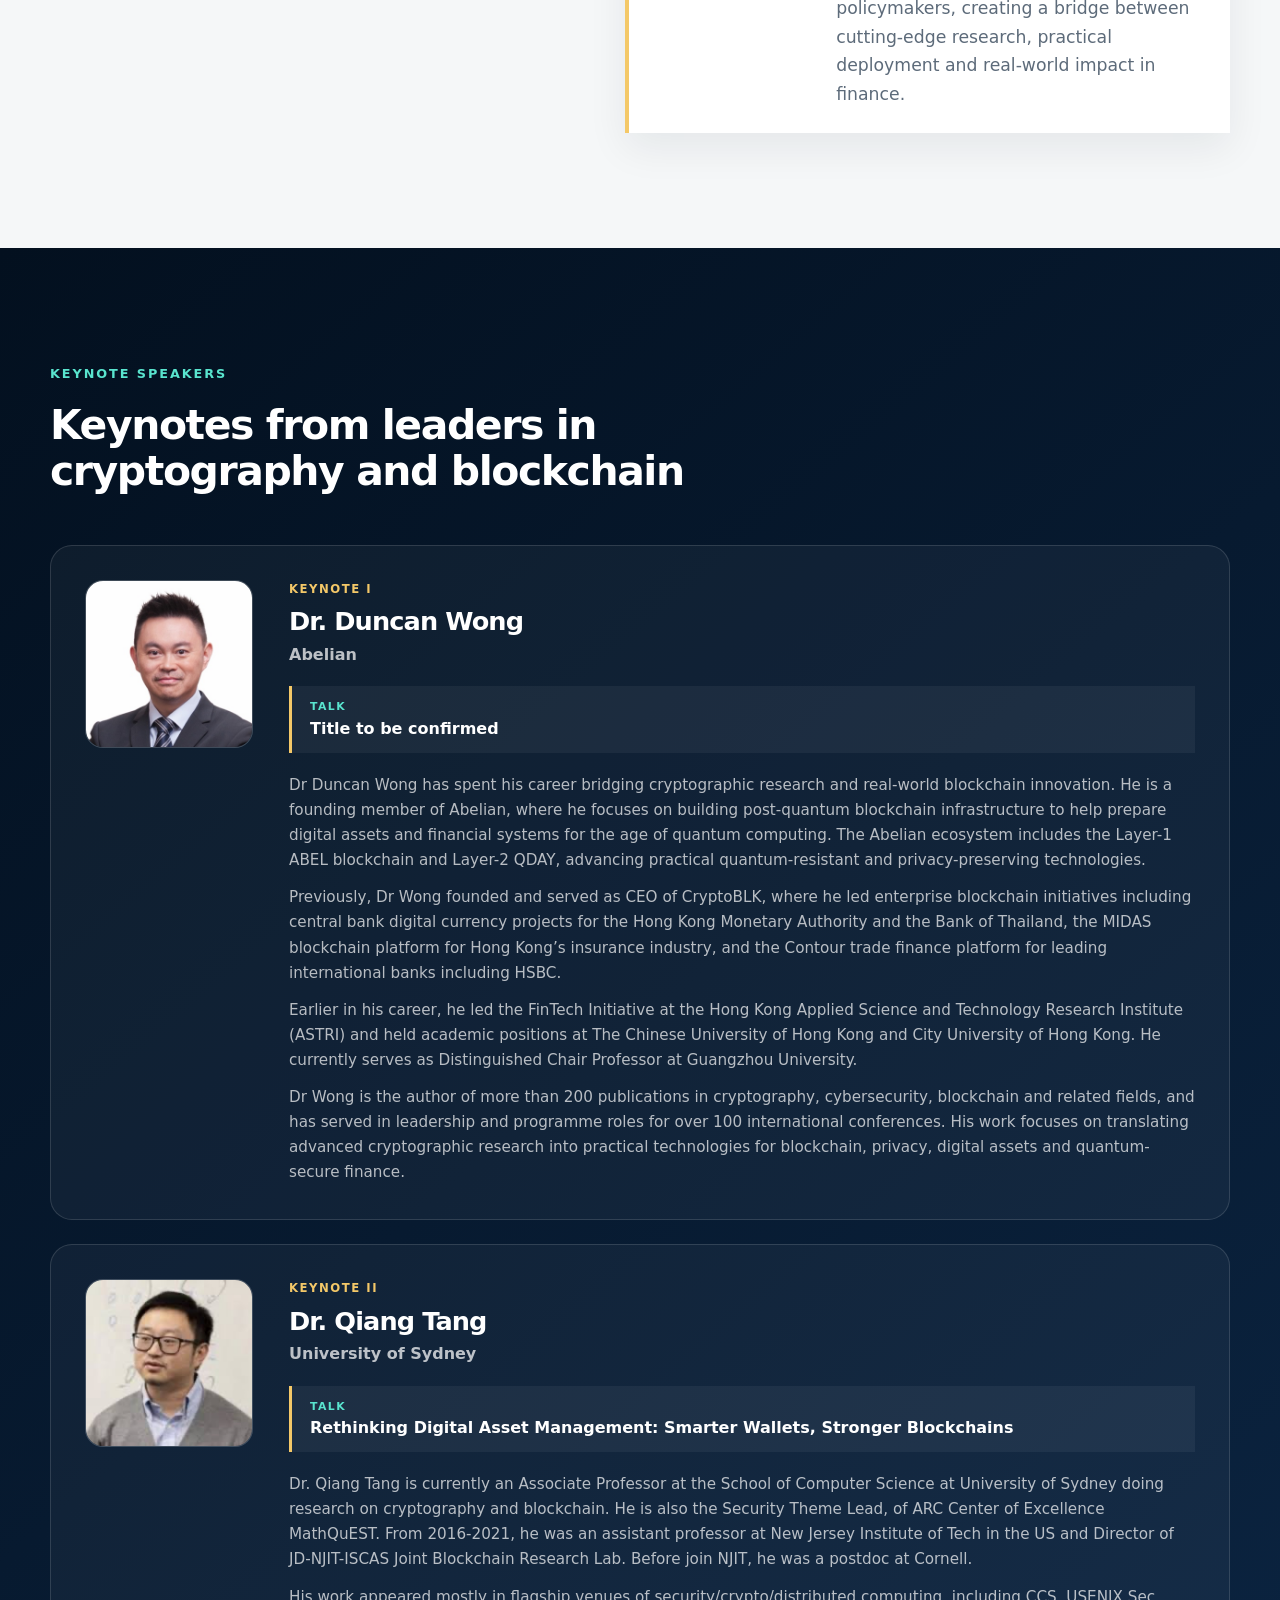
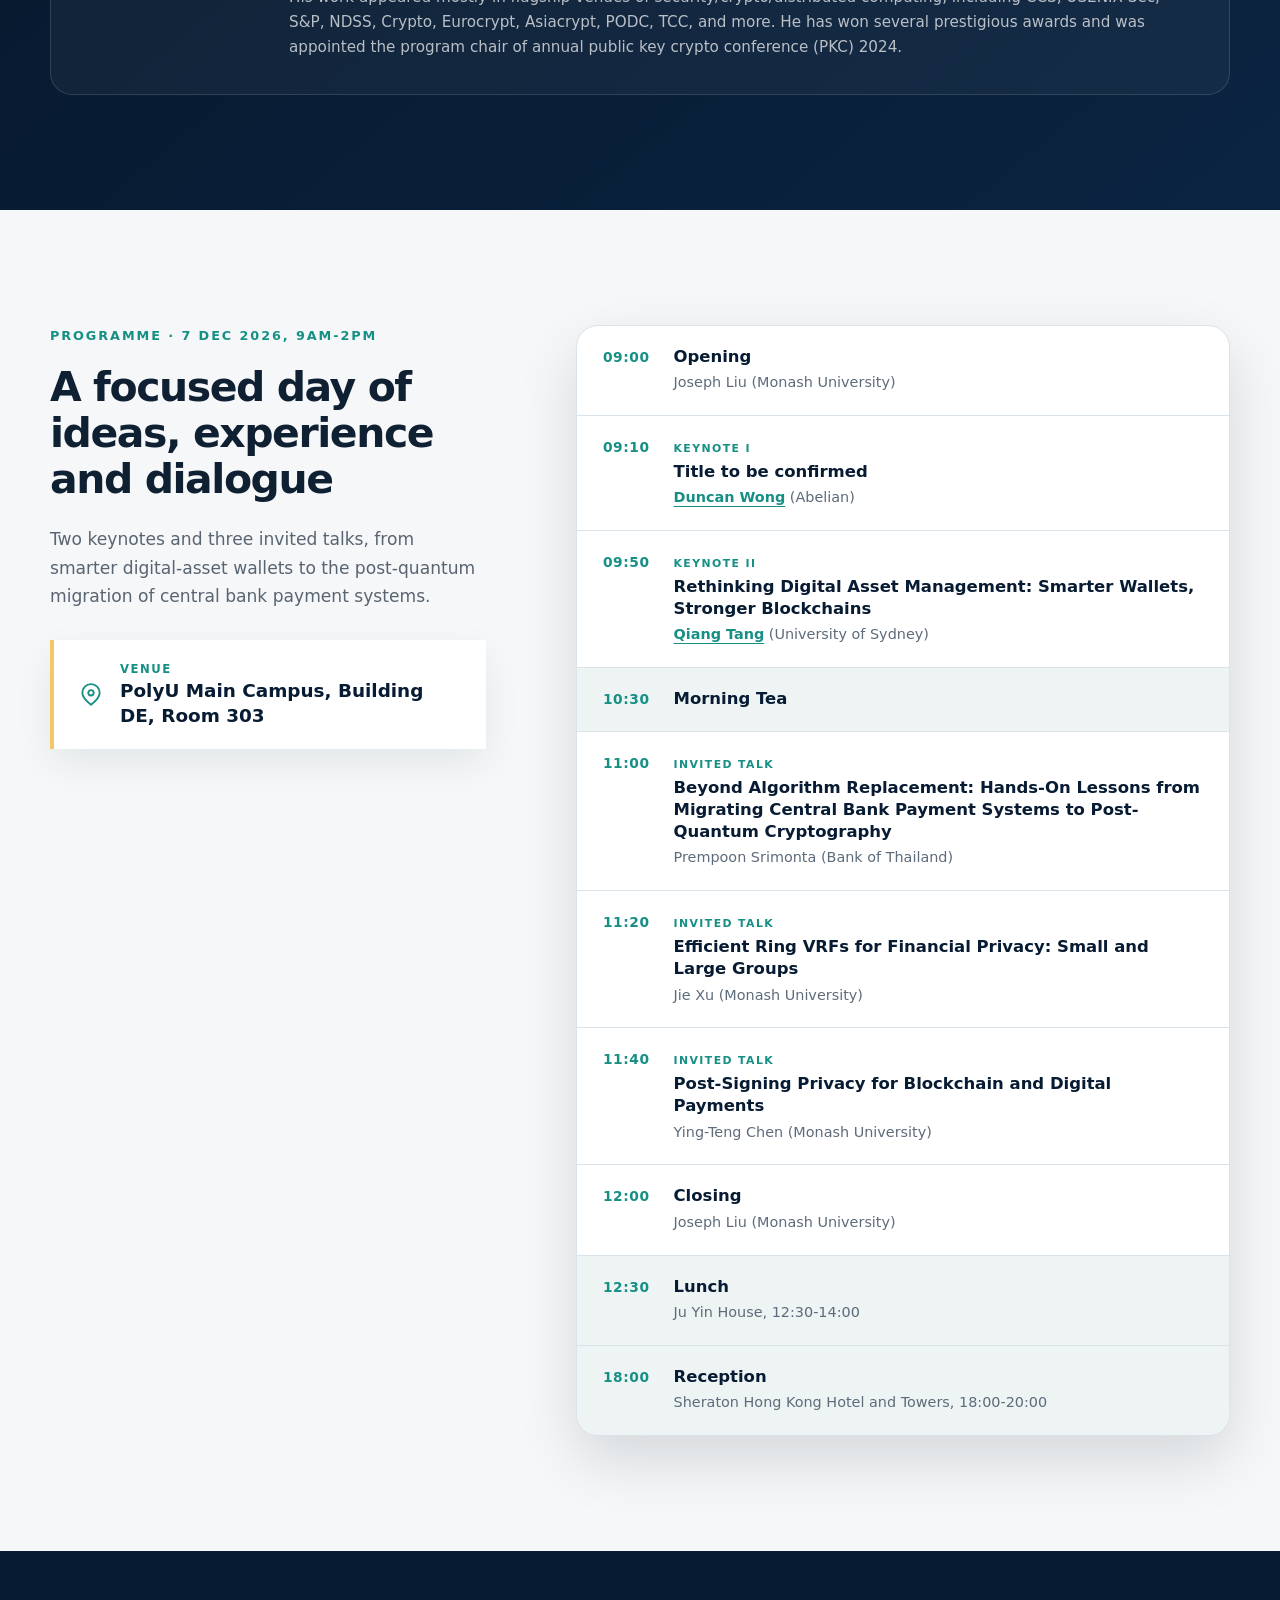
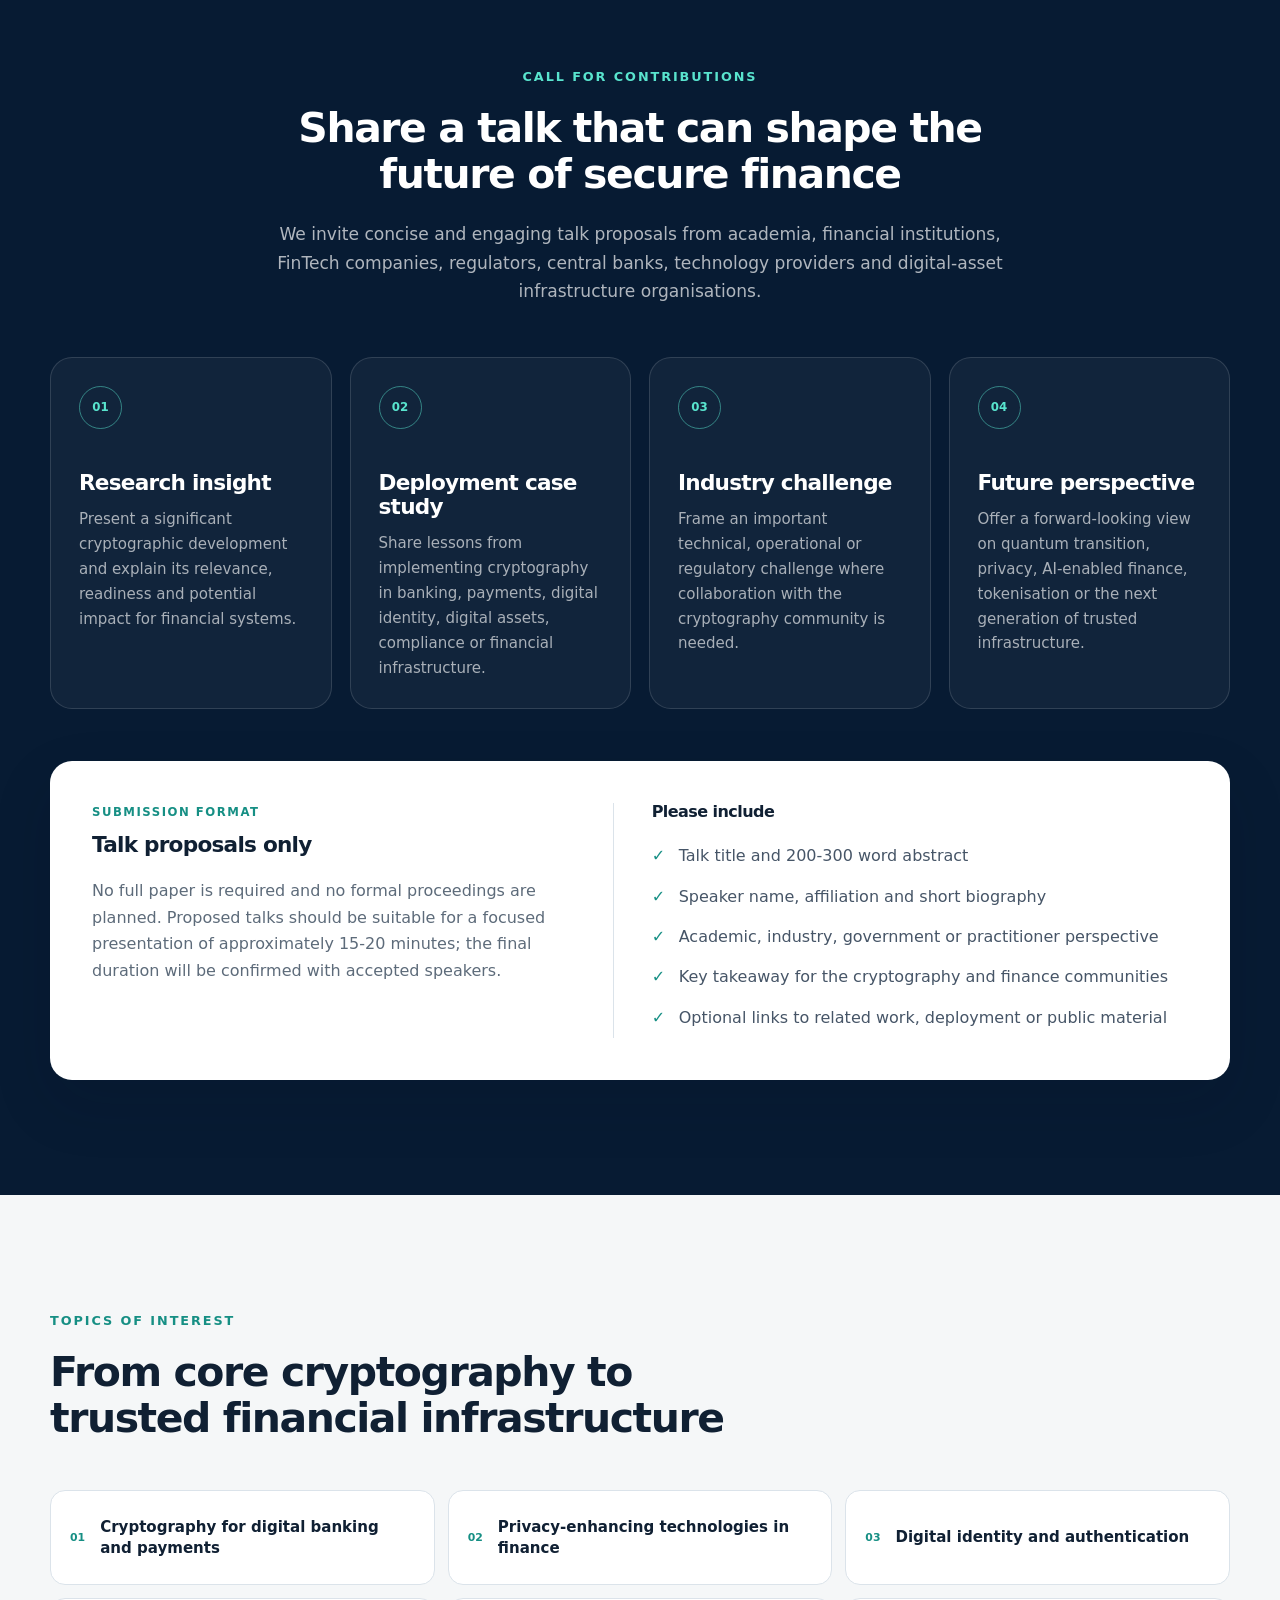
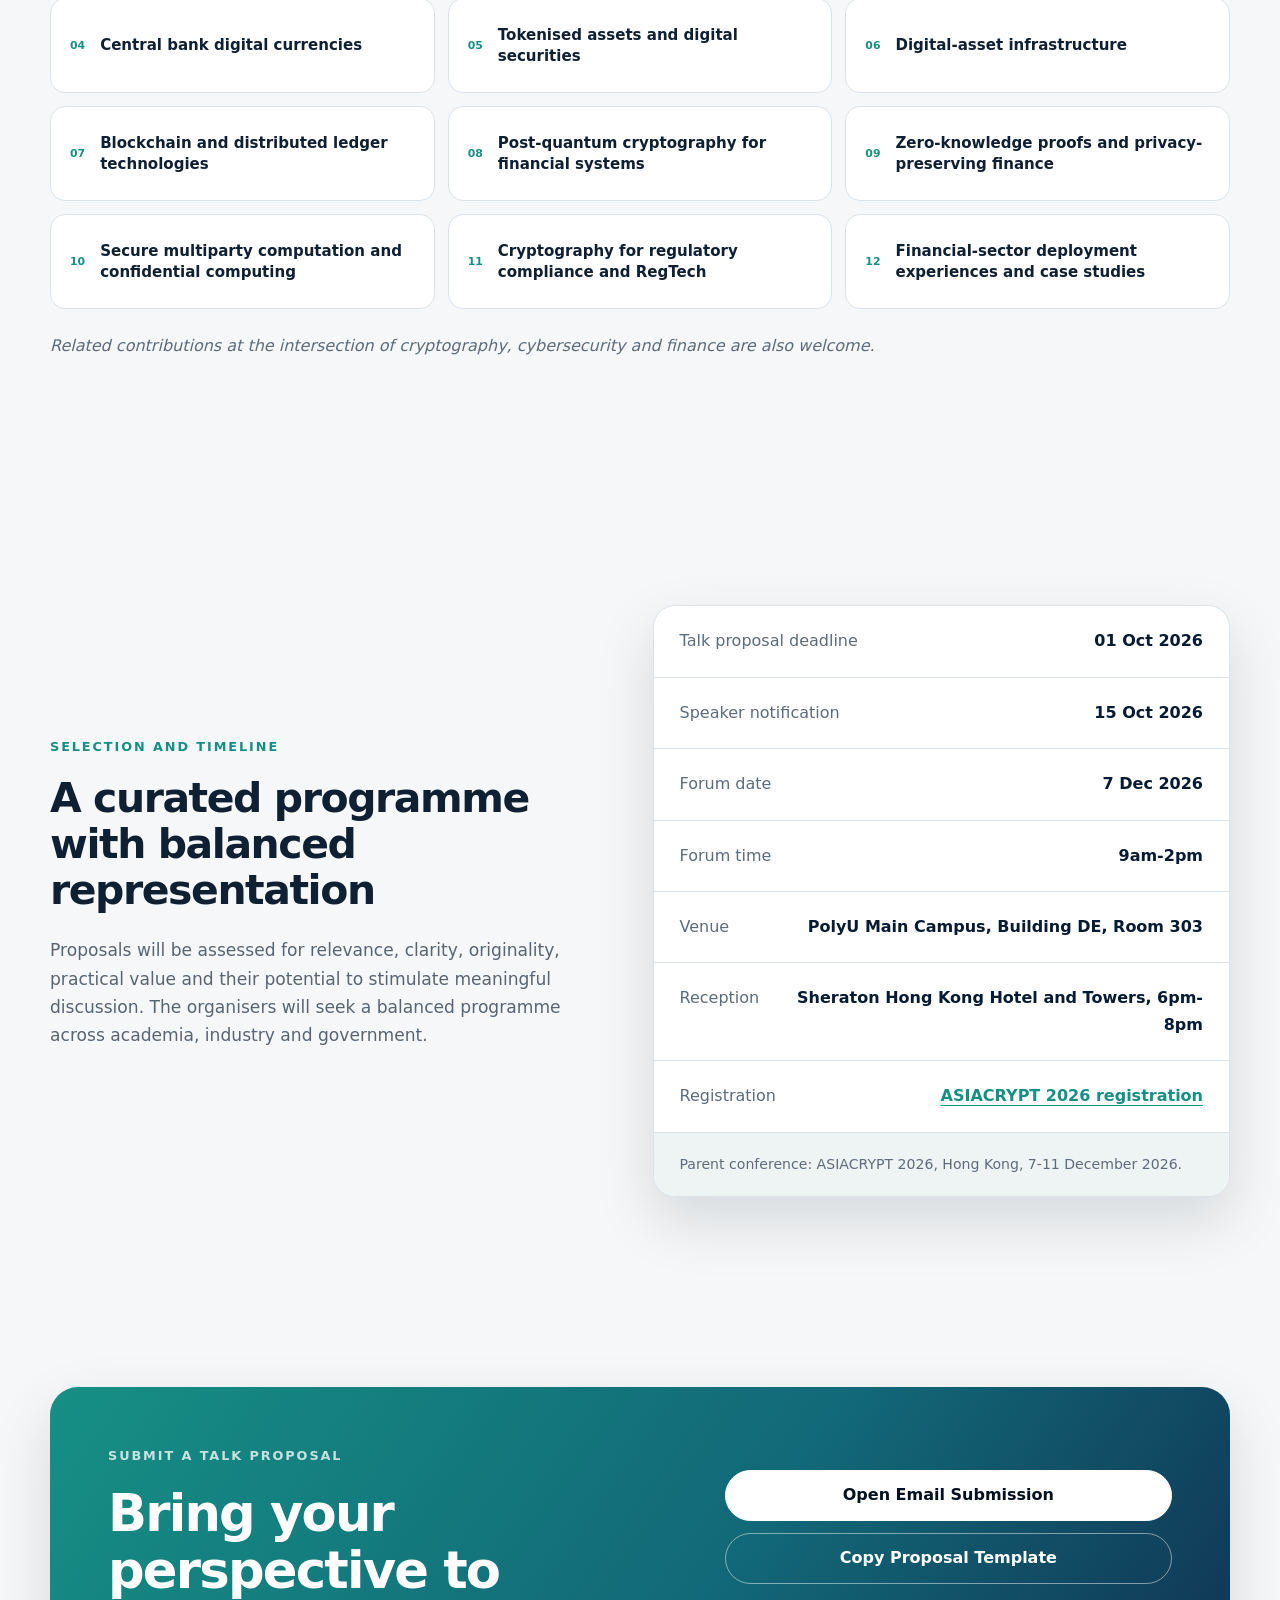
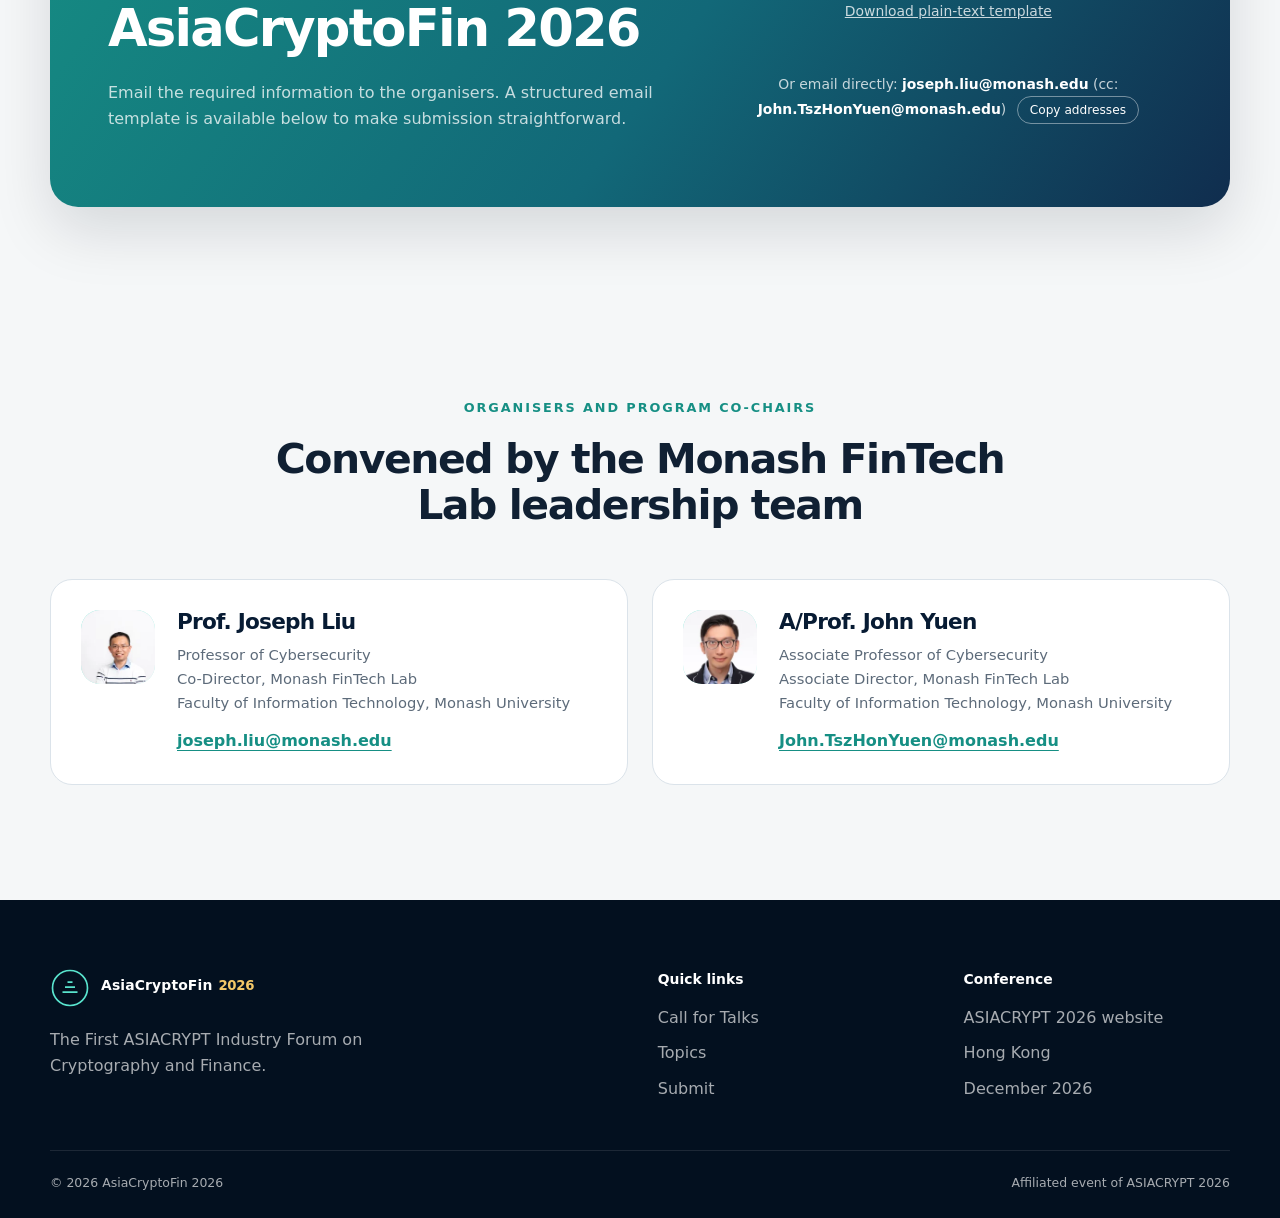
==== commit 1ba999cf: "Add speaker affiliations and closing session - Show affiliations on the keynote cards and beside eac" ====
--- a/index.html
+++ b/index.html
@@ -265,6 +265,7 @@
             <div>
               <p class="keynote-label">Keynote I</p>
               <h3>Dr. Duncan Wong</h3>
+              <p class="keynote-affiliation">Abelian</p>
               <p class="keynote-talk"><span>Talk</span>Title to be confirmed</p>
               <div class="keynote-bio">
                 <p>Dr Duncan Wong has spent his career bridging cryptographic research and real-world blockchain innovation. He is a founding member of Abelian, where he focuses on building post-quantum blockchain infrastructure to help prepare digital assets and financial systems for the age of quantum computing. The Abelian ecosystem includes the Layer-1 ABEL blockchain and Layer-2 QDAY, advancing practical quantum-resistant and privacy-preserving technologies.</p>
@@ -279,6 +280,7 @@
             <div>
               <p class="keynote-label">Keynote II</p>
               <h3>Dr. Qiang Tang</h3>
+              <p class="keynote-affiliation">University of Sydney</p>
               <p class="keynote-talk"><span>Talk</span>Rethinking Digital Asset Management: Smarter Wallets, Stronger Blockchains</p>
               <div class="keynote-bio">
                 <p>Dr. Qiang Tang is currently an Associate Professor at the School of Computer Science at University of Sydney doing research on cryptography and blockchain. He is also the Security Theme Lead, of ARC Center of Excellence MathQuEST. From 2016-2021, he was an assistant professor at New Jersey Institute of Tech in the US and Director of JD-NJIT-ISCAS Joint Blockchain Research Lab. Before join NJIT, he was a postdoc at Cornell.</p>
@@ -307,13 +309,14 @@
           </div>
         </div>
         <ol class="programme-list reveal">
-          <li><span>09:00</span><div><strong>Opening</strong><small>Joseph Liu</small></div></li>
-          <li><span>09:10</span><div><em>Keynote I</em><strong>Title to be confirmed</strong><small><a href="#keynote-duncan-wong">Duncan Wong</a></small></div></li>
-          <li><span>09:50</span><div><em>Keynote II</em><strong>Rethinking Digital Asset Management: Smarter Wallets, Stronger Blockchains</strong><small><a href="#keynote-qiang-tang">Qiang Tang</a></small></div></li>
+          <li><span>09:00</span><div><strong>Opening</strong><small>Joseph Liu (Monash University)</small></div></li>
+          <li><span>09:10</span><div><em>Keynote I</em><strong>Title to be confirmed</strong><small><a href="#keynote-duncan-wong">Duncan Wong</a> (Abelian)</small></div></li>
+          <li><span>09:50</span><div><em>Keynote II</em><strong>Rethinking Digital Asset Management: Smarter Wallets, Stronger Blockchains</strong><small><a href="#keynote-qiang-tang">Qiang Tang</a> (University of Sydney)</small></div></li>
           <li class="programme-break"><span>10:30</span><div><strong>Morning Tea</strong></div></li>
-          <li><span>11:00</span><div><em>Invited Talk</em><strong>Beyond Algorithm Replacement: Hands-On Lessons from Migrating Central Bank Payment Systems to Post-Quantum Cryptography</strong><small>Prempoon Srimonta</small></div></li>
-          <li><span>11:20</span><div><em>Invited Talk</em><strong>Efficient Ring VRFs for Financial Privacy: Small and Large Groups</strong><small>Jie Xu</small></div></li>
-          <li><span>11:40</span><div><em>Invited Talk</em><strong>Post-Signing Privacy for Blockchain and Digital Payments</strong><small>Ying-Ting Chen</small></div></li>
+          <li><span>11:00</span><div><em>Invited Talk</em><strong>Beyond Algorithm Replacement: Hands-On Lessons from Migrating Central Bank Payment Systems to Post-Quantum Cryptography</strong><small>Prempoon Srimonta (Bank of Thailand)</small></div></li>
+          <li><span>11:20</span><div><em>Invited Talk</em><strong>Efficient Ring VRFs for Financial Privacy: Small and Large Groups</strong><small>Jie Xu (Monash University)</small></div></li>
+          <li><span>11:40</span><div><em>Invited Talk</em><strong>Post-Signing Privacy for Blockchain and Digital Payments</strong><small>Ying-Teng Chen (Monash University)</small></div></li>
+          <li><span>12:00</span><div><strong>Closing</strong><small>Joseph Liu (Monash University)</small></div></li>
           <li class="programme-break"><span>12:30</span><div><strong>Lunch</strong><small>Ju Yin House, 12:30-14:00</small></div></li>
           <li class="programme-break"><span>18:00</span><div><strong>Reception</strong><small>Sheraton Hong Kong Hotel and Towers, 18:00-20:00</small></div></li>
         </ol>
--- a/assets/styles.css
+++ b/assets/styles.css
@@ -170,7 +170,8 @@
 .keynote-photo { aspect-ratio: 1; overflow: hidden; border: 1px solid rgba(255,255,255,.15); border-radius: 18px; background: rgba(255,255,255,.06); }
 .keynote-photo img { width: 100%; height: 100%; object-fit: cover; object-position: center 18%; }
 .keynote-label { margin: 0 0 8px; color: var(--gold); font-size: .73rem; font-weight: 900; letter-spacing: .13em; text-transform: uppercase; }
-.keynote-card h3 { margin-bottom: 18px; font-size: 1.6rem; }
+.keynote-card h3 { margin-bottom: 6px; font-size: 1.6rem; }
+.keynote-affiliation { margin: 0 0 18px; color: rgba(255,255,255,.72); font-size: 1rem; font-weight: 600; }
 .keynote-talk { margin: 0 0 20px; padding: 13px 18px; border-left: 3px solid var(--gold); background: rgba(255,255,255,.05); font-weight: 700; line-height: 1.4; }
 .keynote-talk span { display: block; margin-bottom: 3px; color: var(--teal); font-size: .68rem; font-weight: 900; letter-spacing: .13em; text-transform: uppercase; }
 .keynote-bio p { margin: 0 0 12px; color: rgba(255,255,255,.7); font-size: .95rem; }
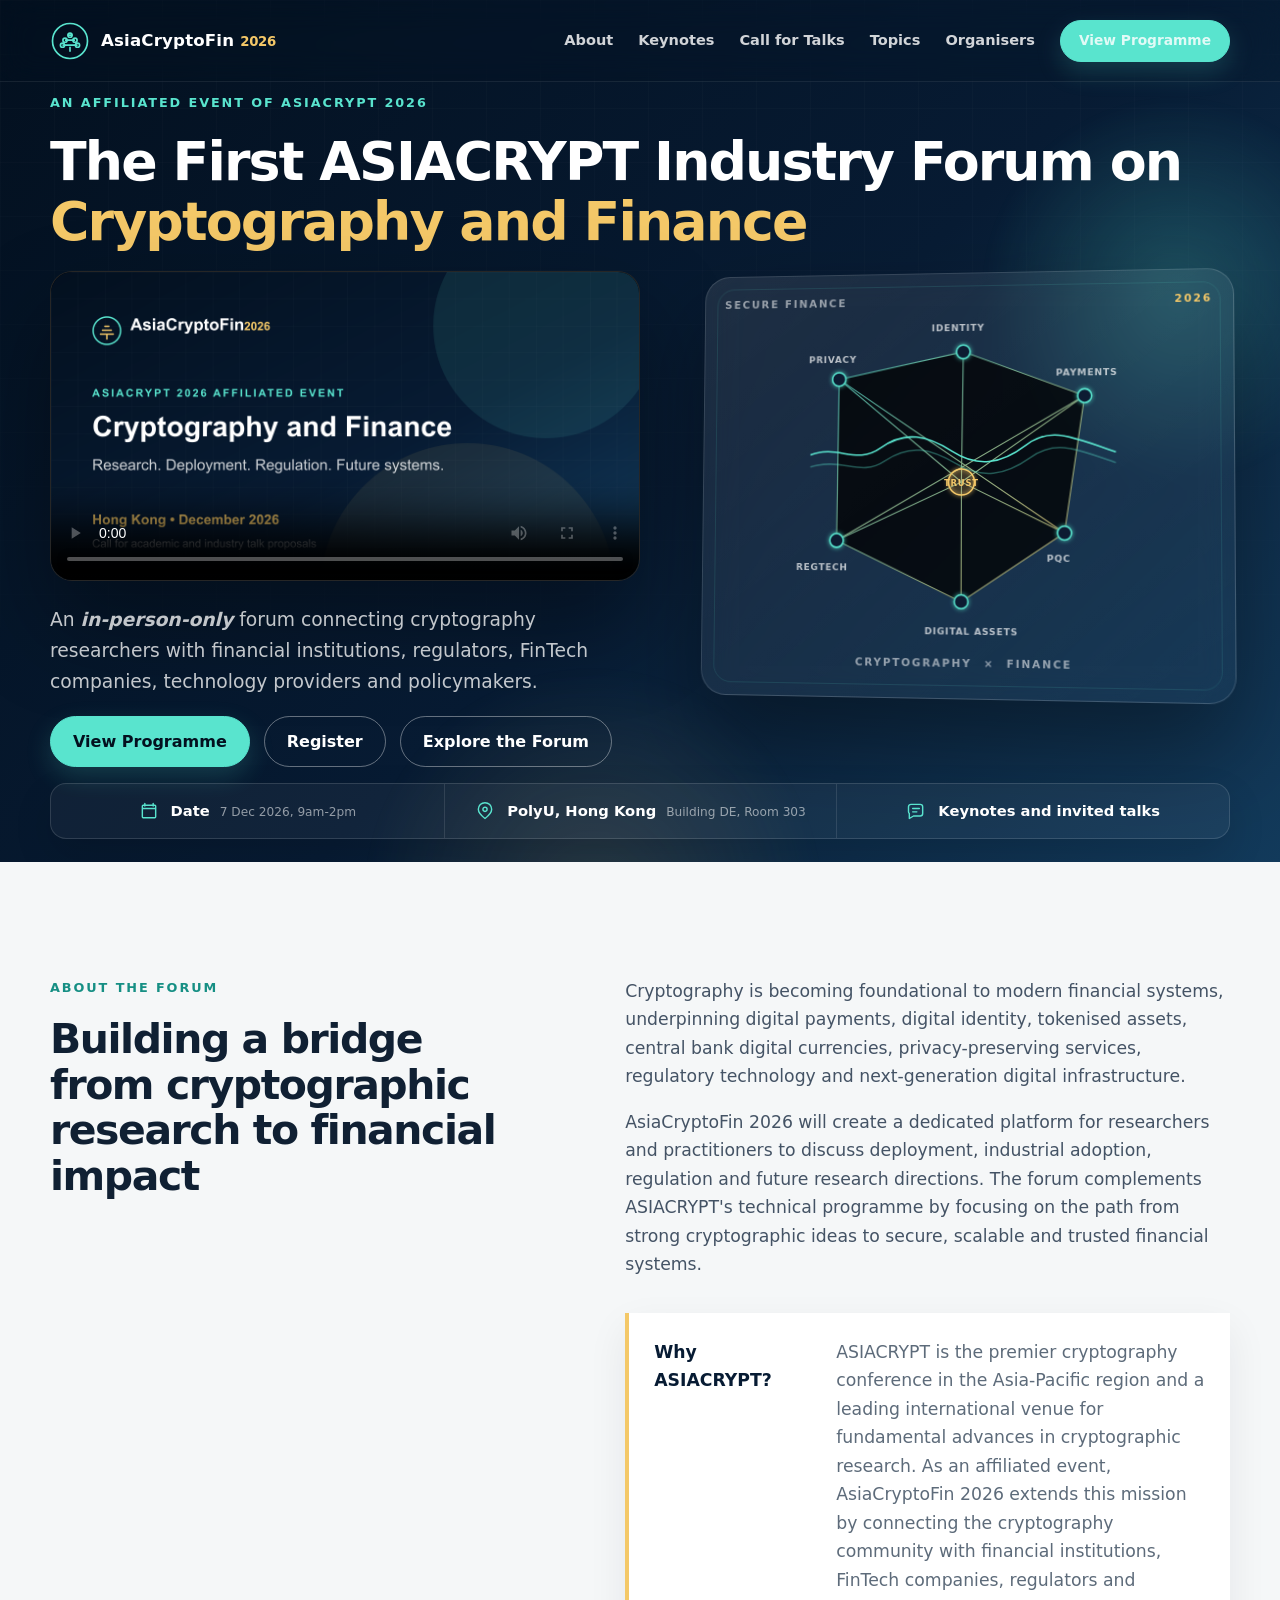
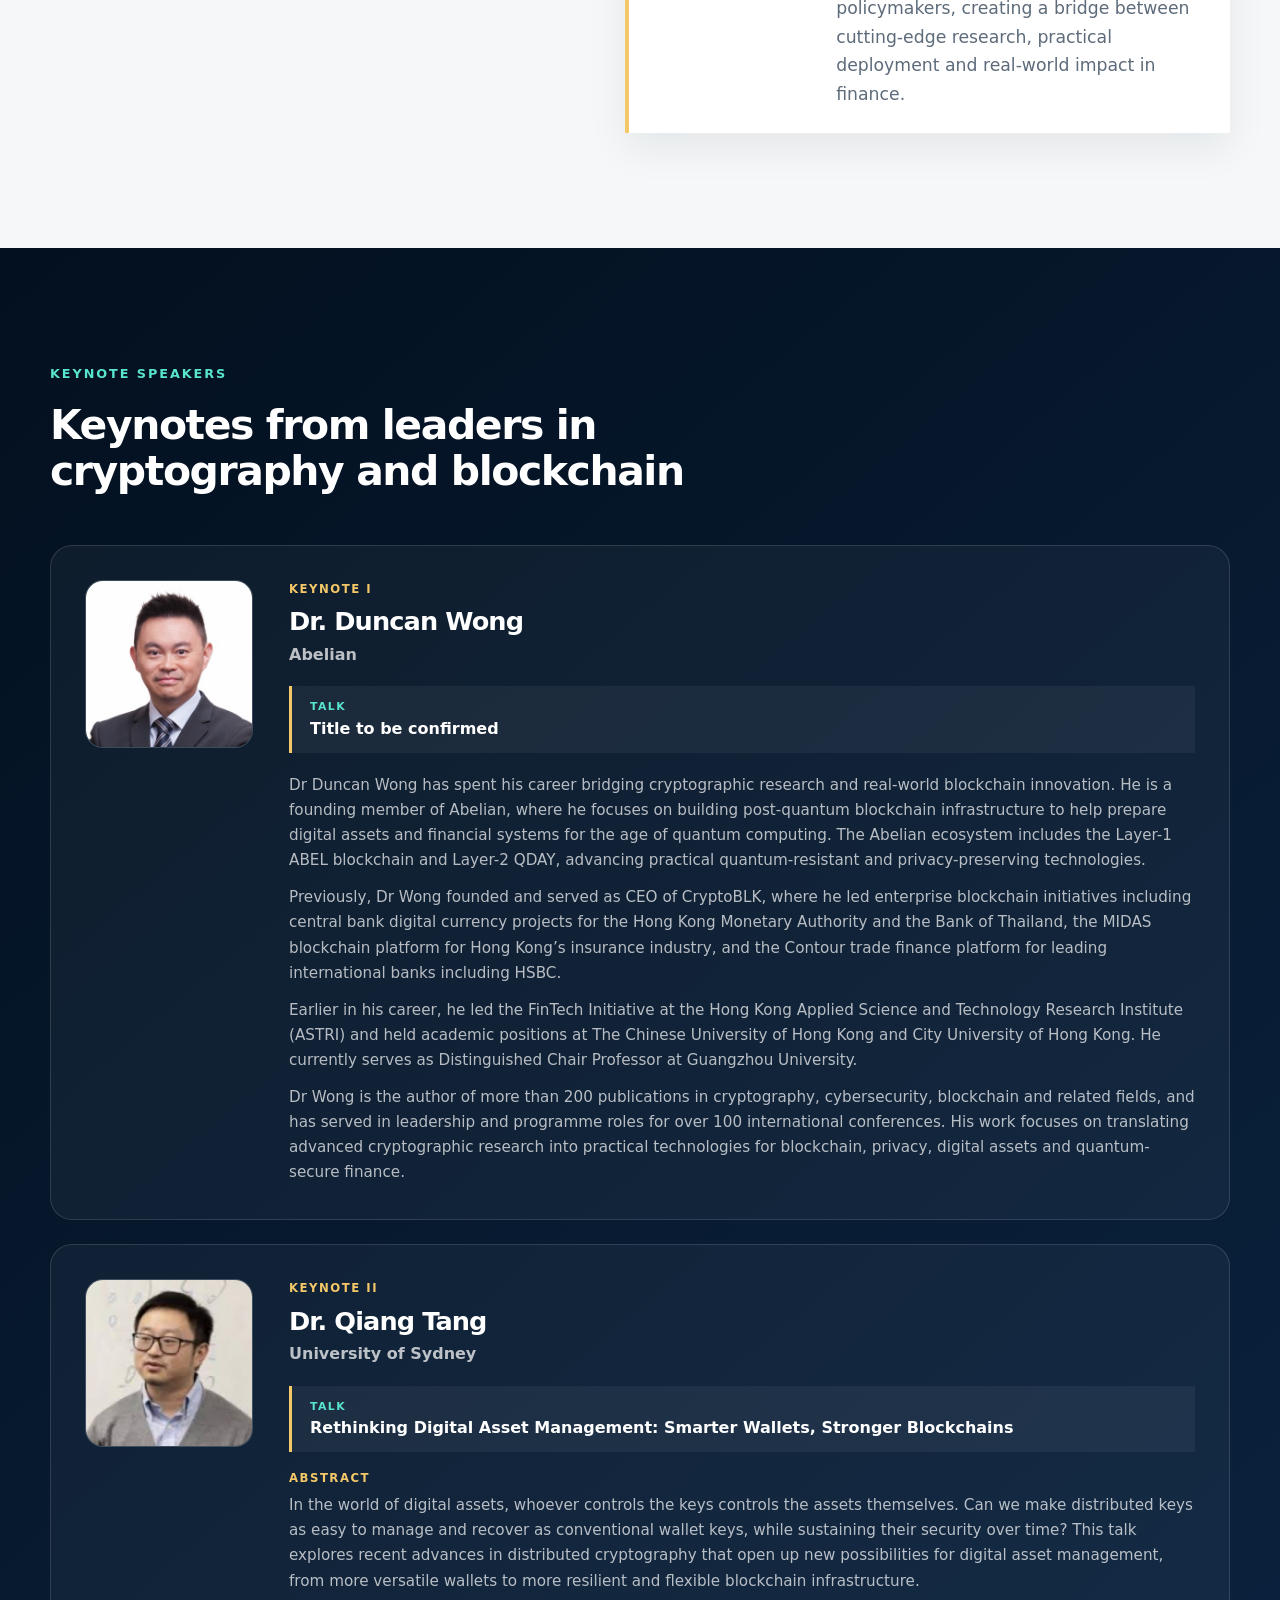
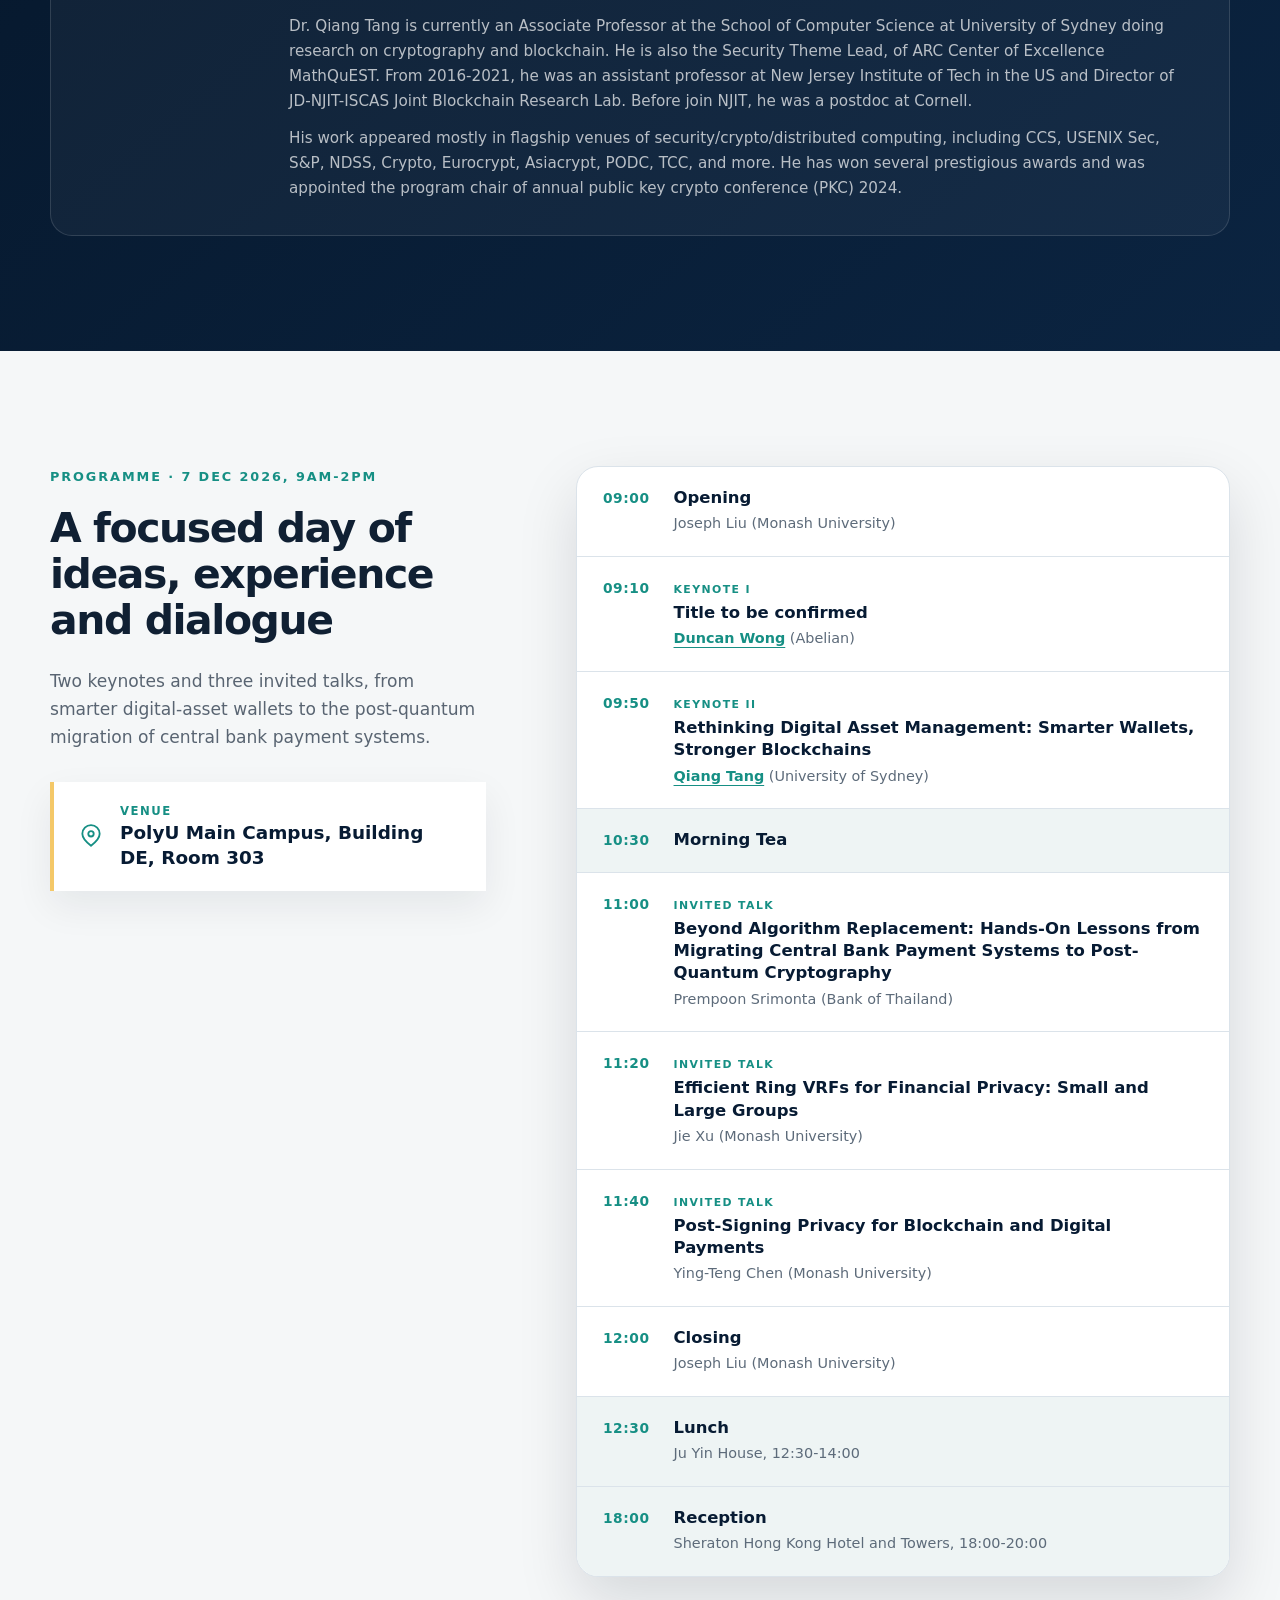
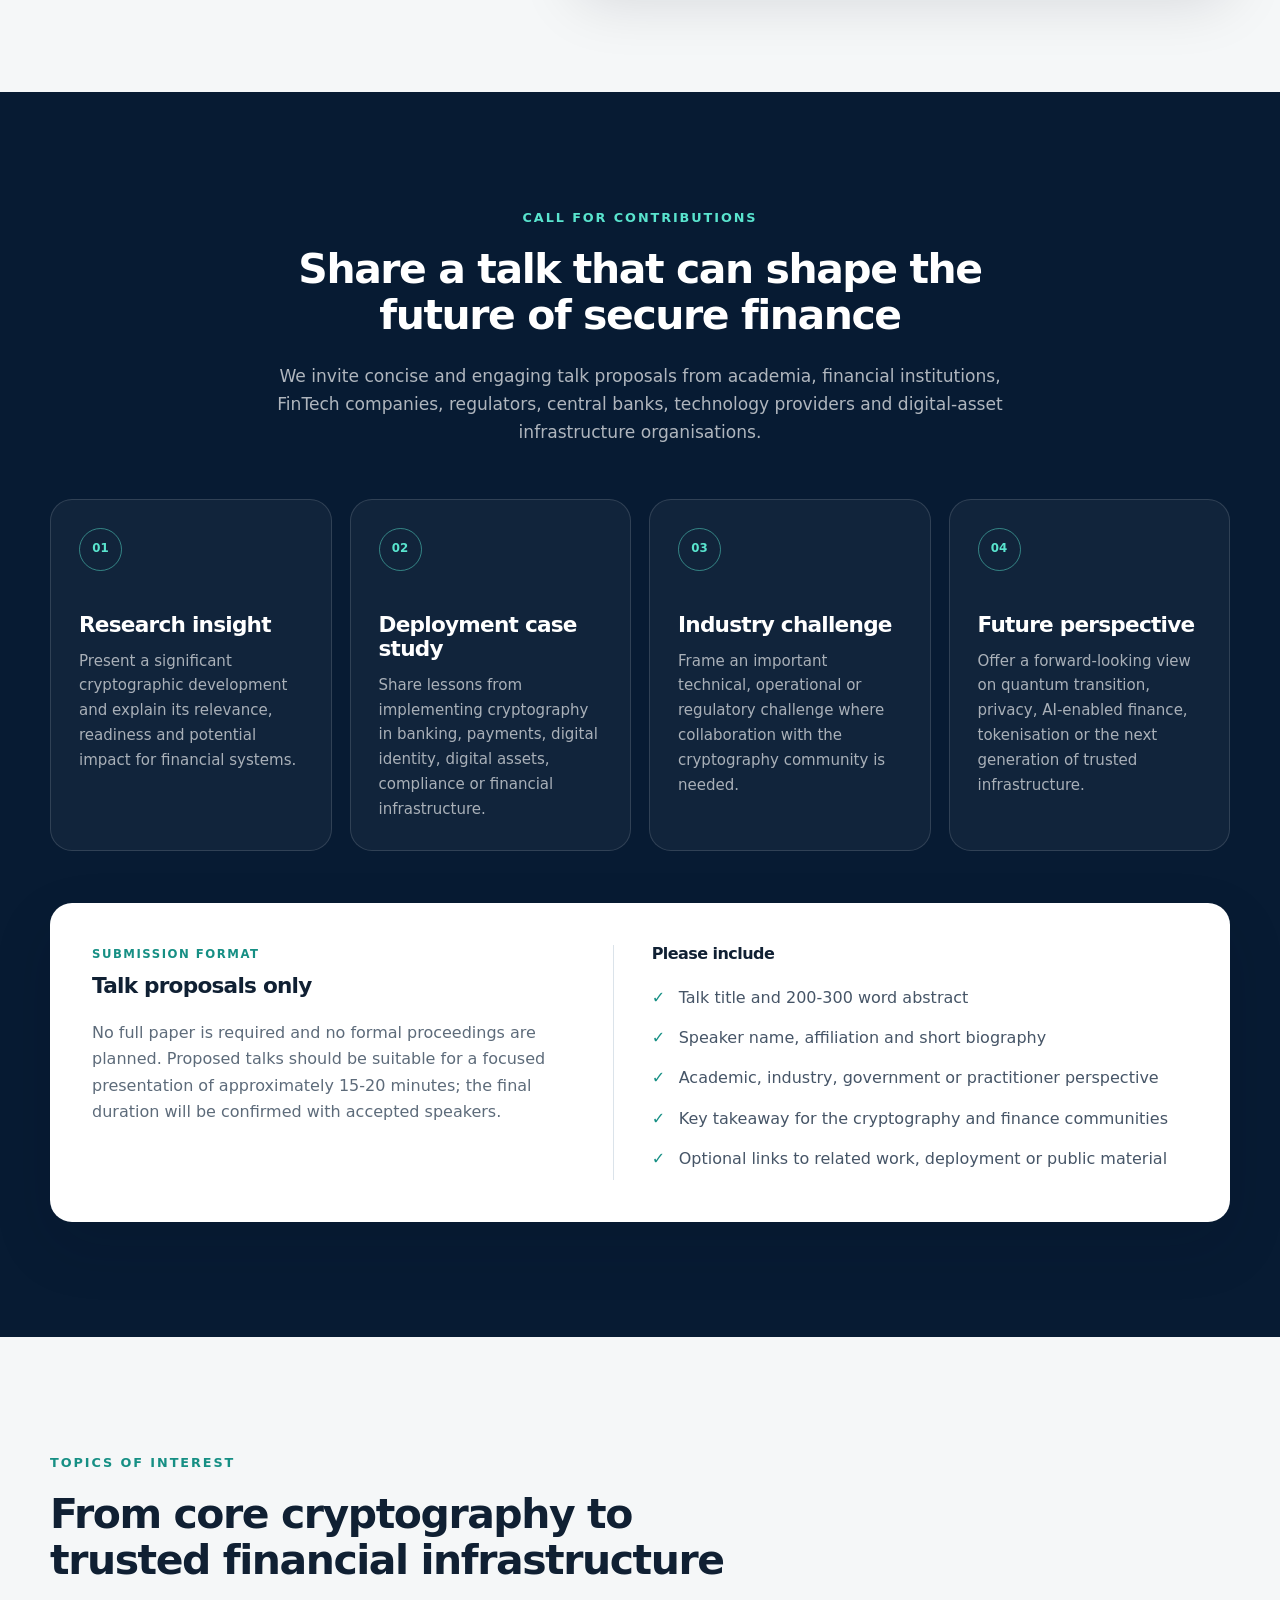
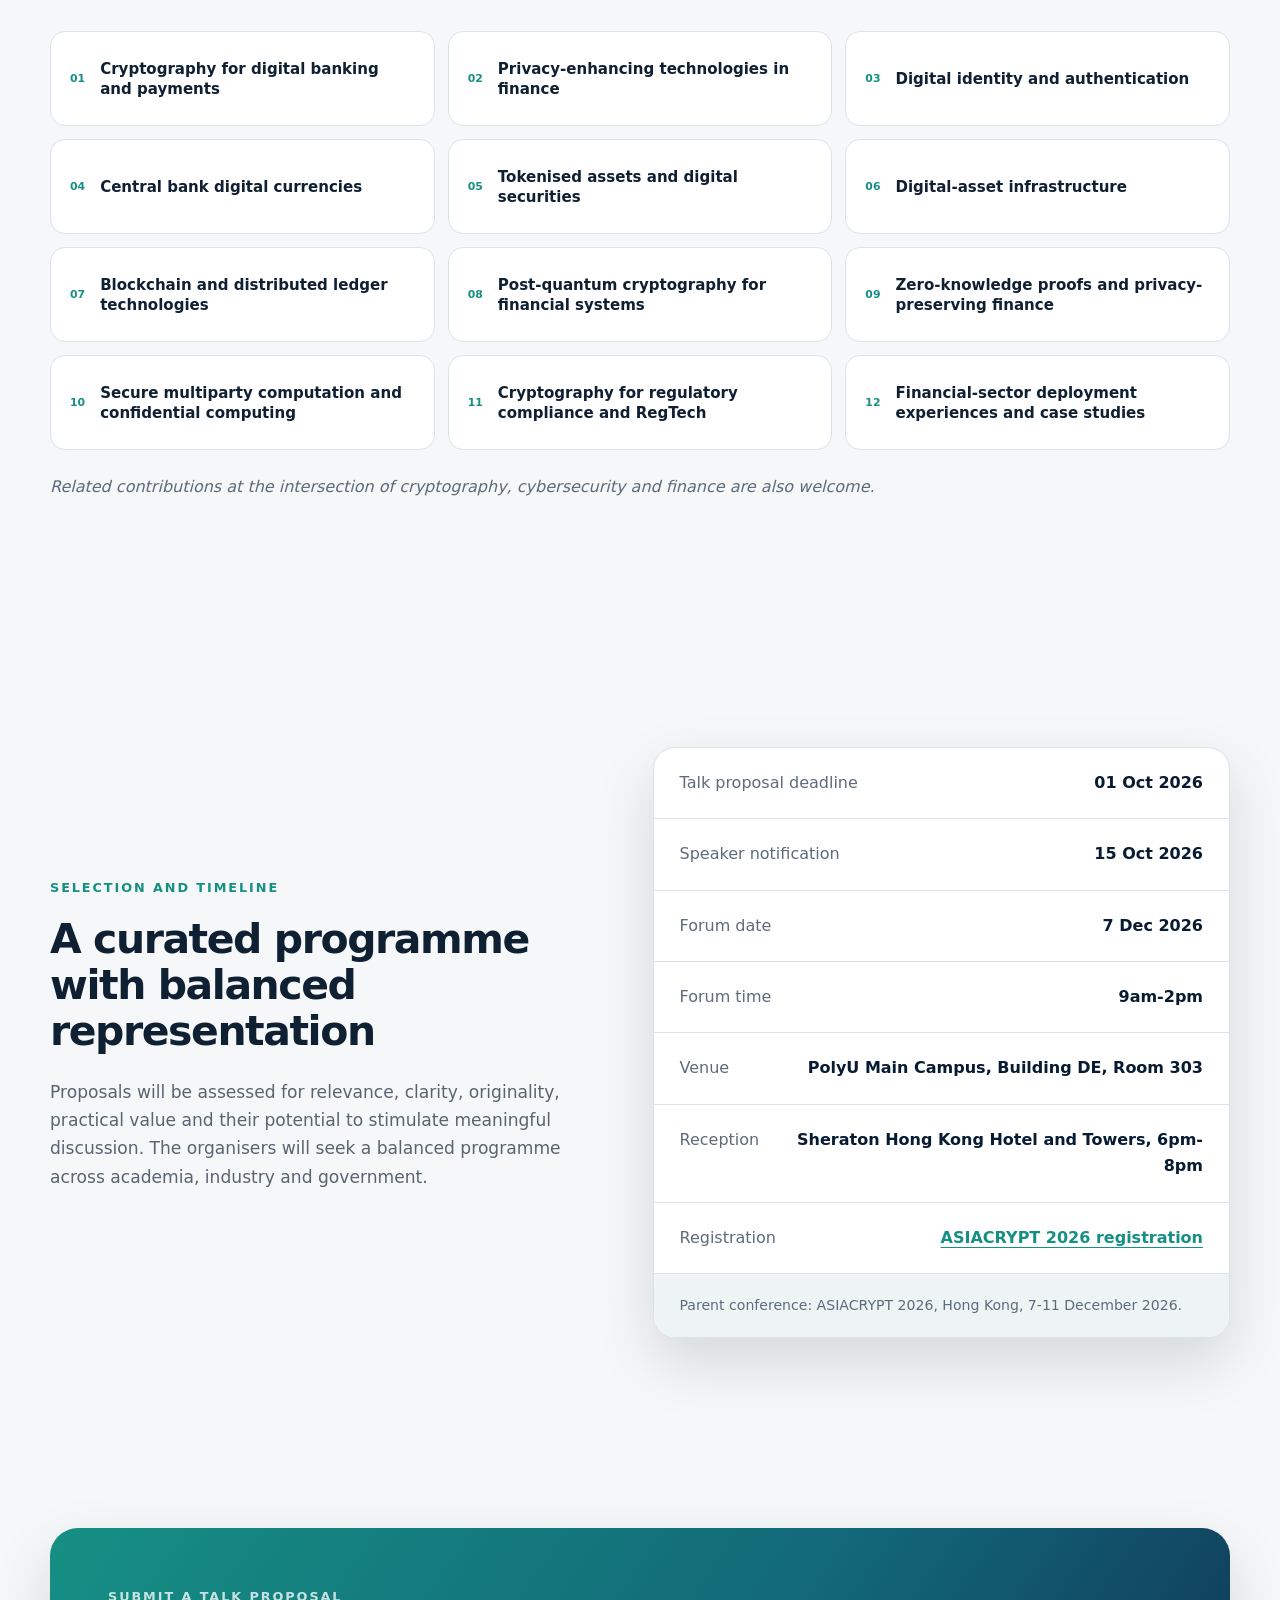
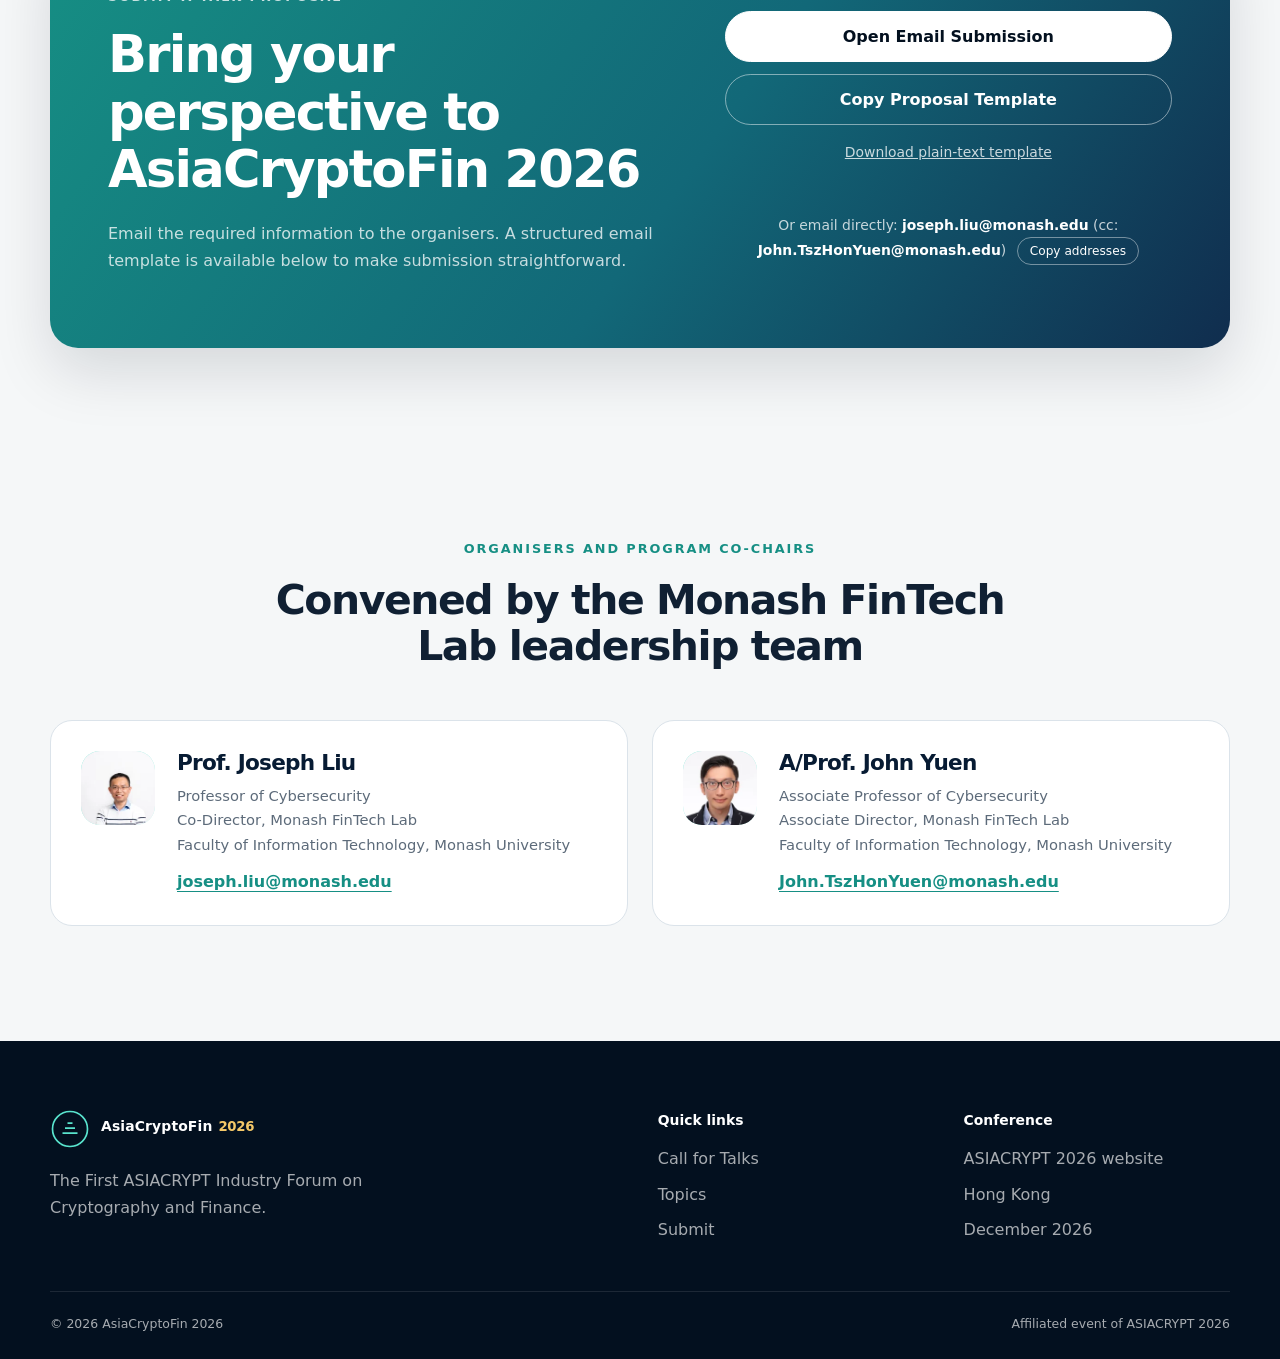
==== commit ea15c237: "Add abstract for Qiang Tang keynote" ====
--- a/index.html
+++ b/index.html
@@ -282,6 +282,10 @@
               <h3>Dr. Qiang Tang</h3>
               <p class="keynote-affiliation">University of Sydney</p>
               <p class="keynote-talk"><span>Talk</span>Rethinking Digital Asset Management: Smarter Wallets, Stronger Blockchains</p>
+              <div class="keynote-abstract">
+                <h4 class="keynote-label">Abstract</h4>
+                <p>In the world of digital assets, whoever controls the keys controls the assets themselves. Can we make distributed keys as easy to manage and recover as conventional wallet keys, while sustaining their security over time? This talk explores recent advances in distributed cryptography that open up new possibilities for digital asset management, from more versatile wallets to more resilient and flexible blockchain infrastructure.</p>
+              </div>
               <div class="keynote-bio">
                 <p>Dr. Qiang Tang is currently an Associate Professor at the School of Computer Science at University of Sydney doing research on cryptography and blockchain. He is also the Security Theme Lead, of ARC Center of Excellence MathQuEST. From 2016-2021, he was an assistant professor at New Jersey Institute of Tech in the US and Director of JD-NJIT-ISCAS Joint Blockchain Research Lab. Before join NJIT, he was a postdoc at Cornell.</p>
                 <p>His work appeared mostly in flagship venues of security/crypto/distributed computing, including CCS, USENIX Sec, S&amp;P, NDSS, Crypto, Eurocrypt, Asiacrypt, PODC, TCC, and more. He has won several prestigious awards and was appointed the program chair of annual public key crypto conference (PKC) 2024.</p>
--- a/assets/styles.css
+++ b/assets/styles.css
@@ -174,7 +174,8 @@
 .keynote-affiliation { margin: 0 0 18px; color: rgba(255,255,255,.72); font-size: 1rem; font-weight: 600; }
 .keynote-talk { margin: 0 0 20px; padding: 13px 18px; border-left: 3px solid var(--gold); background: rgba(255,255,255,.05); font-weight: 700; line-height: 1.4; }
 .keynote-talk span { display: block; margin-bottom: 3px; color: var(--teal); font-size: .68rem; font-weight: 900; letter-spacing: .13em; text-transform: uppercase; }
-.keynote-bio p { margin: 0 0 12px; color: rgba(255,255,255,.7); font-size: .95rem; }
+.keynote-abstract { margin-bottom: 20px; }
+.keynote-abstract p, .keynote-bio p { margin: 0 0 12px; color: rgba(255,255,255,.7); font-size: .95rem; }
 .keynote-bio p:last-child { margin-bottom: 0; }
 
 .selection-grid { display: grid; grid-template-columns: .95fr 1.05fr; gap: 80px; align-items: center; }
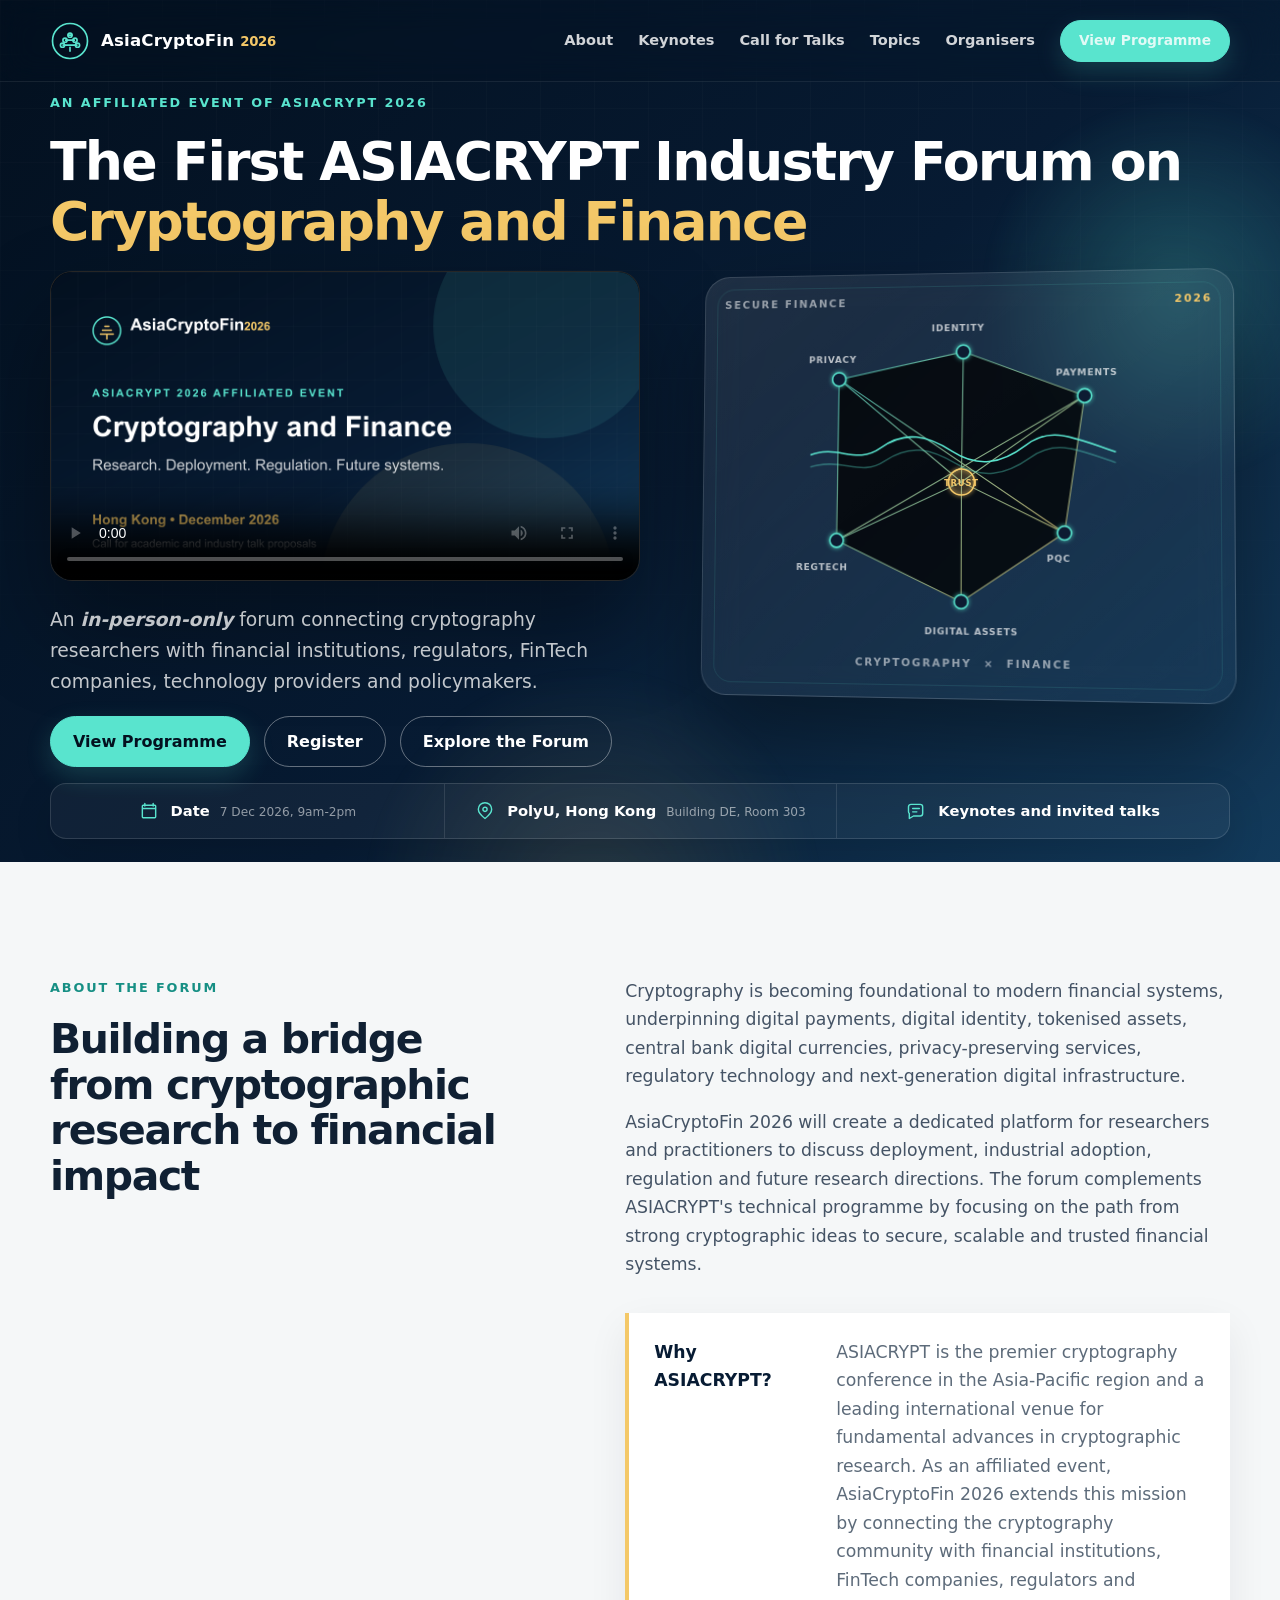
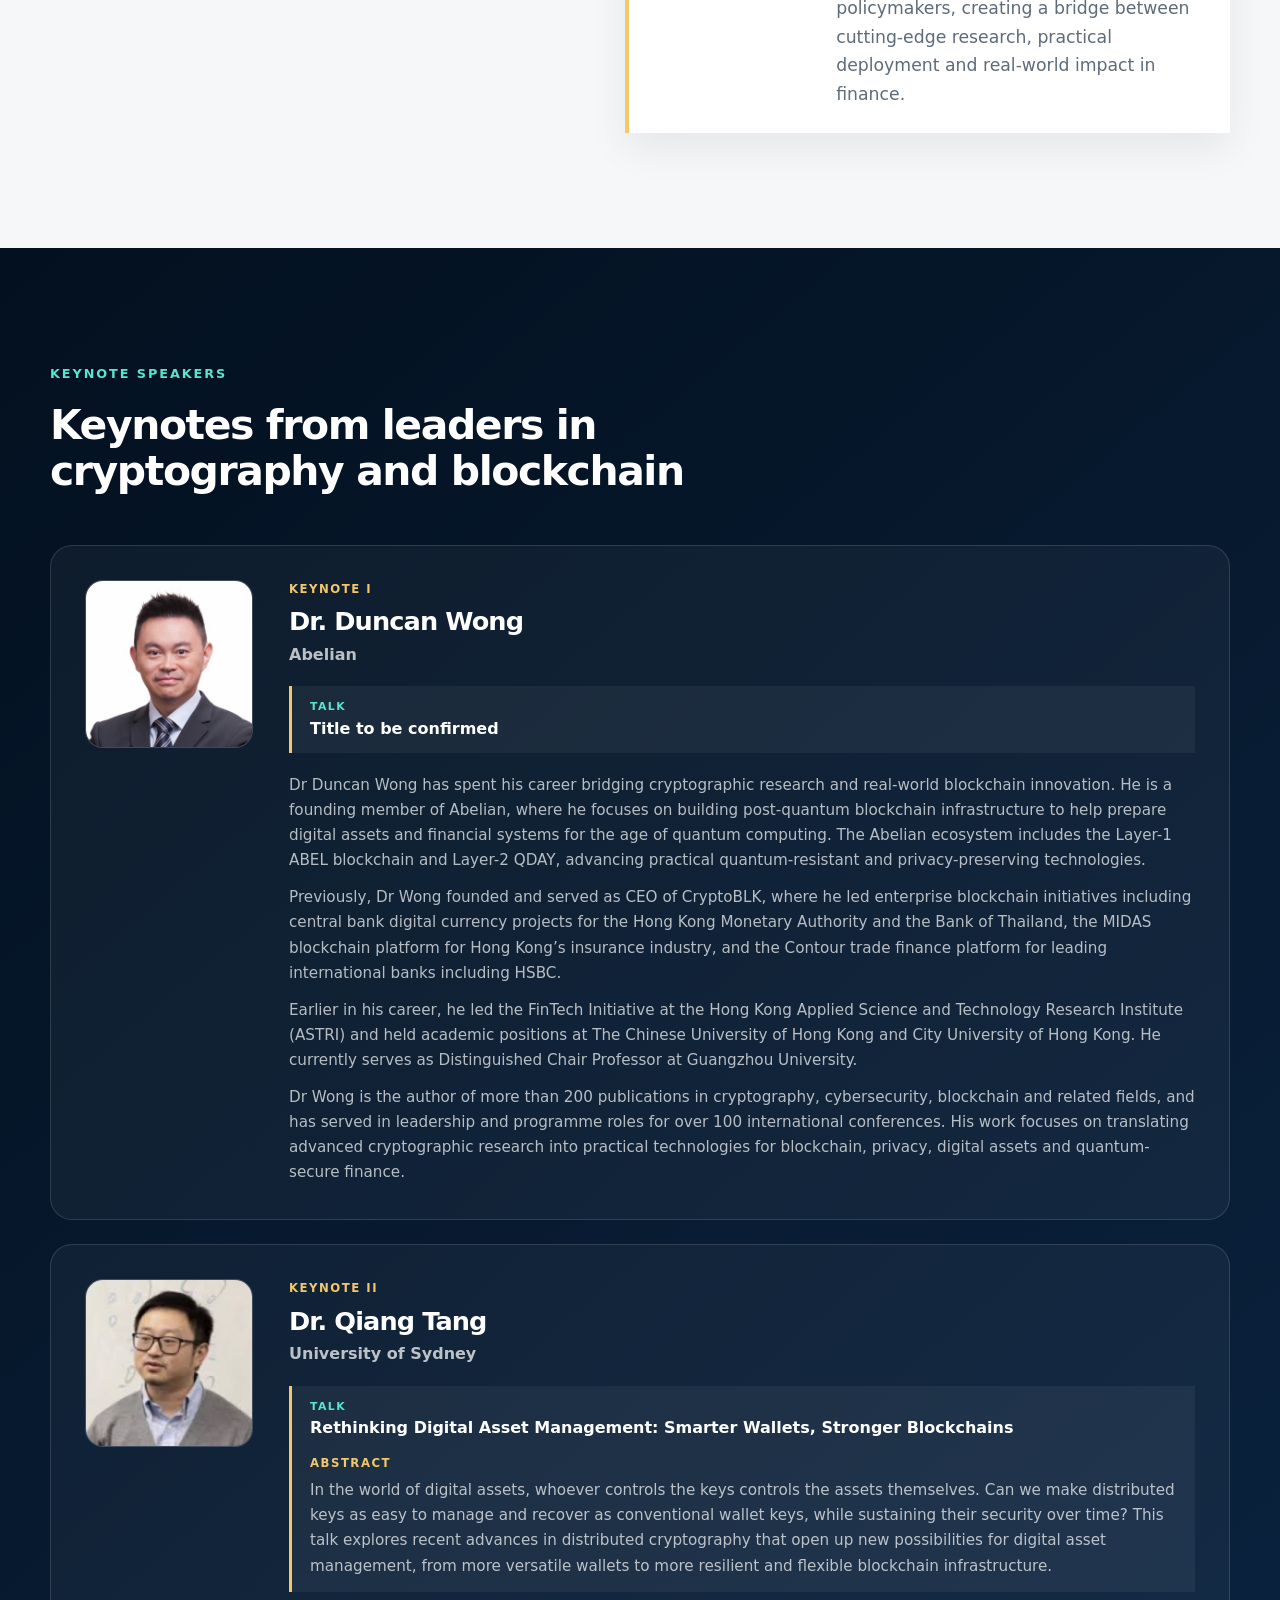
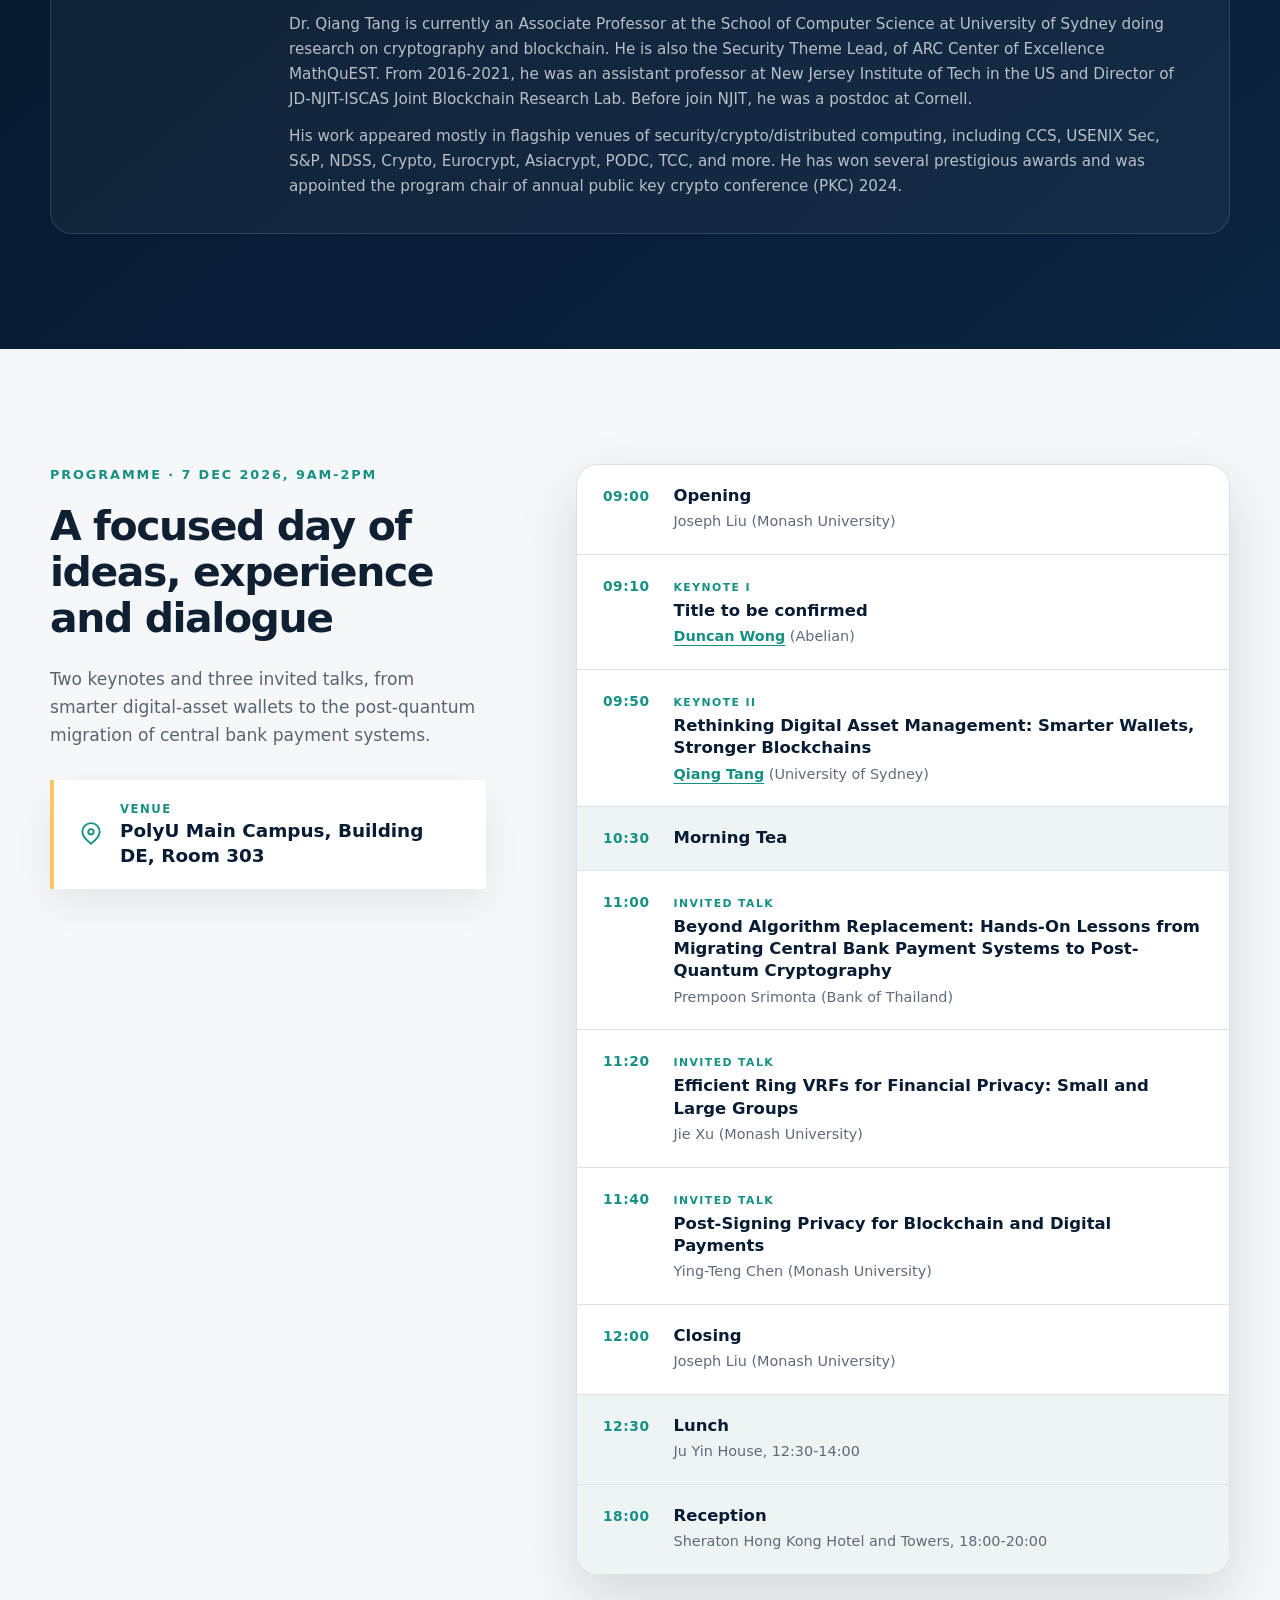
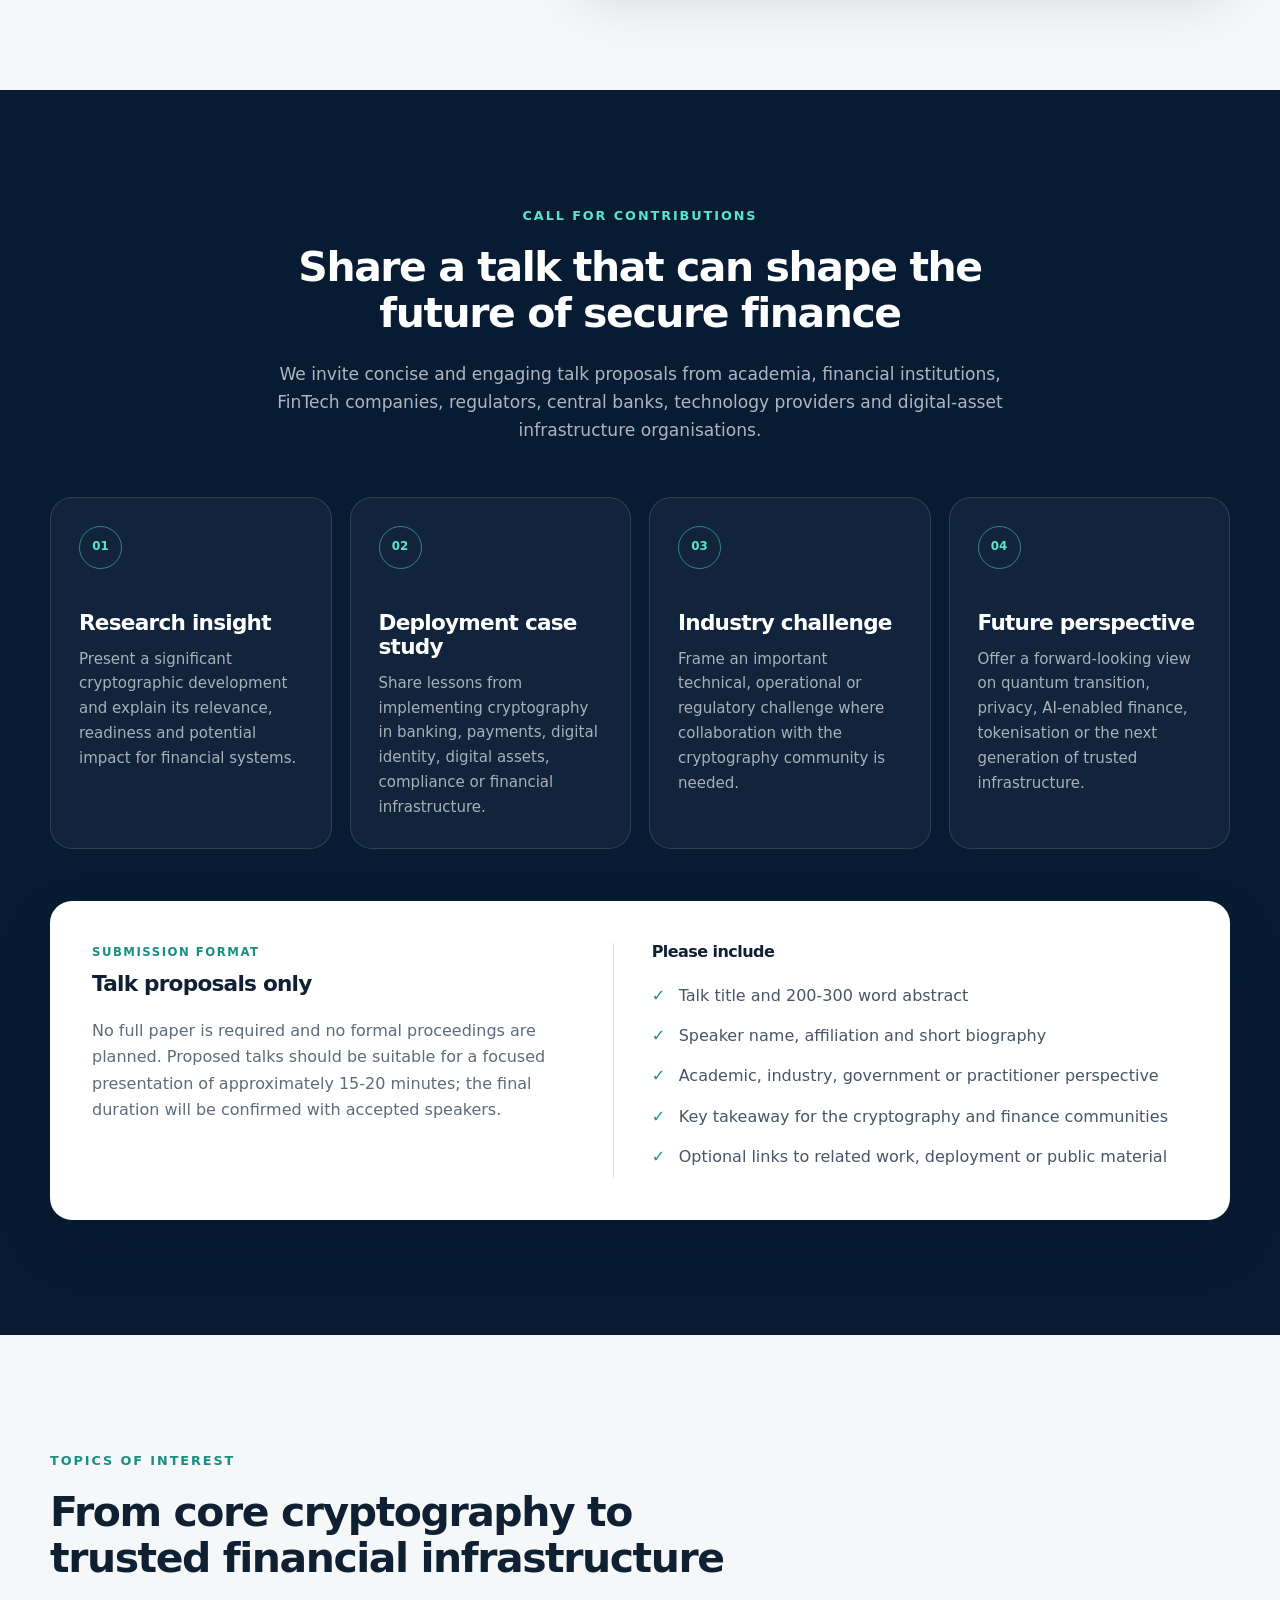
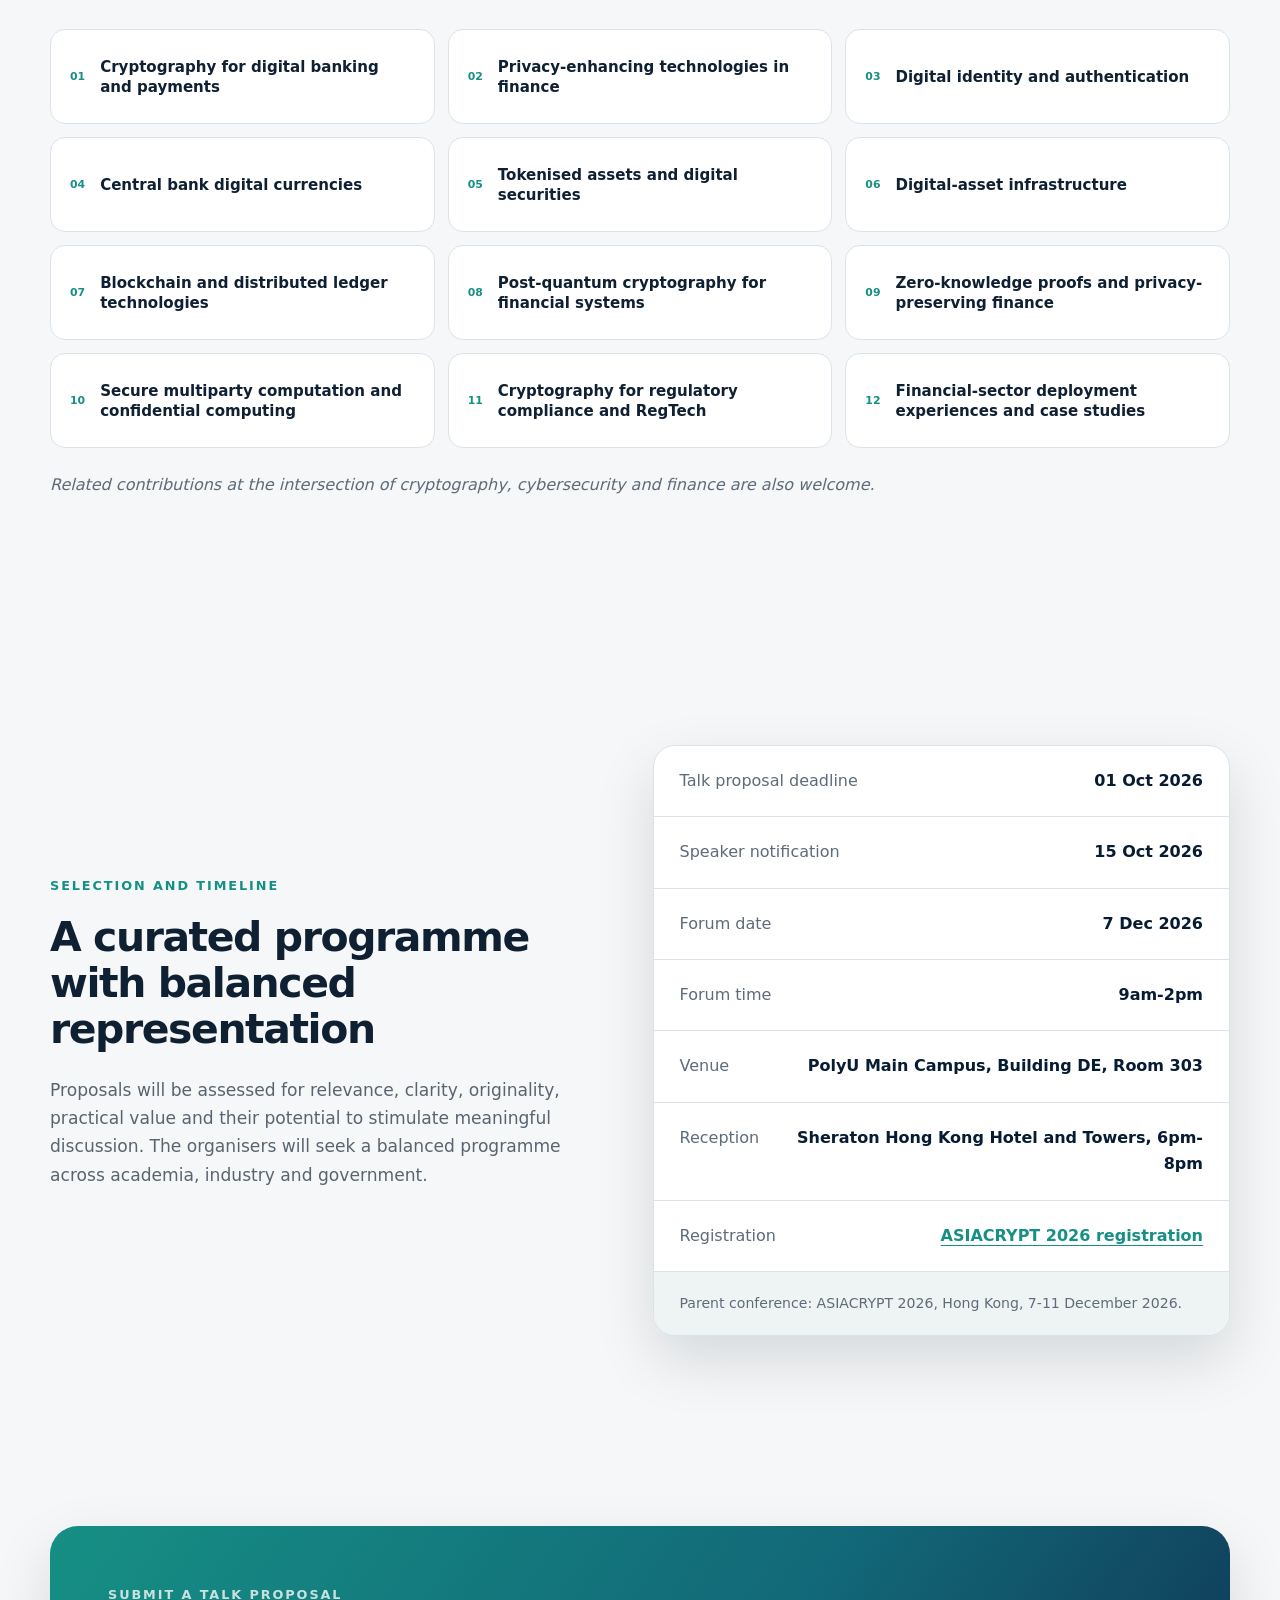
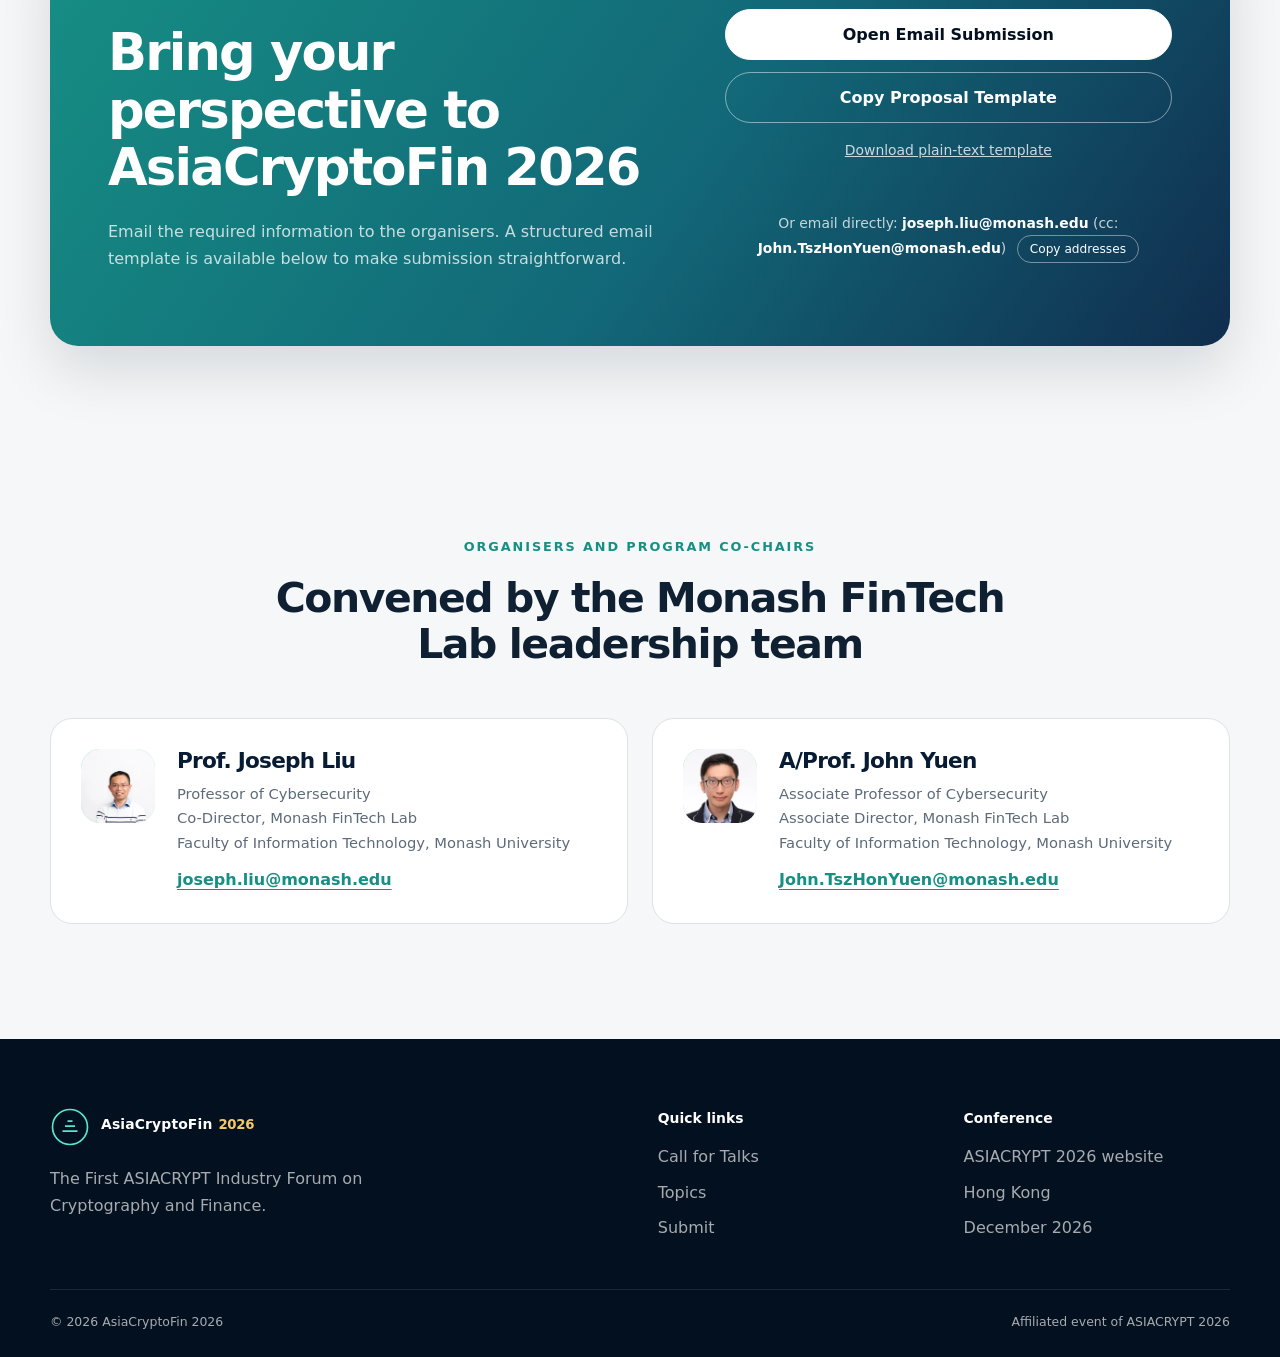
==== commit a80f15d6: "Group keynote abstract with talk title" ====
--- a/index.html
+++ b/index.html
@@ -281,10 +281,12 @@
               <p class="keynote-label">Keynote II</p>
               <h3>Dr. Qiang Tang</h3>
               <p class="keynote-affiliation">University of Sydney</p>
-              <p class="keynote-talk"><span>Talk</span>Rethinking Digital Asset Management: Smarter Wallets, Stronger Blockchains</p>
-              <div class="keynote-abstract">
-                <h4 class="keynote-label">Abstract</h4>
-                <p>In the world of digital assets, whoever controls the keys controls the assets themselves. Can we make distributed keys as easy to manage and recover as conventional wallet keys, while sustaining their security over time? This talk explores recent advances in distributed cryptography that open up new possibilities for digital asset management, from more versatile wallets to more resilient and flexible blockchain infrastructure.</p>
+              <div class="keynote-talk">
+                <p class="keynote-talk-title"><span>Talk</span>Rethinking Digital Asset Management: Smarter Wallets, Stronger Blockchains</p>
+                <div class="keynote-abstract">
+                  <h4 class="keynote-label">Abstract</h4>
+                  <p>In the world of digital assets, whoever controls the keys controls the assets themselves. Can we make distributed keys as easy to manage and recover as conventional wallet keys, while sustaining their security over time? This talk explores recent advances in distributed cryptography that open up new possibilities for digital asset management, from more versatile wallets to more resilient and flexible blockchain infrastructure.</p>
+                </div>
               </div>
               <div class="keynote-bio">
                 <p>Dr. Qiang Tang is currently an Associate Professor at the School of Computer Science at University of Sydney doing research on cryptography and blockchain. He is also the Security Theme Lead, of ARC Center of Excellence MathQuEST. From 2016-2021, he was an assistant professor at New Jersey Institute of Tech in the US and Director of JD-NJIT-ISCAS Joint Blockchain Research Lab. Before join NJIT, he was a postdoc at Cornell.</p>
--- a/assets/styles.css
+++ b/assets/styles.css
@@ -173,9 +173,11 @@
 .keynote-card h3 { margin-bottom: 6px; font-size: 1.6rem; }
 .keynote-affiliation { margin: 0 0 18px; color: rgba(255,255,255,.72); font-size: 1rem; font-weight: 600; }
 .keynote-talk { margin: 0 0 20px; padding: 13px 18px; border-left: 3px solid var(--gold); background: rgba(255,255,255,.05); font-weight: 700; line-height: 1.4; }
+.keynote-talk-title { margin: 0; }
 .keynote-talk span { display: block; margin-bottom: 3px; color: var(--teal); font-size: .68rem; font-weight: 900; letter-spacing: .13em; text-transform: uppercase; }
-.keynote-abstract { margin-bottom: 20px; }
+.keynote-abstract { margin-top: 18px; font-weight: 400; line-height: 1.65; }
 .keynote-abstract p, .keynote-bio p { margin: 0 0 12px; color: rgba(255,255,255,.7); font-size: .95rem; }
+.keynote-abstract p { margin-bottom: 0; }
 .keynote-bio p:last-child { margin-bottom: 0; }
 
 .selection-grid { display: grid; grid-template-columns: .95fr 1.05fr; gap: 80px; align-items: center; }
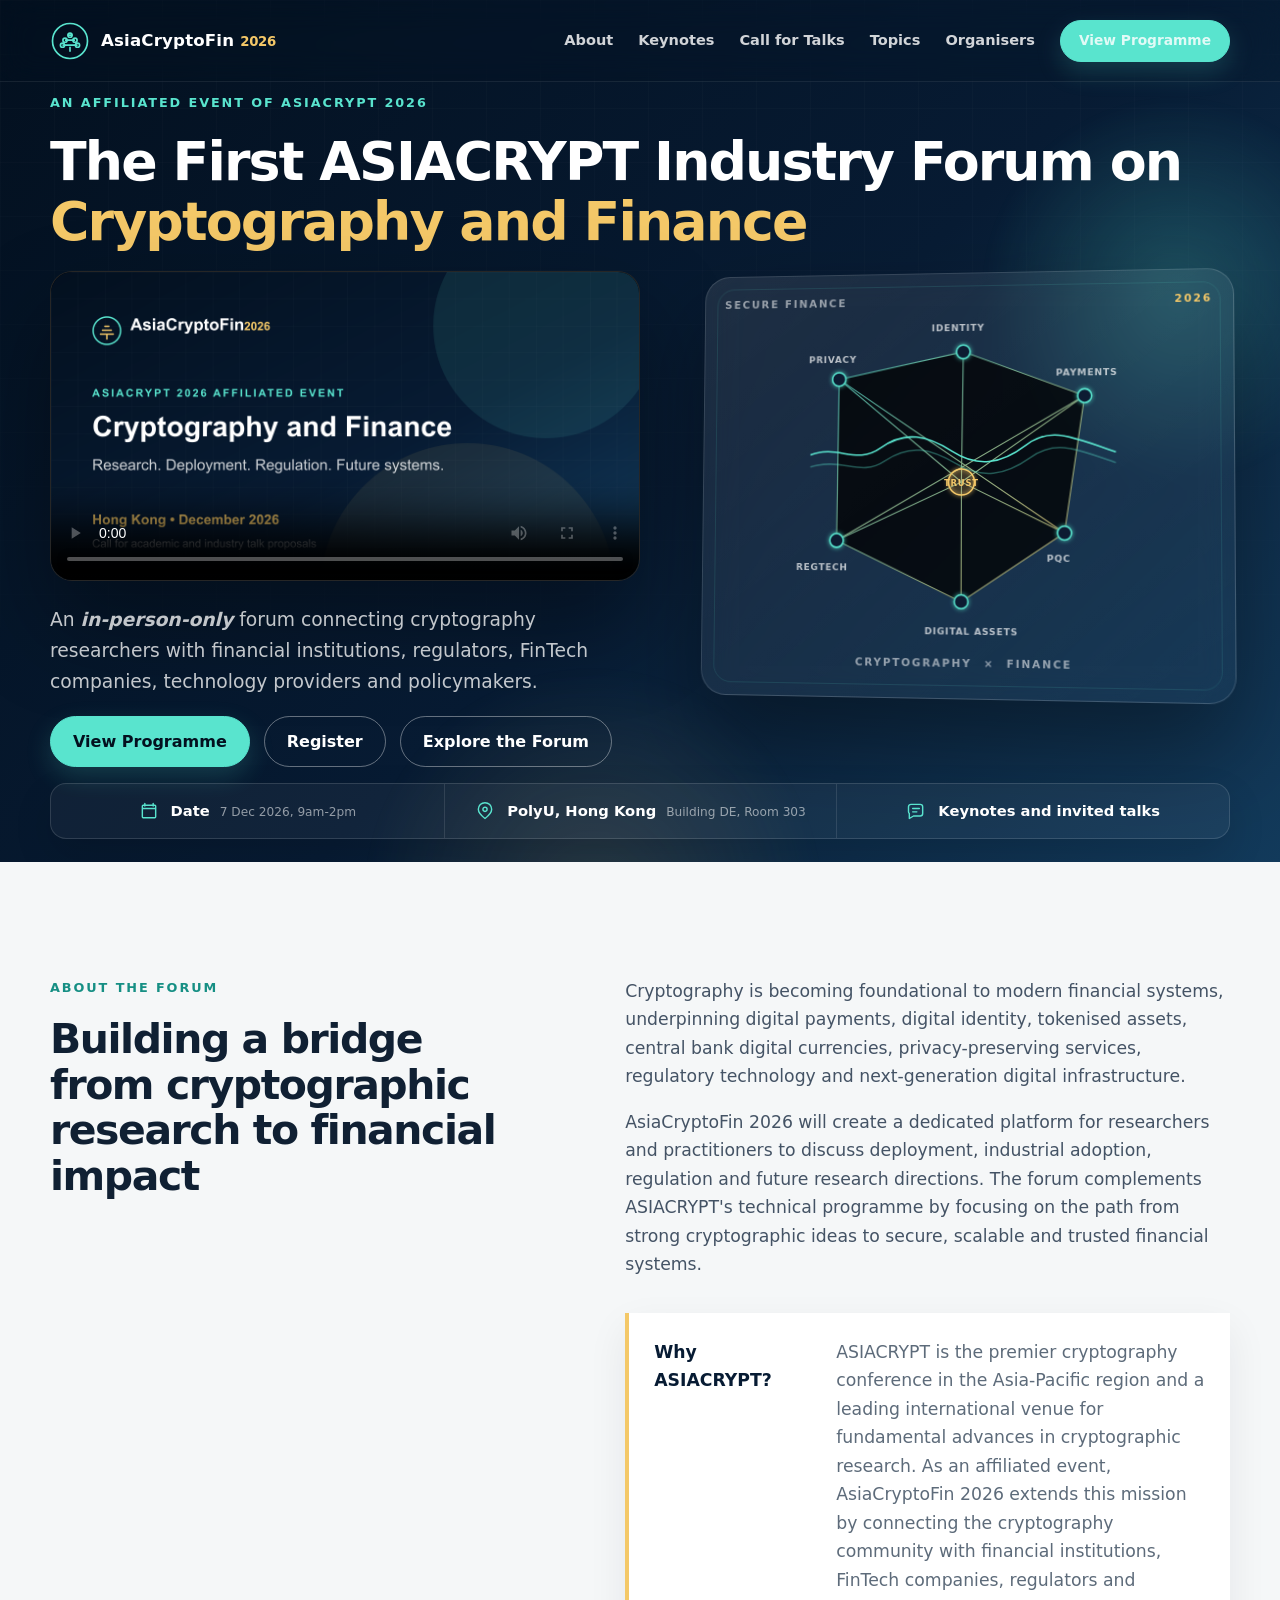
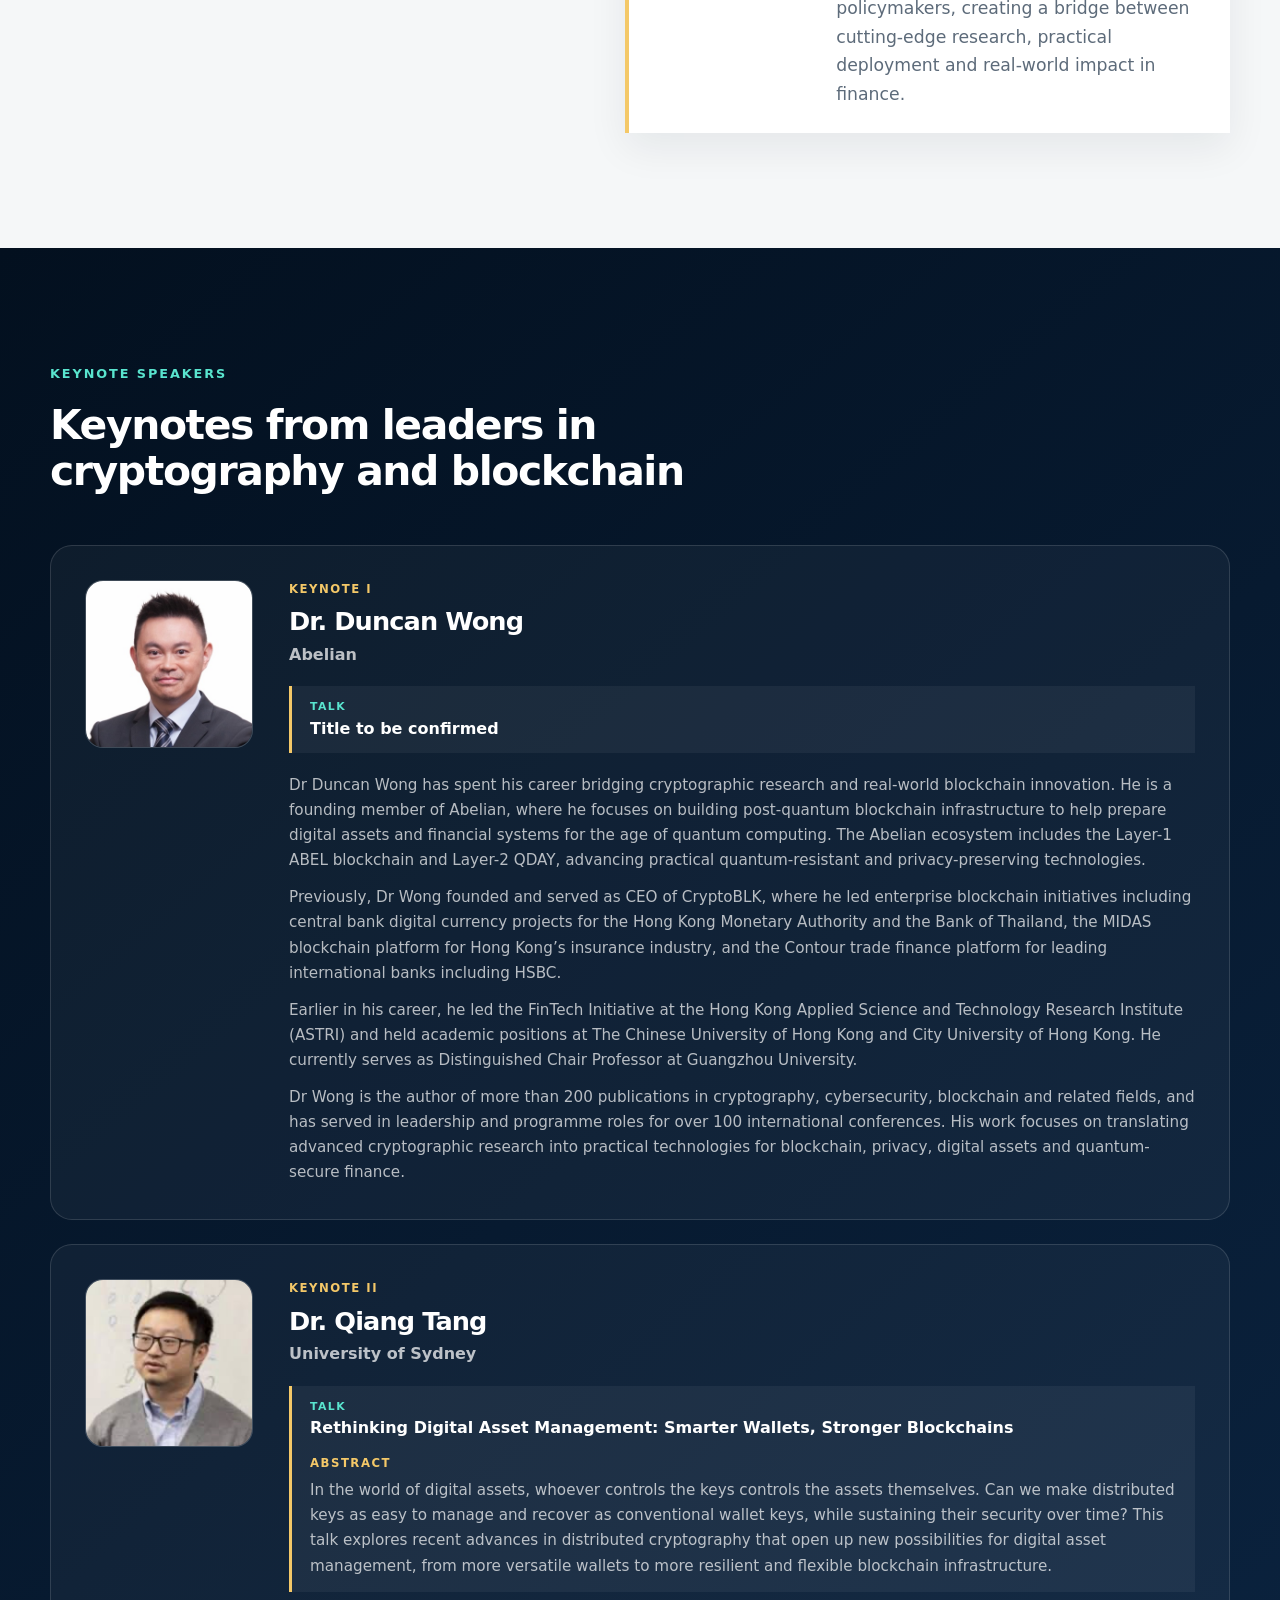
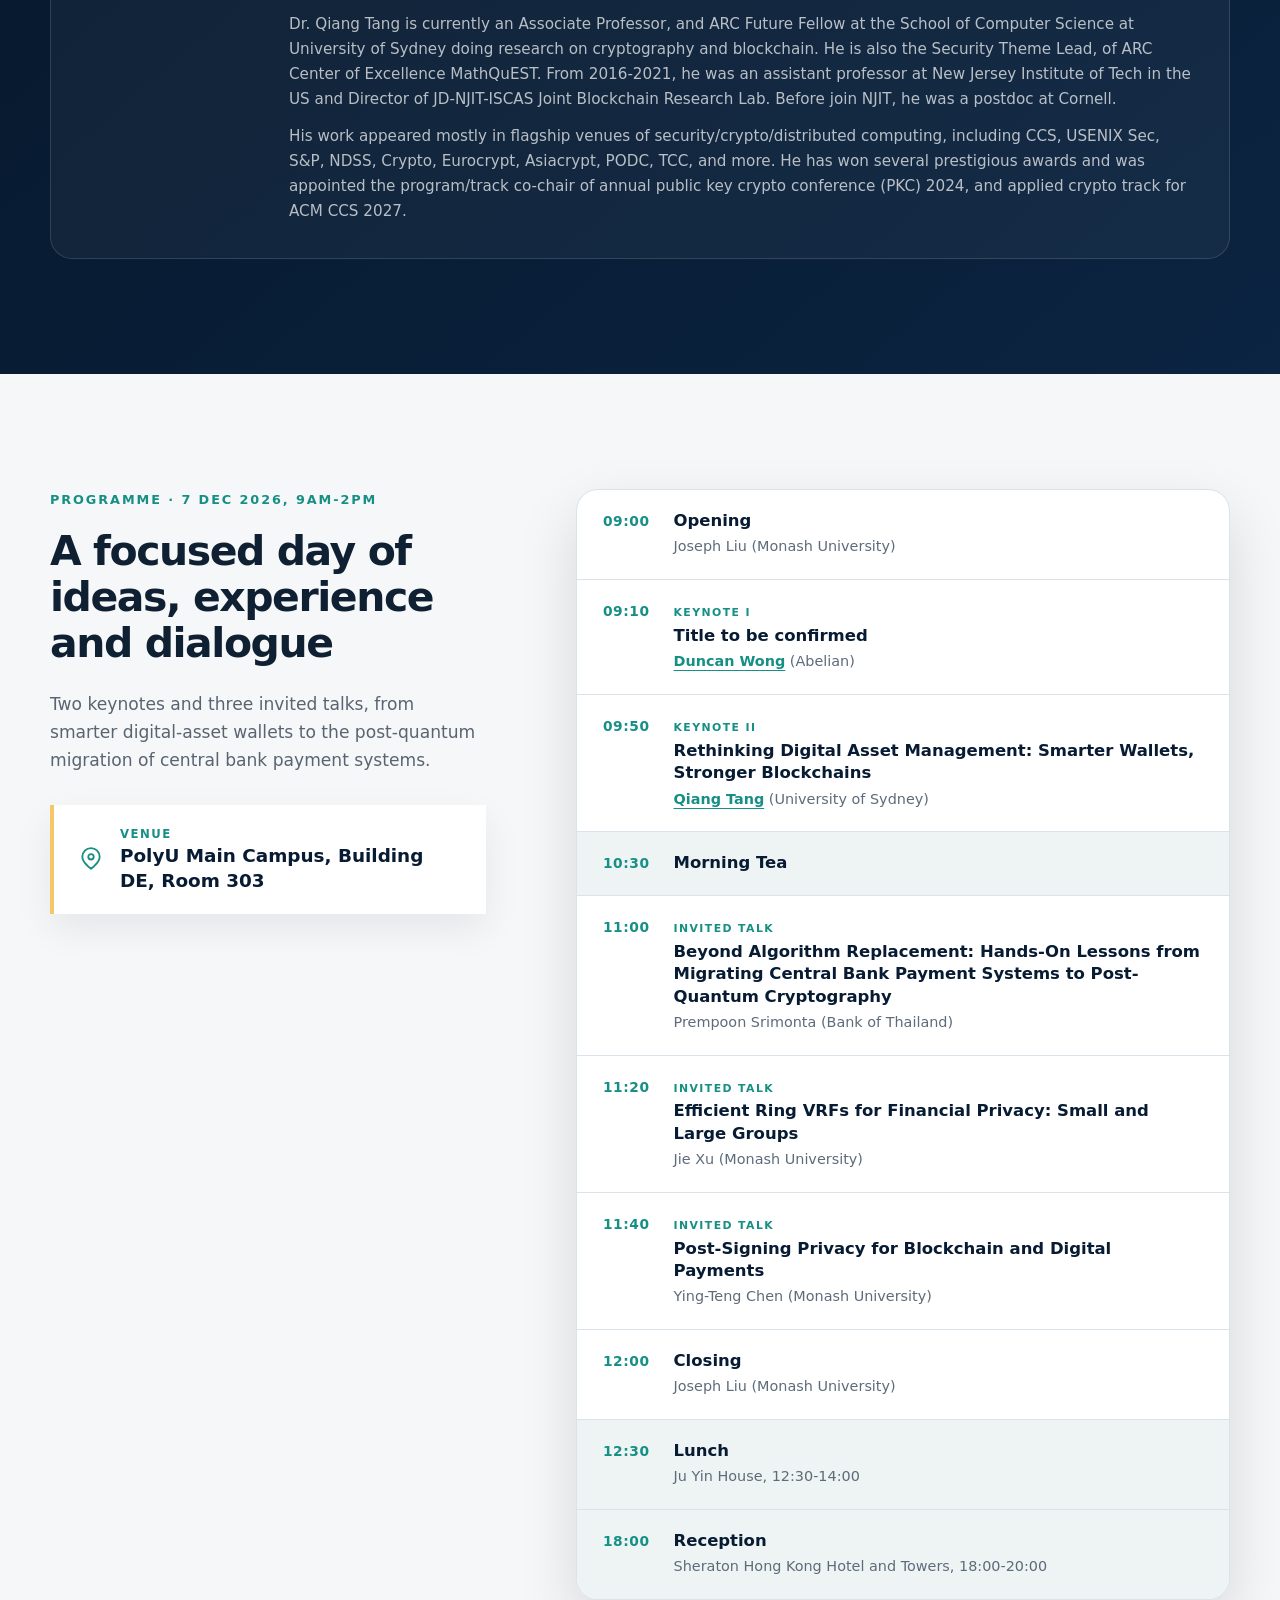
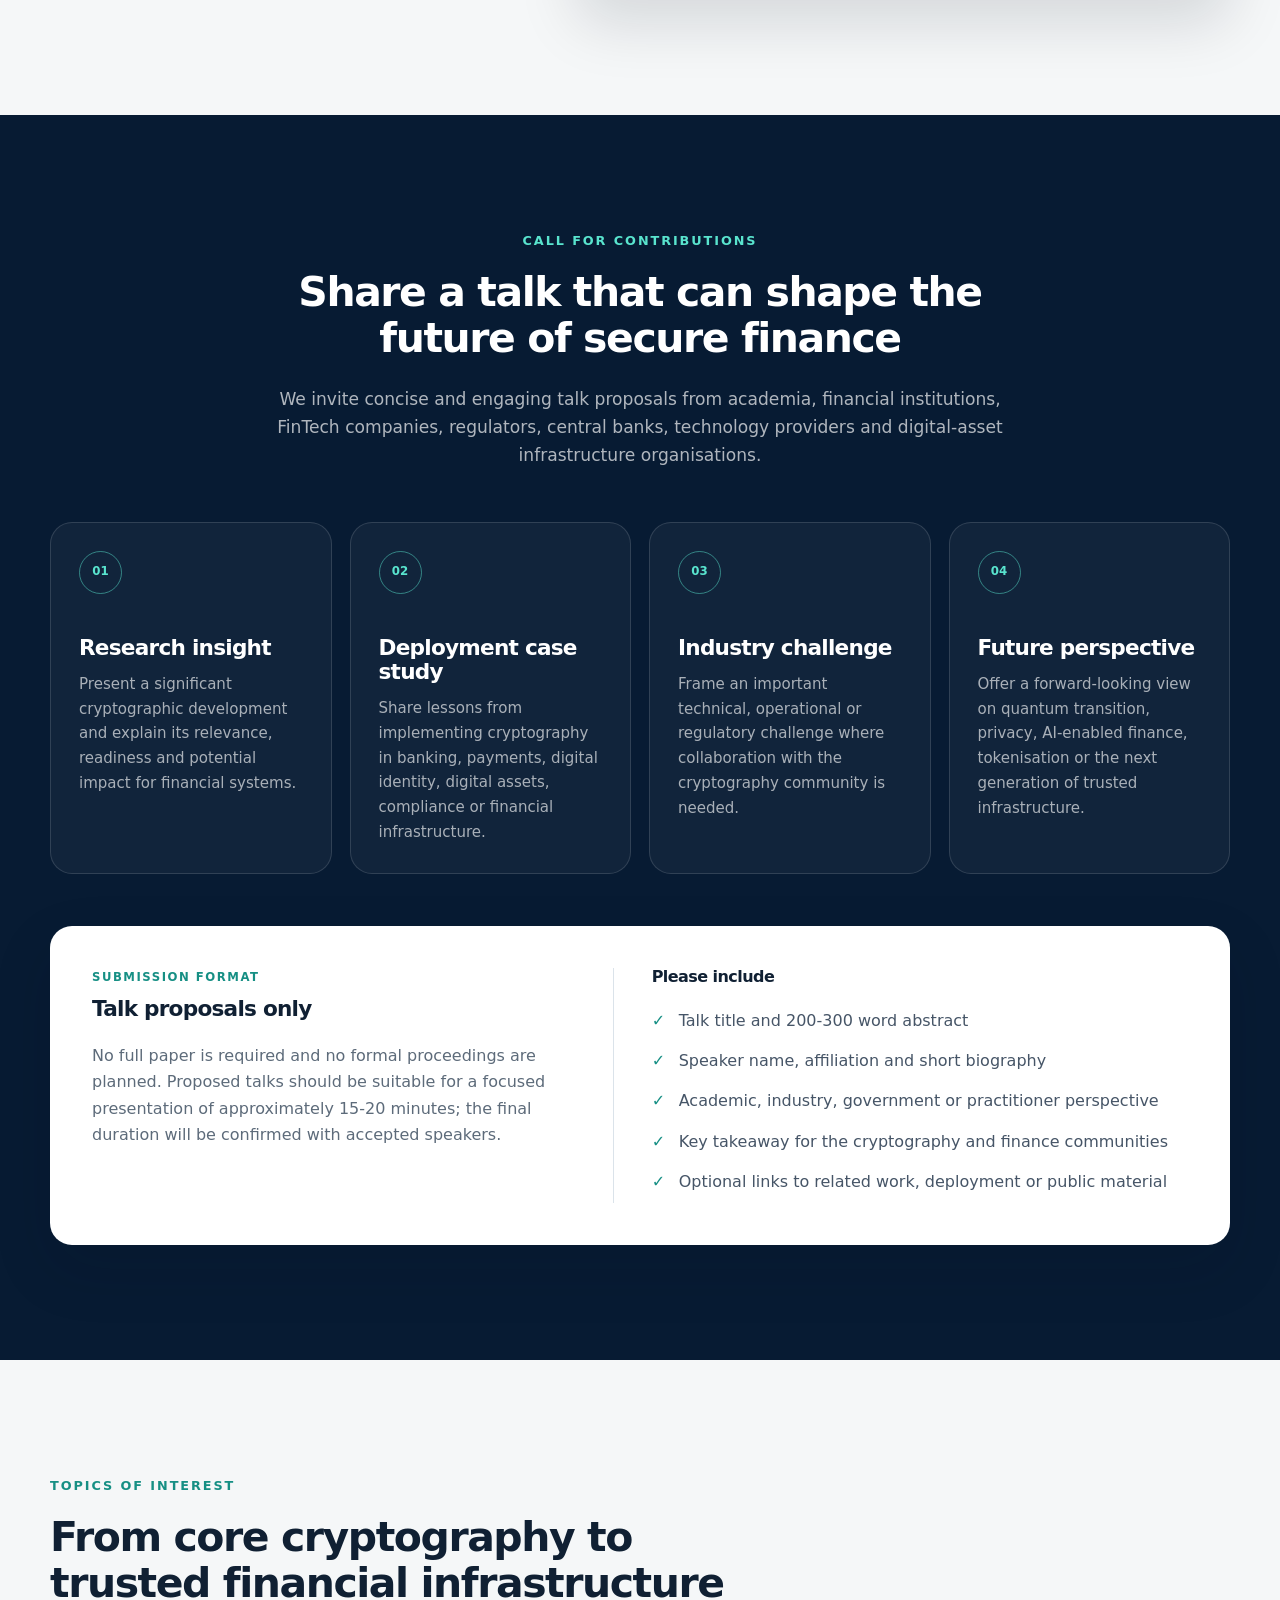
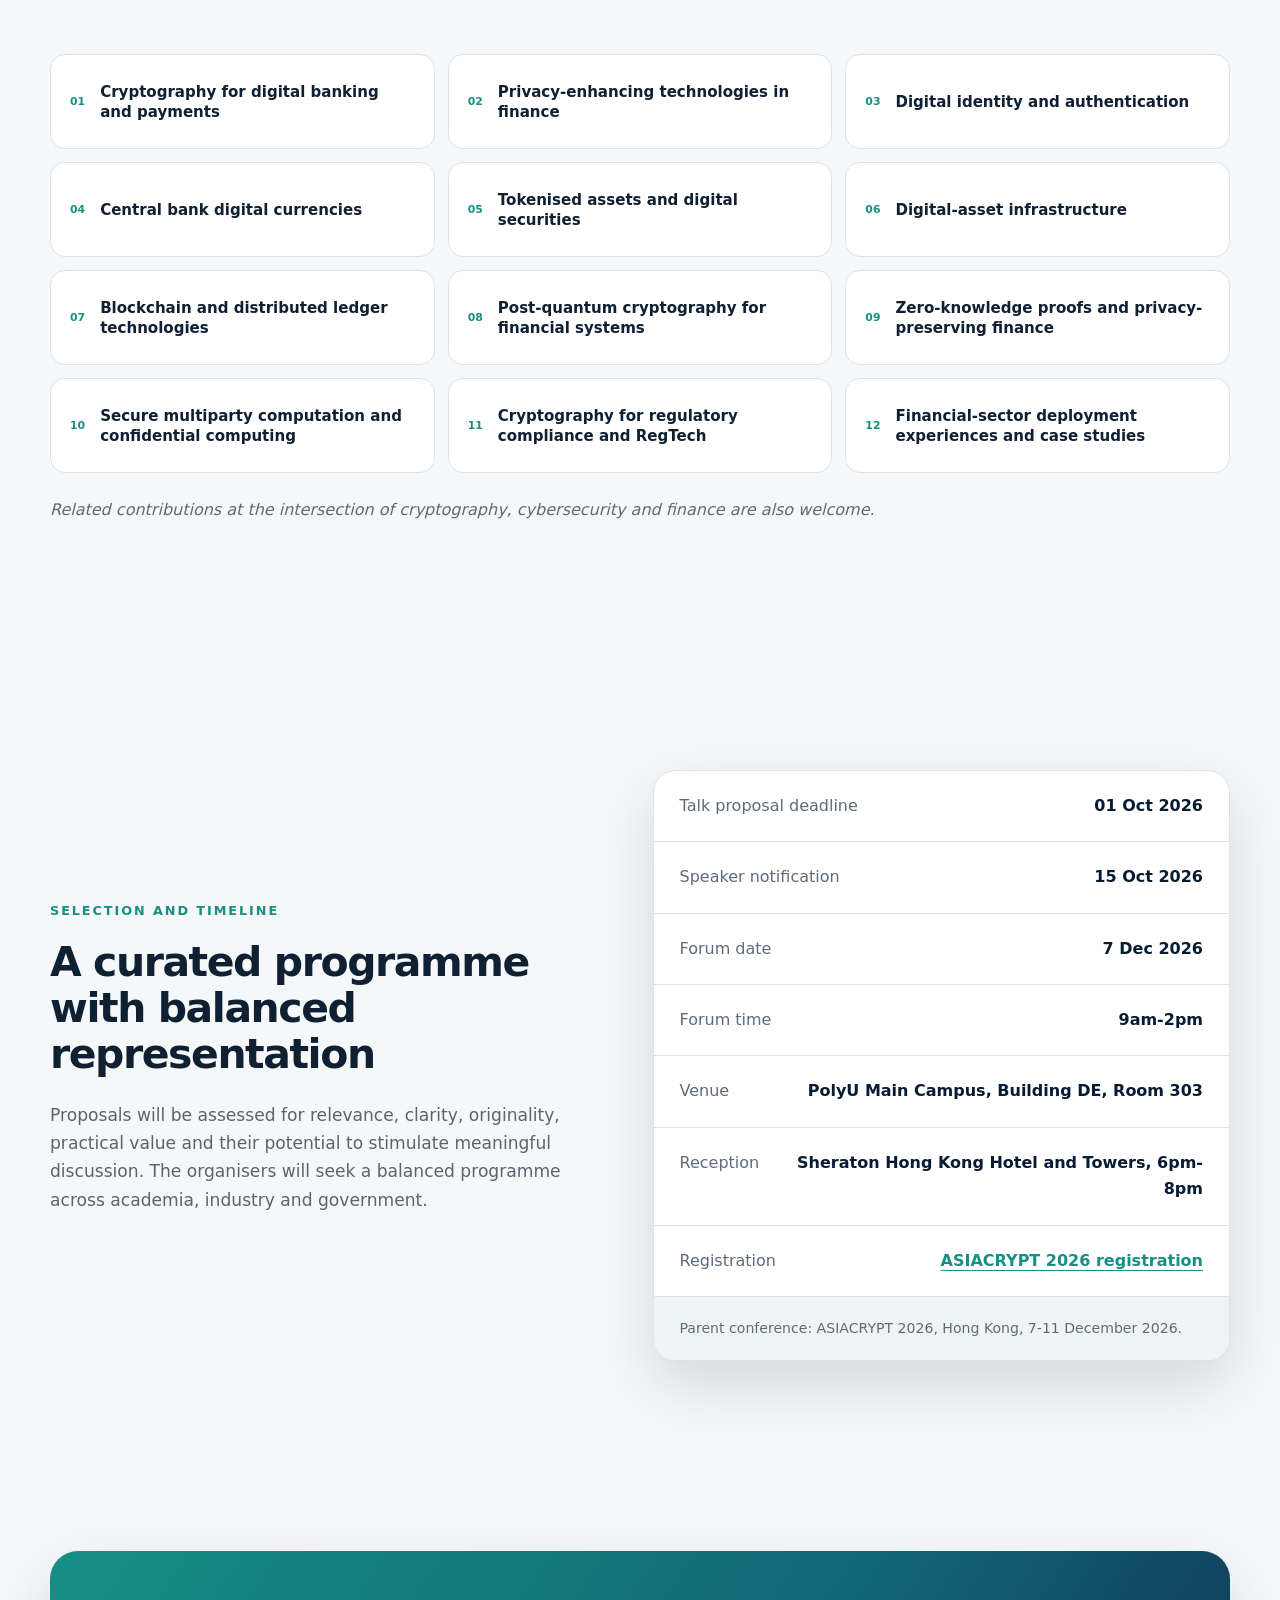
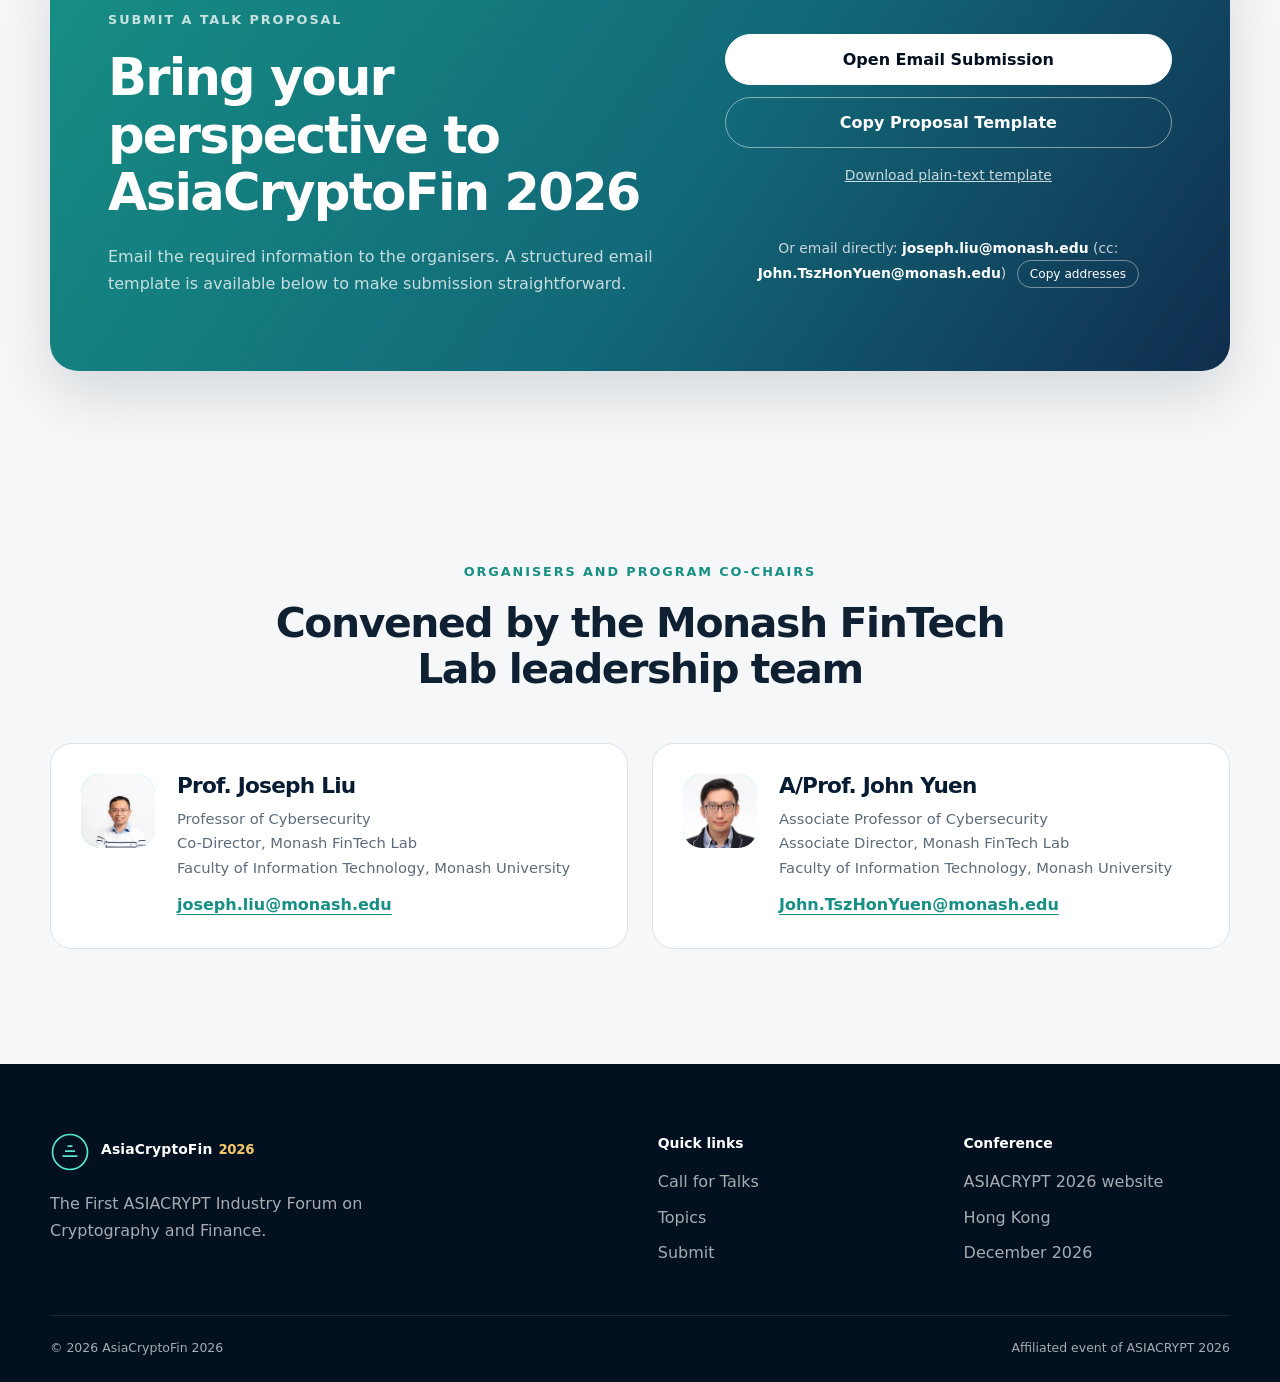
==== commit 6d341098: "Update Qiang Tang biography" ====
--- a/index.html
+++ b/index.html
@@ -289,8 +289,8 @@
                 </div>
               </div>
               <div class="keynote-bio">
-                <p>Dr. Qiang Tang is currently an Associate Professor at the School of Computer Science at University of Sydney doing research on cryptography and blockchain. He is also the Security Theme Lead, of ARC Center of Excellence MathQuEST. From 2016-2021, he was an assistant professor at New Jersey Institute of Tech in the US and Director of JD-NJIT-ISCAS Joint Blockchain Research Lab. Before join NJIT, he was a postdoc at Cornell.</p>
-                <p>His work appeared mostly in flagship venues of security/crypto/distributed computing, including CCS, USENIX Sec, S&amp;P, NDSS, Crypto, Eurocrypt, Asiacrypt, PODC, TCC, and more. He has won several prestigious awards and was appointed the program chair of annual public key crypto conference (PKC) 2024.</p>
+                <p>Dr. Qiang Tang is currently an Associate Professor, and ARC Future Fellow at the School of Computer Science at University of Sydney doing research on cryptography and blockchain. He is also the Security Theme Lead, of ARC Center of Excellence MathQuEST. From 2016-2021, he was an assistant professor at New Jersey Institute of Tech in the US and Director of JD-NJIT-ISCAS Joint Blockchain Research Lab. Before join NJIT, he was a postdoc at Cornell.</p>
+                <p>His work appeared mostly in flagship venues of security/crypto/distributed computing, including CCS, USENIX Sec, S&amp;P, NDSS, Crypto, Eurocrypt, Asiacrypt, PODC, TCC, and more. He has won several prestigious awards and was appointed the program/track co-chair of annual public key crypto conference (PKC) 2024, and applied crypto track for ACM CCS 2027.</p>
               </div>
             </div>
           </article>
